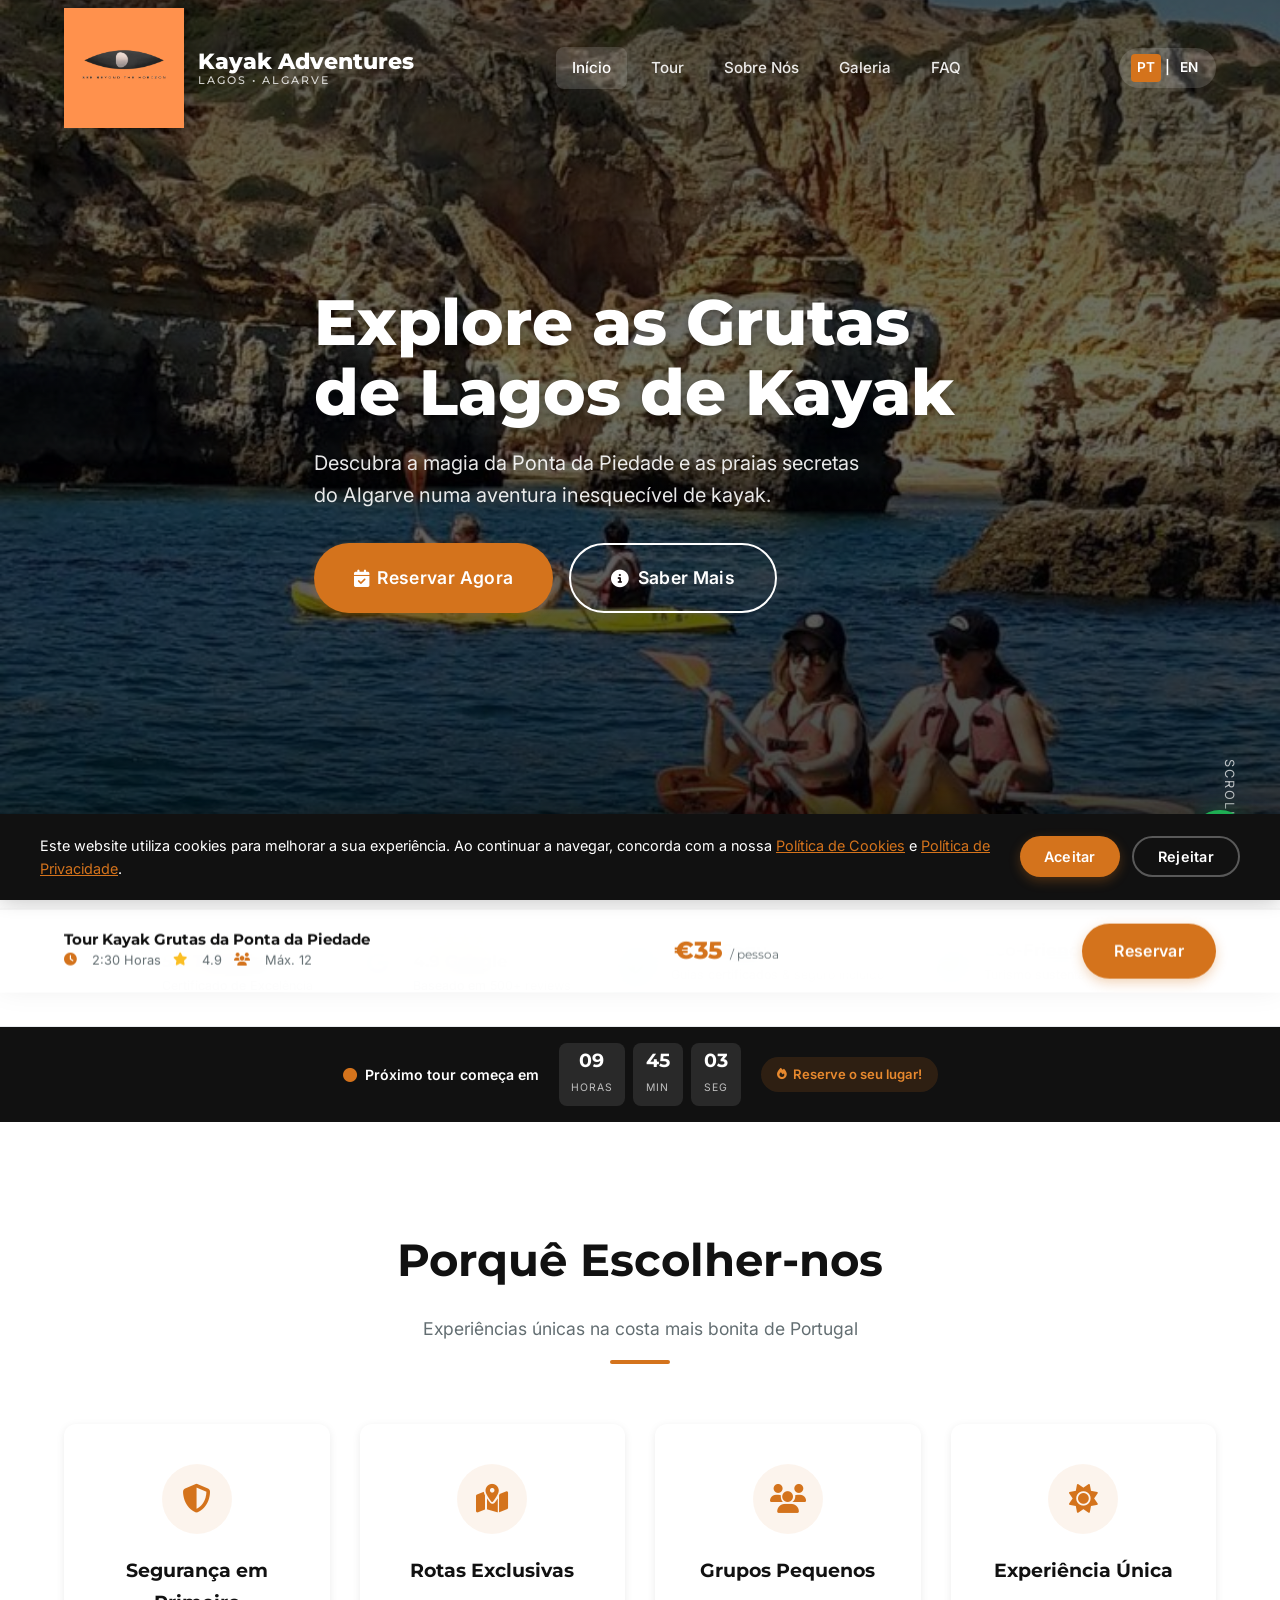
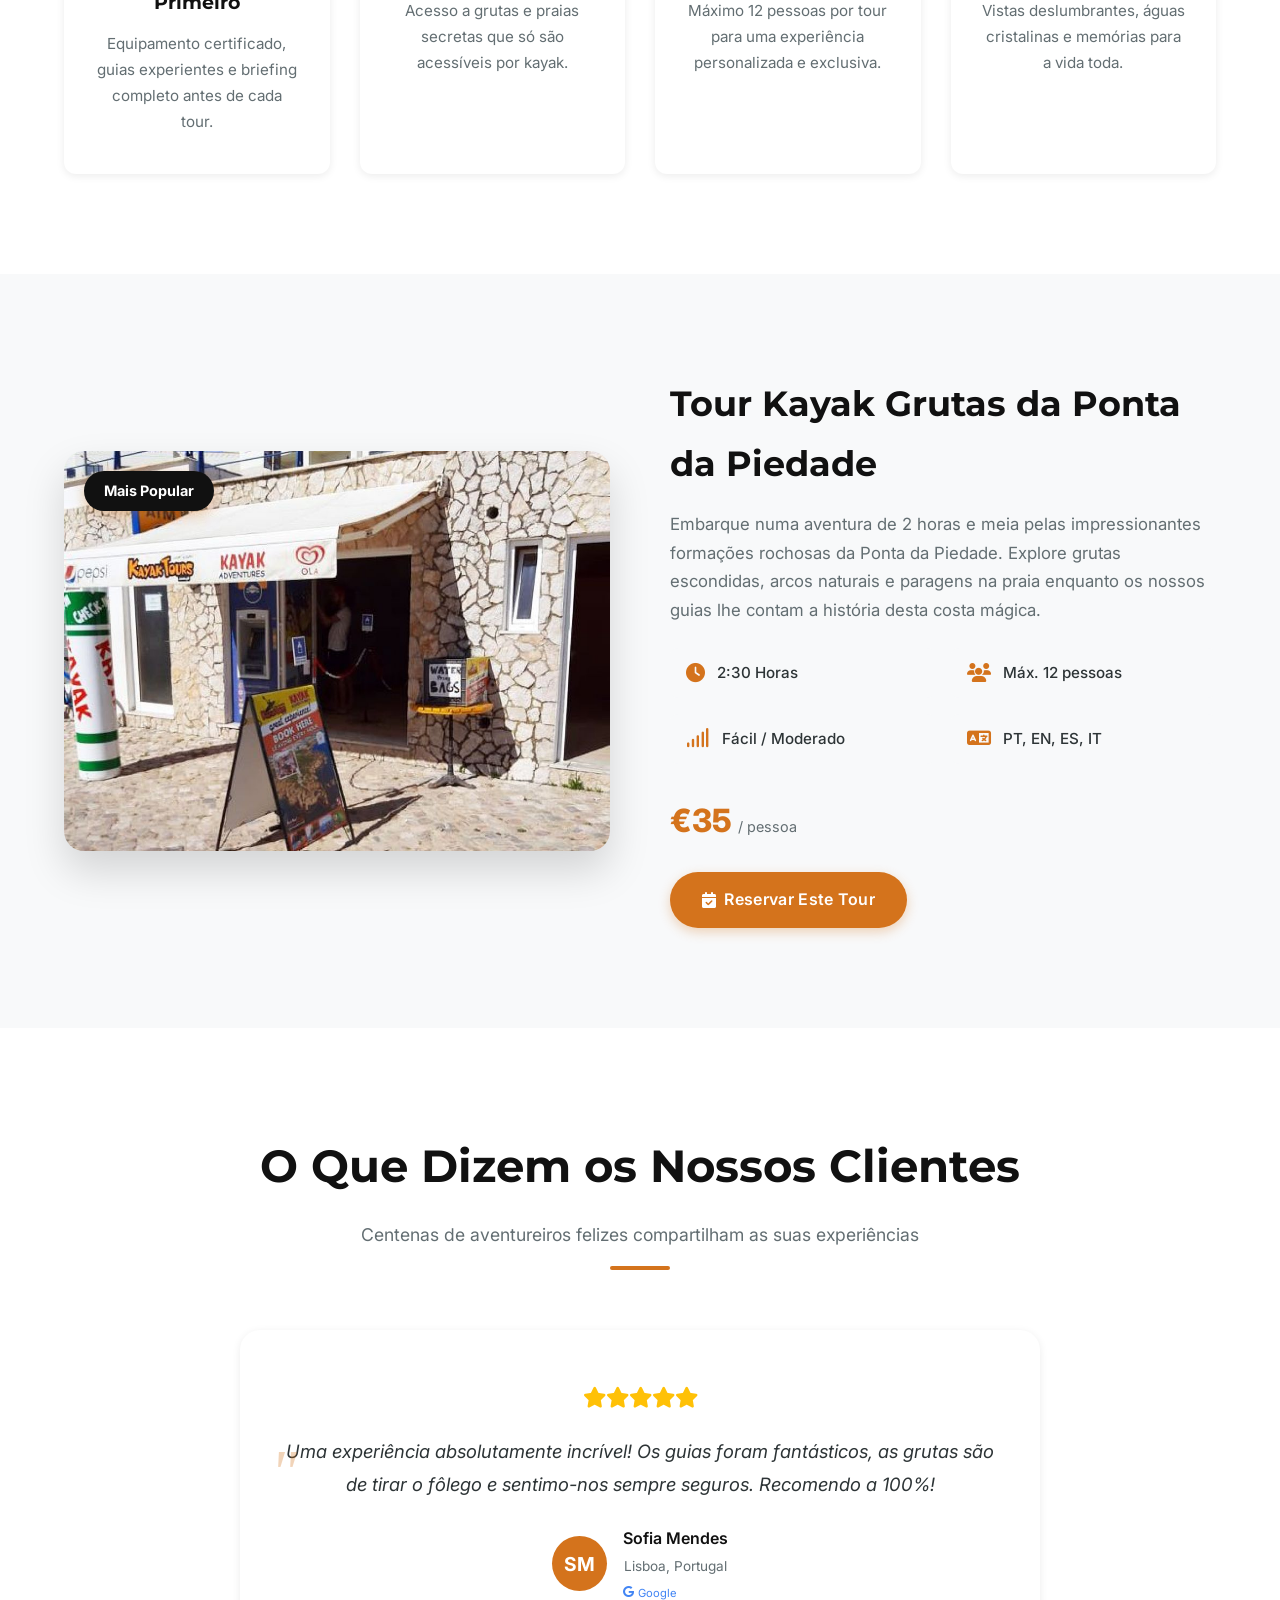
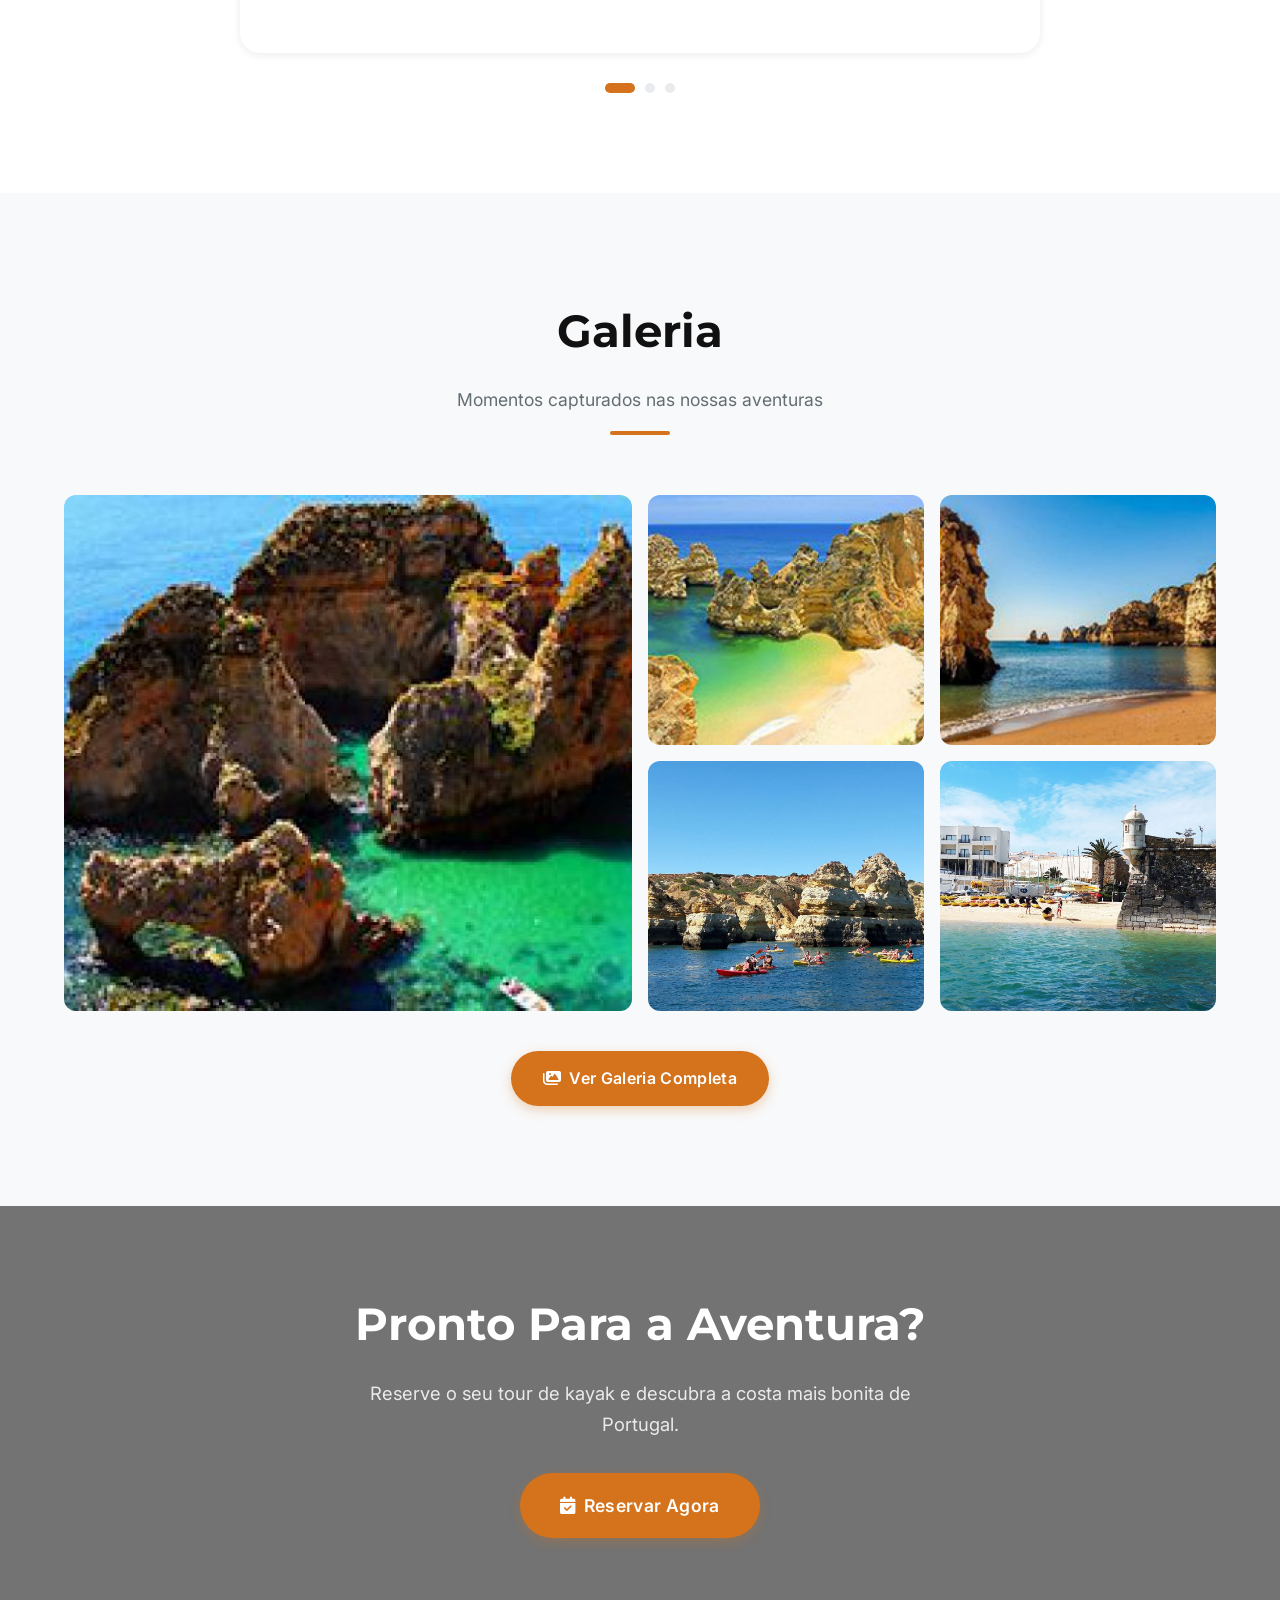
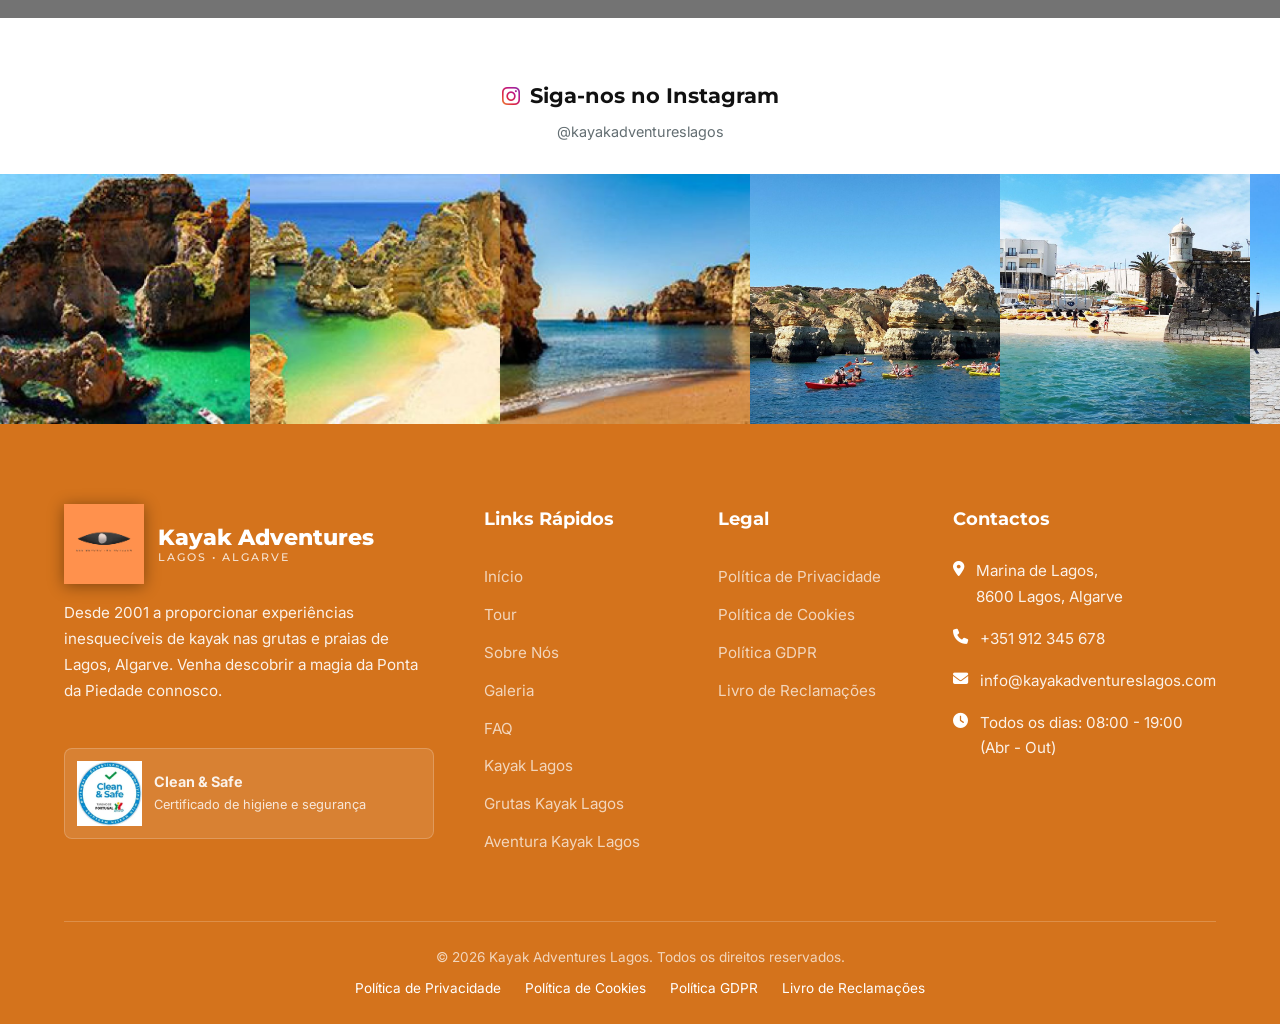
==== index.html @ db2577d7 "Align booking CTAs with FareHarbor" ====
<!DOCTYPE html>
<html lang="pt" data-lang="pt">
<head>
  <meta charset="UTF-8">
  <meta name="viewport" content="width=device-width, initial-scale=1.0">
  <meta name="description" content="Kayak Adventures Lagos - Tours de kayak nas grutas da Ponta da Piedade, Lagos, Algarve. Explore grutas escondidas, praias secretas e arcos naturais. Guias certificados, fotos incluídas. Reserve agora!">
  <meta name="keywords" content="kayak Lagos, kayak Algarve, grutas Lagos, tour kayak Lagos, Ponta da Piedade kayak, aventura Lagos, kayak tour Portugal, grutas Ponta da Piedade, passeio de kayak Lagos, kayak caves Lagos, kayak tour Algarve, Lagos boat tour, canoagem Lagos">
  <meta name="author" content="Kayak Adventures Lagos">
  <meta name="robots" content="index, follow, max-image-preview:large, max-snippet:-1">
  <meta name="geo.region" content="PT-08">
  <meta name="geo.placename" content="Lagos, Algarve">
  <meta name="geo.position" content="37.1028;-8.6731">
  <meta name="ICBM" content="37.1028, -8.6731">

  <!-- Open Graph -->
  <meta property="og:title" content="Kayak Adventures Lagos - Tours de Kayak nas Grutas da Ponta da Piedade">
  <meta property="og:description" content="Explore grutas escondidas, praias secretas e arcos naturais de kayak em Lagos, Algarve. Guias certificados, fotos incluídas. Reserve agora!">
  <meta property="og:image" content="https://kayakadventureslagos.com/images/gallery/main.jpg">
  <meta property="og:url" content="https://kayakadventureslagos.com">
  <meta property="og:type" content="website">
  <meta property="og:locale" content="pt_PT">
  <meta property="og:locale:alternate" content="en_GB">
  <meta property="og:site_name" content="Kayak Adventures Lagos">

  <!-- Twitter Card -->
  <meta name="twitter:card" content="summary_large_image">
  <meta name="twitter:title" content="Kayak Adventures Lagos - Tours nas Grutas da Ponta da Piedade">
  <meta name="twitter:description" content="Tours de kayak pelas grutas da Ponta da Piedade, Lagos. Guias certificados, fotos incluídas.">
  <meta name="twitter:image" content="https://kayakadventureslagos.com/images/gallery/main.jpg">

  <!-- Canonical & Hreflang -->
  <link rel="canonical" href="https://kayakadventureslagos.com/">
  <link rel="alternate" hreflang="pt" href="https://kayakadventureslagos.com/">
  <link rel="alternate" hreflang="en" href="https://kayakadventureslagos.com/">
  <link rel="alternate" hreflang="x-default" href="https://kayakadventureslagos.com/">

  <!-- Structured Data: LocalBusiness + TouristAttraction -->
  <script type="application/ld+json">
  {
    "@context": "https://schema.org",
    "@type": ["LocalBusiness", "TouristAttraction", "SportsActivityLocation"],
    "@id": "https://kayakadventureslagos.com/#business",
    "name": "Kayak Adventures Lagos",
    "alternateName": "Kayak Adventures",
    "description": "Tours de kayak guiados pelas famosas grutas da Ponta da Piedade em Lagos, Algarve. Explore grutas escondidas, arcos naturais e praias secretas.",
    "url": "https://kayakadventureslagos.com",
    "telephone": "+351912345678",
    "email": "info@kayakadventureslagos.com",
    "image": "https://kayakadventureslagos.com/images/gallery/main.jpg",
    "logo": "https://kayakadventureslagos.com/images/logo.png",
    "address": {
      "@type": "PostalAddress",
      "streetAddress": "Marina de Lagos",
      "addressLocality": "Lagos",
      "addressRegion": "Faro",
      "postalCode": "8600",
      "addressCountry": "PT"
    },
    "geo": {
      "@type": "GeoCoordinates",
      "latitude": 37.1028,
      "longitude": -8.6731
    },
    "areaServed": {
      "@type": "GeoCircle",
      "geoMidpoint": {
        "@type": "GeoCoordinates",
        "latitude": 37.1028,
        "longitude": -8.6731
      },
      "geoRadius": "30000"
    },
    "openingHoursSpecification": {
      "@type": "OpeningHoursSpecification",
      "dayOfWeek": ["Monday","Tuesday","Wednesday","Thursday","Friday","Saturday","Sunday"],
      "opens": "08:00",
      "closes": "19:00",
      "validFrom": "2026-04-01",
      "validThrough": "2026-10-31"
    },
    "priceRange": "€€",
    "currenciesAccepted": "EUR",
    "paymentAccepted": "Cash, Credit Card",
    "aggregateRating": {
      "@type": "AggregateRating",
      "ratingValue": "4.9",
      "bestRating": "5",
      "worstRating": "1",
      "reviewCount": "580",
      "ratingCount": "580"
    },
    "sameAs": [
      "https://www.facebook.com/kayakadventureslagos/",
      "https://www.instagram.com/kayakadventureslagos/",
      "https://www.youtube.com/kayakadventureslagos",
      "https://www.tripadvisor.com/Attraction_Review-g189117-d4223914-Reviews-Kayak_Adventures-Lagos_Faro_District_Algarve.html"
    ],
    "hasOfferCatalog": {
      "@type": "OfferCatalog",
      "name": "Tours de Kayak",
      "itemListElement": [
        {
          "@type": "Offer",
          "itemOffered": {
            "@type": "TouristTrip",
            "name": "Tour Kayak Grutas da Ponta da Piedade",
            "description": "Aventura de kayak de 2h30 pelas grutas e arcos naturais da Ponta da Piedade, Lagos",
            "touristType": ["Adventure", "Nature", "Water Sports"],
            "url": "https://kayakadventureslagos.com/tour.html"
          }
        }
      ]
    }
  }
  </script>

  <!-- Structured Data: Product/Tour for rich results -->
  <script type="application/ld+json">
  {
    "@context": "https://schema.org",
    "@type": "Product",
    "name": "Tour Kayak Grutas da Ponta da Piedade - Lagos",
    "description": "Aventura de kayak de 2h30 pelas impressionantes grutas e formações rochosas da Ponta da Piedade. Inclui guia certificado, equipamento, fotos e seguro.",
    "image": "https://kayakadventureslagos.com/images/gallery/main.jpg",
    "brand": {
      "@type": "Brand",
      "name": "Kayak Adventures Lagos"
    },
    "offers": {
      "@type": "Offer",
      "url": "https://kayakadventureslagos.com/tour.html",
      "priceCurrency": "EUR",
      "price": "35",
      "availability": "https://schema.org/InStock",
      "validFrom": "2026-04-01"
    },
    "aggregateRating": {
      "@type": "AggregateRating",
      "ratingValue": "4.9",
      "bestRating": "5",
      "reviewCount": "580"
    }
  }
  </script>

  <!-- Structured Data: WebSite for Sitelinks Search -->
  <script type="application/ld+json">
  {
    "@context": "https://schema.org",
    "@type": "WebSite",
    "name": "Kayak Adventures Lagos",
    "url": "https://kayakadventureslagos.com",
    "inLanguage": ["pt-PT", "en"]
  }
  </script>

  <!-- Structured Data: BreadcrumbList -->
  <script type="application/ld+json">
  {
    "@context": "https://schema.org",
    "@type": "BreadcrumbList",
    "itemListElement": [
      {
        "@type": "ListItem",
        "position": 1,
        "name": "Home",
        "item": "https://kayakadventureslagos.com/"
      }
    ]
  }
  </script>

  <title>Kayak Adventures Lagos | Tour de Kayak nas Grutas da Ponta da Piedade - Lagos, Algarve</title>

  <!-- Favicon -->
  <link rel="icon" type="image/png" href="images/logo.png">

  <!-- Google Fonts -->
  <link rel="preconnect" href="https://fonts.googleapis.com">
  <link rel="preconnect" href="https://fonts.gstatic.com" crossorigin>
  <link href="https://fonts.googleapis.com/css2?family=Inter:wght@400;500;600;700&family=Montserrat:wght@600;700;800&display=swap" rel="stylesheet">

  <!-- Font Awesome -->
  <link rel="stylesheet" href="https://cdnjs.cloudflare.com/ajax/libs/font-awesome/6.5.1/css/all.min.css">

  <!-- Stylesheet -->
  <link rel="stylesheet" href="css/style.css?v=20260422185923">
</head>
<body>

  <!-- Preloader -->
  <div class="preloader" id="preloader">
    <img src="images/logo.png" alt="Kayak Adventures" class="preloader-logo">
    <div class="preloader-spinner"></div>
  </div>

  <!-- Header -->
  <header class="header" id="header">
    <div class="container">
      <a href="/" class="logo">
        <img src="images/logo.png" alt="Kayak Adventures Lagos">
        <div class="logo-text">Kayak Adventures<span>Lagos &bull; Algarve</span></div>
      </a>

      <nav class="nav" id="mainNav">
        <a href="/" class="active" data-i18n="nav_home">Início</a>
        <a href="tour.html" data-i18n="nav_tour">Tour</a>
        <a href="about.html" data-i18n="nav_about">Sobre Nós</a>
        <a href="gallery.html" data-i18n="nav_gallery">Galeria</a>
        <a href="faq.html" data-i18n="nav_faq">FAQ</a>
      </nav>

      <div class="nav-actions">
        <div class="lang-switcher" id="langSwitcher">
          <span class="lang-option active" data-lang="pt">PT</span>
          <span>|</span>
          <span class="lang-option" data-lang="en">EN</span>
        </div>
        <a href="tour.html#booking" class="btn btn-secondary btn-sm nav-cta" data-i18n="nav_book">Reservar</a>
        <div class="mobile-toggle" id="mobileToggle">
          <span></span>
          <span></span>
          <span></span>
        </div>
      </div>
    </div>
  </header>

  <!-- Hero Slider -->
  <section class="hero" id="hero">
    <div class="hero-slide active">
      <img src="images/gallery/main.jpg" alt="Kayak na costa de Lagos" class="hero-slide-bg">
      <div class="hero-overlay"></div>
    </div>
    <div class="hero-slide">
      <img src="images/gallery/ponta-da-piedade.jpg" alt="Grutas da Ponta da Piedade" class="hero-slide-bg">
      <div class="hero-overlay"></div>
    </div>
    <div class="hero-slide">
      <img src="images/gallery/top2.jpg" alt="Aventura de kayak ao pôr do sol" class="hero-slide-bg">
      <div class="hero-overlay"></div>
    </div>

    <div class="container hero-content">
      <h1 data-i18n="hero_title">Explore as Grutas<br>de Lagos de Kayak</h1>
      <p data-i18n="hero_subtitle">Descubra a magia da Ponta da Piedade e as praias secretas do Algarve numa aventura inesquecível de kayak.</p>
      <div class="hero-buttons">
        <a href="tour.html#booking" class="btn btn-secondary btn-lg" data-i18n="hero_cta">
          <i class="fas fa-calendar-check"></i> Reservar Agora
        </a>
        <a href="tour.html" class="btn btn-outline btn-lg" data-i18n="hero_cta2">
          <i class="fas fa-info-circle"></i> Saber Mais
        </a>
      </div>
    </div>

    <div class="hero-indicators">
      <button class="active" data-slide="0"></button>
      <button data-slide="1"></button>
      <button data-slide="2"></button>
    </div>

    <div class="hero-scroll" data-i18n="hero_scroll">Scroll</div>
  </section>

  <!-- Trust / Social Proof Bar -->
  <div class="trust-bar" id="trustBar">
    <div class="container">
      <div class="trust-grid">
        <div class="trust-item">
          <div class="trust-item-icon tripadvisor"><svg xmlns="http://www.w3.org/2000/svg" viewBox="0 0 24 24" width="24" height="24" fill="currentColor"><circle cx="6.5" cy="13.5" r="3" stroke="currentColor" stroke-width="1.5" fill="none"/><circle cx="17.5" cy="13.5" r="3" stroke="currentColor" stroke-width="1.5" fill="none"/><circle cx="6.5" cy="13.5" r="1" fill="currentColor"/><circle cx="17.5" cy="13.5" r="1" fill="currentColor"/><path d="M3 13.5C3 10 5.5 7.5 8.5 7h7c3 .5 5.5 3 5.5 6.5" stroke="currentColor" stroke-width="1.5" fill="none"/><path d="M12 7V4" stroke="currentColor" stroke-width="1.5"/><path d="M9 7L6 5M15 7l3-2" stroke="currentColor" stroke-width="1.2"/></svg></div>
          <div class="trust-item-info">
            <div class="trust-stars">★★★★★</div>
            <strong>5.0 TripAdvisor</strong>
            <span data-i18n="trust_ta_sub">Certificado de Excelência</span>
          </div>
        </div>
        <div class="trust-item">
          <div class="trust-item-icon google"><i class="fab fa-google"></i></div>
          <div class="trust-item-info">
            <div class="trust-stars">★★★★★</div>
            <strong>4.9 Google</strong>
            <span>Baseado em 500+ reviews</span>
          </div>
        </div>
        <div class="trust-item">
          <div class="trust-item-icon safety"><i class="fas fa-shield-alt"></i></div>
          <div class="trust-item-info">
            <strong>100% Seguro</strong>
            <span>Guias certificados & seguro incluído</span>
          </div>
        </div>
        <div class="trust-item">
          <div class="trust-item-icon eco"><i class="fas fa-leaf"></i></div>
          <div class="trust-item-info">
            <strong>Eco-Friendly</strong>
            <span>Turismo sustentável responsável</span>
          </div>
        </div>
      </div>
    </div>
  </div>

  <!-- Next Tour Countdown -->
  <div class="countdown-bar" id="countdownBar">
    <div class="container">
      <div class="countdown-inner">
        <span class="countdown-label"><i class="fas fa-circle"></i> <span data-i18n="countdown_label">Próximo tour começa em</span></span>
        <div class="countdown-timer" id="countdownTimer">
          <div class="countdown-unit"><strong id="cdHours">00</strong><span data-i18n="countdown_hours">Horas</span></div>
          <div class="countdown-unit"><strong id="cdMins">00</strong><span data-i18n="countdown_min">Min</span></div>
          <div class="countdown-unit"><strong id="cdSecs">00</strong><span data-i18n="countdown_sec">Seg</span></div>
        </div>
        <div class="countdown-spots"><i class="fas fa-fire"></i> <span id="spotsLeft" data-i18n="countdown_cta">Reserve o seu lugar!</span></div>
      </div>
    </div>
  </div>

  <!-- Features -->
  <section class="section" id="features">
    <div class="container">
      <div class="section-header fade-in">
        <h2 data-i18n="features_title">Porquê Escolher-nos</h2>
        <p data-i18n="features_subtitle">Experiências únicas na costa mais bonita de Portugal</p>
        <div class="accent-line"></div>
      </div>

      <div class="features-grid">
        <div class="feature-card fade-in">
          <div class="feature-icon">
            <i class="fas fa-shield-alt"></i>
          </div>
          <h3 data-i18n="feature1_title">Segurança em Primeiro</h3>
          <p data-i18n="feature1_text">Equipamento certificado, guias experientes e briefing completo antes de cada tour.</p>
        </div>

        <div class="feature-card fade-in">
          <div class="feature-icon">
            <i class="fas fa-map-marked-alt"></i>
          </div>
          <h3 data-i18n="feature2_title">Rotas Exclusivas</h3>
          <p data-i18n="feature2_text">Acesso a grutas e praias secretas que só são acessíveis por kayak.</p>
        </div>

        <div class="feature-card fade-in">
          <div class="feature-icon">
            <i class="fas fa-users"></i>
          </div>
          <h3 data-i18n="feature3_title">Grupos Pequenos</h3>
          <p data-i18n="feature3_text">Máximo 12 pessoas por tour para uma experiência personalizada e exclusiva.</p>
        </div>

        <div class="feature-card fade-in">
          <div class="feature-icon">
            <i class="fas fa-sun"></i>
          </div>
          <h3 data-i18n="feature4_title">Experiência Única</h3>
          <p data-i18n="feature4_text">Vistas deslumbrantes, águas cristalinas e memórias para a vida toda.</p>
        </div>
      </div>
    </div>
  </section>

  <!-- Tour Preview -->
  <section class="section section-alt" id="tour-preview">
    <div class="container">
      <div class="tour-preview">
        <div class="tour-image slide-left">
          <img src="images/gallery/about-us-1.jpg" alt="Tour de kayak nas grutas">
          <div class="tour-badge" data-i18n="tour_badge">Mais Popular</div>
        </div>

        <div class="tour-info slide-right">
          <h2 data-i18n="tour_preview_title">Tour Kayak Grutas da Ponta da Piedade</h2>
          <p data-i18n="tour_preview_text">Embarque numa aventura de 2 horas e meia pelas impressionantes formações rochosas da Ponta da Piedade. Explore grutas escondidas, arcos naturais e praias secretas enquanto os nossos guias lhe contam a história desta costa mágica.</p>

          <div class="tour-details">
            <div class="tour-detail">
              <i class="fas fa-clock"></i>
              <span data-i18n="tour_duration">2:30 Horas</span>
            </div>
            <div class="tour-detail">
              <i class="fas fa-users"></i>
              <span data-i18n="tour_group">Máx. 12 pessoas</span>
            </div>
            <div class="tour-detail">
              <i class="fas fa-signal"></i>
              <span data-i18n="tour_difficulty">Fácil / Moderado</span>
            </div>
            <div class="tour-detail">
              <i class="fas fa-language"></i>
              <span data-i18n="tour_languages">PT, EN, ES, IT</span>
            </div>
          </div>

          <div class="tour-price">
            €35 <small data-i18n="tour_price_per">/ pessoa</small>
          </div>

          <a href="tour.html#booking" class="btn btn-secondary" data-i18n="tour_book_btn">
            <i class="fas fa-calendar-check"></i> Reservar Este Tour
          </a>
        </div>
      </div>
    </div>
  </section>

  <!-- Testimonials -->
  <section class="section" id="testimonials">
    <div class="container">
      <div class="section-header fade-in">
        <h2 data-i18n="testimonials_title">O Que Dizem os Nossos Clientes</h2>
        <p data-i18n="testimonials_subtitle">Centenas de aventureiros felizes compartilham as suas experiências</p>
        <div class="accent-line"></div>
      </div>

      <div class="testimonials-slider">
        <div class="testimonial-card active">
          <div class="testimonial-stars">
            <i class="fas fa-star"></i>
            <i class="fas fa-star"></i>
            <i class="fas fa-star"></i>
            <i class="fas fa-star"></i>
            <i class="fas fa-star"></i>
          </div>
          <p class="testimonial-text" data-i18n="testimonial1_text">Uma experiência absolutamente incrível! Os guias foram fantásticos, as grutas são de tirar o fôlego e sentimo-nos sempre seguros. Recomendo a 100%!</p>
          <div class="testimonial-author">
            <div class="testimonial-avatar">SM</div>
            <div class="testimonial-author-info">
              <h4>Sofia Mendes</h4>
              <span>Lisboa, Portugal</span>
            </div>
          </div>
        </div>

        <div class="testimonial-card">
          <div class="testimonial-stars">
            <i class="fas fa-star"></i>
            <i class="fas fa-star"></i>
            <i class="fas fa-star"></i>
            <i class="fas fa-star"></i>
            <i class="fas fa-star"></i>
          </div>
          <p class="testimonial-text" data-i18n="testimonial2_text">Best experience in the Algarve! The caves are stunning and the guides made it really fun and informative. Worth every penny. A must-do!</p>
          <div class="testimonial-author">
            <div class="testimonial-avatar">JW</div>
            <div class="testimonial-author-info">
              <h4>James Wilson</h4>
              <span>London, UK</span>
            </div>
          </div>
        </div>

        <div class="testimonial-card">
          <div class="testimonial-stars">
            <i class="fas fa-star"></i>
            <i class="fas fa-star"></i>
            <i class="fas fa-star"></i>
            <i class="fas fa-star"></i>
            <i class="fas fa-star"></i>
          </div>
          <p class="testimonial-text" data-i18n="testimonial3_text">Fizemos o tour ao pôr do sol e foi mágico! As cores nas rochas, a água cristalina... um dos melhores momentos das nossas férias no Algarve.</p>
          <div class="testimonial-author">
            <div class="testimonial-avatar">AR</div>
            <div class="testimonial-author-info">
              <h4>Ana Rodrigues</h4>
              <span>Porto, Portugal</span>
            </div>
          </div>
        </div>
      </div>

      <div class="testimonials-nav">
        <button class="active" data-testimonial="0"></button>
        <button data-testimonial="1"></button>
        <button data-testimonial="2"></button>
      </div>
    </div>
  </section>

  <!-- Gallery Preview -->
  <section class="section section-alt" id="gallery-preview">
    <div class="container">
      <div class="section-header fade-in">
        <h2 data-i18n="gallery_title">Galeria</h2>
        <p data-i18n="gallery_subtitle">Momentos capturados nas nossas aventuras</p>
        <div class="accent-line"></div>
      </div>

      <div class="gallery-grid fade-in" id="homeGalleryGrid">
        <div class="gallery-item">
          <img src="images/gallery/ponta-da-piedade.jpg" alt="Grutas da Ponta da Piedade" loading="lazy">
          <div class="gallery-item-overlay"><span data-i18n="gallery_img1">Grutas da Ponta da Piedade</span></div>
        </div>
        <div class="gallery-item">
          <img src="images/gallery/camilo.jpg" alt="Praia do Camilo" loading="lazy">
          <div class="gallery-item-overlay"><span data-i18n="gallery_img2">Praia do Camilo</span></div>
        </div>
        <div class="gallery-item">
          <img src="images/gallery/dona-ana.jpg" alt="Praia Dona Ana" loading="lazy">
          <div class="gallery-item-overlay"><span data-i18n="gallery_img3">Praia Dona Ana</span></div>
        </div>
        <div class="gallery-item">
          <img src="images/gallery/20190924134811.jpg" alt="Interior das Grutas" loading="lazy">
          <div class="gallery-item-overlay"><span data-i18n="gallery_img4">Interior das Grutas</span></div>
        </div>
        <div class="gallery-item">
          <img src="images/gallery/20190301123541.jpg" alt="Aventura de Kayak" loading="lazy">
          <div class="gallery-item-overlay"><span data-i18n="gallery_img5">Aventura</span></div>
        </div>
      </div>

      <div class="home-gallery-videos" id="homeGalleryVideos" hidden>
        <div class="home-gallery-videos-header">
          <h3 data-i18n="home_gallery_videos_title">Vídeos em destaque</h3>
          <p data-i18n="home_gallery_videos_subtitle">Dois momentos curtos reais dos nossos tours no mar.</p>
        </div>
        <div class="home-gallery-video-grid" id="homeGalleryVideoGrid"></div>
      </div>

      <div style="text-align: center; margin-top: 40px;">
        <a href="gallery.html" class="btn btn-primary" data-i18n="gallery_view_all">
          <i class="fas fa-images"></i> Ver Galeria Completa
        </a>
      </div>
    </div>
  </section>

  <!-- CTA Section -->
  <section class="cta-section parallax-cta" style="background-image: url('images/gallery/top2.jpg');">
    <div class="container">
      <h2 data-i18n="cta_title">Pronto Para a Aventura?</h2>
      <p data-i18n="cta_text">Reserve o seu tour de kayak e descubra a costa mais bonita de Portugal.</p>
      <a href="tour.html#booking" class="btn btn-secondary btn-lg" data-i18n="cta_button">
        <i class="fas fa-calendar-check"></i> Reservar Agora
      </a>
    </div>
  </section>

  <!-- Video Section -->
  <section class="video-section" id="videoSection">
    <div class="container">
      <div class="section-header fade-in">
        <span class="highlight-badge" data-i18n="video_badge"><i class="fas fa-play-circle"></i> Assista ao vídeo</span>
        <h2 data-i18n="video_title">Veja a Experiência</h2>
        <p data-i18n="video_subtitle">2 minutos que vão fazer-lhe querer estar connosco amanhã</p>
        <div class="accent-line"></div>
      </div>
      <div class="video-wrapper fade-in">
        <div class="video-placeholder" id="videoPlaceholder">
          <div class="video-play-btn"><i class="fas fa-play" style="margin-left:4px;"></i></div>
        </div>
      </div>
    </div>
  </section>

  <!-- Instagram Strip -->
  <div class="insta-section" id="instaSection">
    <div class="insta-header">
      <h3><i class="fab fa-instagram"></i> <span data-i18n="insta_title">Siga-nos no Instagram</span></h3>
      <p data-i18n="insta_handle">@kayakadventureslagos</p>
    </div>
    <div class="insta-strip" id="instaStrip">
      <!-- Doubled for infinite scroll effect -->
    </div>
  </div>

  <!-- Footer -->
  <footer class="footer" id="footer">
    <div class="container">
      <div class="footer-grid">
        <div class="footer-about">
          <div class="footer-logo">
            <img src="images/logo.png" alt="Kayak Adventures Lagos">
            <div class="logo-text">Kayak Adventures<span>Lagos &bull; Algarve</span></div>
          </div>
          <p data-i18n="footer_about">Desde 2001 a proporcionar experiências inesquecíveis de kayak nas grutas e praias de Lagos, Algarve. Venha descobrir a magia da Ponta da Piedade connosco.</p>
          <div class="footer-social">
            <a href="https://facebook.com/kayakadventureslagos" target="_blank" rel="noopener" aria-label="Facebook"><i class="fab fa-facebook-f"></i></a>
            <a href="https://instagram.com/kayakadventureslagos" target="_blank" rel="noopener" aria-label="Instagram"><i class="fab fa-instagram"></i></a>
            <a href="https://tripadvisor.com" target="_blank" rel="noopener" aria-label="TripAdvisor"><i class="fab fa-tripadvisor"></i></a>
            <a href="https://youtube.com" target="_blank" rel="noopener" aria-label="YouTube"><i class="fab fa-youtube"></i></a>
          </div>
          <div style="margin-top: 20px; background: rgba(255,255,255,0.1); padding: 12px; border-radius: 8px; border: 1px solid rgba(255,255,255,0.2);">
            <div style="display: flex; align-items: center; gap: 12px;">
              <img src="images/clean-and-safe.png" alt="Clean & Safe Portugal" style="height: 65px; width: auto;">
              <div style="font-size: 0.9rem;">
                <strong>Clean & Safe</strong>
                <div style="font-size: 0.8rem; opacity: 0.9;">Certificado de higiene e segurança</div>
              </div>
            </div>
          </div>
        </div>

        <div>
          <h4 data-i18n="footer_links_title">Links Rápidos</h4>
          <div class="footer-links">
            <a href="/" data-i18n="nav_home">Início</a>
            <a href="tour.html" data-i18n="nav_tour">Tour</a>
            <a href="about.html" data-i18n="nav_about">Sobre Nós</a>
            <a href="gallery.html" data-i18n="nav_gallery">Galeria</a>
            <a href="faq.html" data-i18n="nav_faq">FAQ</a>
            <a href="kayak-lagos.html" data-i18n="seo_link_kayak_lagos">Kayak Lagos</a>
            <a href="grutas-kayak-lagos.html" data-i18n="seo_link_grutas_kayak_lagos">Grutas Kayak Lagos</a>
            <a href="aventura-kayak-lagos.html" data-i18n="seo_link_aventura_kayak_lagos">Aventura Kayak Lagos</a>
          </div>
        </div>

        <div>
          <h4 data-i18n="footer_legal_title">Legal</h4>
          <div class="footer-links">
            <a href="privacy.html" data-i18n="footer_privacy">Política de Privacidade</a>
            <a href="cookies.html" data-i18n="footer_cookies">Política de Cookies</a>
            <a href="gdpr.html" data-i18n="footer_gdpr">Política GDPR</a>
            <a href="https://www.livroreclamacoes.pt/" target="_blank" rel="noopener" data-i18n="footer_complaints">Livro de Reclamações</a>
          </div>
        </div>
        <div>
          <h4 data-i18n="footer_contact_title">Contactos</h4>
          <div class="footer-contact-item">
            <i class="fas fa-map-marker-alt"></i>
            <span>Marina de Lagos,<br>8600 Lagos, Algarve</span>
          </div>
          <div class="footer-contact-item">
            <i class="fas fa-phone"></i>
            <span><a href="tel:+351912345678">+351 912 345 678</a></span>
          </div>
          <div class="footer-contact-item">
            <i class="fas fa-envelope"></i>
            <span><a href="mailto:info@kayakadventureslagos.com">info@kayakadventureslagos.com</a></span>
          </div>
          <div class="footer-contact-item">
            <i class="fas fa-clock"></i>
            <span data-i18n="footer_hours">Todos os dias: 08:00 - 19:00<br>(Abr - Out)</span>
          </div>
        </div>
      </div>

      <div class="footer-bottom">
        <p>&copy; <span class="current-year">2026</span> Kayak Adventures Lagos. <span data-i18n="footer_rights">Todos os direitos reservados.</span></p>
        <div class="footer-bottom-links">
          <a href="privacy.html" data-i18n="footer_privacy">Política de Privacidade</a>
          <a href="cookies.html" data-i18n="footer_cookies">Cookies</a>
          <a href="gdpr.html" data-i18n="footer_gdpr">GDPR</a>
          <a href="https://www.livroreclamacoes.pt/" target="_blank" rel="noopener" data-i18n="footer_complaints">Livro de Reclamações</a>
        </div>
      </div>
    </div>
  </footer>

  <!-- Cookie Banner -->
  <div class="cookie-banner" id="cookieBanner">
    <div class="cookie-banner-inner">
      <p data-i18n="cookie_text">Este website utiliza cookies para melhorar a sua experiência. Ao continuar a navegar, concorda com a nossa <a href="cookies.html">Política de Cookies</a> e <a href="privacy.html">Política de Privacidade</a>.</p>
      <div class="cookie-banner-btns">
        <button class="btn btn-sm btn-primary" id="cookieAccept" data-i18n="cookie_accept">Aceitar</button>
        <button class="btn btn-sm btn-outline" id="cookieReject" style="border-color: rgba(255,255,255,0.3);" data-i18n="cookie_reject">Rejeitar</button>
      </div>
    </div>
  </div>

  <!-- WhatsApp Float -->
  <a href="https://wa.me/351912345678?text=Olá! Gostaria de saber mais sobre os tours de kayak." class="whatsapp-float" target="_blank" rel="noopener" aria-label="WhatsApp">
    <i class="fab fa-whatsapp"></i>
  </a>

  <!-- Back to Top -->
  <button class="back-to-top" id="backToTop" aria-label="Voltar ao topo">
    <i class="fas fa-chevron-up"></i>
  </button>

  <!-- Sticky Booking CTA Bar -->
  <div class="sticky-cta" id="stickyCta">
    <div class="sticky-cta-inner">
      <div class="sticky-cta-left">
        <div>
          <div class="tour-name" data-i18n="sticky_tour_name">Tour Kayak Grutas da Ponta da Piedade</div>
          <div class="tour-meta">
            <span><i class="fas fa-clock"></i> 2h30</span>
            <span><i class="fas fa-star" style="color:#FBBF24"></i> 4.9</span>
            <span><i class="fas fa-users"></i> Máx. 12</span>
          </div>
        </div>
      </div>
      <div class="sticky-cta-price">€35 <small data-i18n="tour_price_per">/ pessoa</small></div>
      <a href="tour.html#booking" class="btn btn-secondary" data-i18n="nav_book"><i class="fas fa-calendar-check"></i> Reservar</a>
    </div>
  </div>

  <!-- Social Proof Notification -->
  <div class="proof-notification" id="proofNotification" style="display:none;">
    <div class="proof-notification-avatar" id="proofAvatar">MS</div>
    <div class="proof-notification-text">
      <strong id="proofText">Maria de Lisboa reservou um tour</strong>
      <span><i class="fas fa-circle"></i> <span id="proofTime">há 3 minutos</span></span>
    </div>
    <button class="proof-notification-close" id="proofClose"><i class="fas fa-times"></i></button>
  </div>

  <!-- Scripts -->
  <script src="js/site-data.js?v=20260501090000"></script>
  <script src="js/translations.js?v=20260422185923"></script>
  <script src="js/main.js?v=20260501090000"></script>
</body>
</html>
---- css/style.css ----
:root {
  --primary: #D4731C;
  --primary-dark: #B8600F;
  --primary-light: #E8892E;
  --secondary: #111111;
  --secondary-dark: #0A0A0A;
  --accent: #D4731C;
  --dark: #111111;
  --dark-light: #222222;
  --text: #2D3436;
  --text-light: #636E72;
  --bg: #FFFFFF;
  --bg-alt: #F8F9FA;
  --bg-dark: #111111;
  --border: #E9ECEF;
  --shadow: 0 2px 8px rgba(0, 0, 0, 0.08);
  --shadow-lg: 0 12px 24px rgba(0, 0, 0, 0.1);
  --shadow-xl: 0 20px 40px rgba(0, 0, 0, 0.15);
  --radius: 12px;
  --radius-sm: 8px;
  --radius-lg: 20px;
  --transition: all 0.3s cubic-bezier(0.4, 0, 0.2, 1);
  --font-main: 'Inter', -apple-system, BlinkMacSystemFont, 'Segoe UI', sans-serif;
  --font-heading: 'Montserrat', 'Inter', sans-serif;
  --max-width: 1200px;
  --header-height: 100px;
}

*,
*::before,
*::after {
  margin: 0;
  padding: 0;
  box-sizing: border-box;
}

html {
  scroll-behavior: smooth;
  font-size: 16px;
  -webkit-text-size-adjust: 100%;
}

body {
  font-family: var(--font-main);
  color: var(--text);
  background: var(--bg);
  line-height: 1.7;
  overflow-x: hidden;
  -webkit-font-smoothing: antialiased;
  -moz-osx-font-smoothing: grayscale;
}

img {
  max-width: 100%;
  height: auto;
  display: block;
}

a {
  text-decoration: none;
  color: inherit;
  transition: var(--transition);
}

ul, ol {
  list-style: none;
}

button {
  cursor: pointer;
  border: none;
  background: none;
  font-family: inherit;
}

.container {
  width: 100%;
  max-width: var(--max-width);
  margin: 0 auto;
  padding: 0 24px;
}

.section {
  padding: 100px 0;
}

.section-alt {
  background: var(--bg-alt);
}

.section-dark {
  background: var(--bg-dark);
  color: #fff;
}

.section-header {
  text-align: center;
  margin-bottom: 60px;
}

.section-header h2 {
  font-family: var(--font-heading);
  font-size: clamp(2rem, 4vw, 2.8rem);
  font-weight: 700;
  color: var(--dark);
  margin-bottom: 16px;
  position: relative;
}

.section-dark .section-header h2 {
  color: #fff;
}

.section-header p {
  font-size: 1.1rem;
  color: var(--text-light);
  max-width: 600px;
  margin: 0 auto;
}

.section-dark .section-header p {
  color: rgba(255,255,255,0.7);
}

.section-header .accent-line {
  width: 60px;
  height: 4px;
  background: var(--primary);
  border-radius: 2px;
  margin: 16px auto 0;
}

.btn {
  display: inline-flex;
  align-items: center;
  gap: 8px;
  padding: 14px 32px;
  border-radius: 50px;
  font-weight: 600;
  font-size: 1rem;
  transition: var(--transition);
  letter-spacing: 0.02em;
  white-space: nowrap;
}

.btn-primary {
  background: var(--primary);
  color: #fff;
  box-shadow: 0 4px 12px rgba(212, 115, 28, 0.3);
}

.btn-primary:hover {
  transform: translateY(-2px);
  background: var(--primary-dark);
  box-shadow: 0 6px 20px rgba(212, 115, 28, 0.4);
}

.btn-secondary {
  background: var(--primary);
  color: #fff;
  box-shadow: 0 4px 12px rgba(212, 115, 28, 0.3);
}

.btn-secondary:hover {
  transform: translateY(-2px);
  background: var(--primary-dark);
  box-shadow: 0 6px 20px rgba(212, 115, 28, 0.4);
}

.btn-outline {
  border: 2px solid #fff;
  color: #fff;
  background: transparent;
}

.btn-outline:hover {
  background: #fff;
  color: var(--primary);
}

.btn-sm {
  padding: 10px 24px;
  font-size: 0.9rem;
}

.btn-lg {
  padding: 18px 40px;
  font-size: 1.1rem;
}

.header {
  position: fixed;
  top: 0;
  left: 0;
  width: 100%;
  z-index: 1000;
  transition: var(--transition);
  background: transparent;
}

.header.scrolled {
  background: rgba(255, 255, 255, 0.97);
  backdrop-filter: blur(20px);
  box-shadow: 0 2px 20px rgba(0, 0, 0, 0.08);
}

.header .container {
  display: flex;
  align-items: center;
  justify-content: space-between;
  min-height: var(--header-height);
  padding-top: 8px;
  padding-bottom: 8px;
}

.logo {
  display: flex;
  align-items: center;
  gap: 14px;
  z-index: 1001;
}

.logo img {
  height: 120px;
  width: auto;
  transition: var(--transition);
  filter: drop-shadow(0 2px 8px rgba(0,0,0,0.4));
}

.logo-text {
  font-family: var(--font-heading);
  font-weight: 800;
  font-size: 1.4rem;
  color: #fff;
  line-height: 1.15;
  transition: var(--transition);
}

.logo-text span {
  display: block;
  font-size: 0.7rem;
  font-weight: 500;
  letter-spacing: 2px;
  text-transform: uppercase;
  opacity: 0.8;
}

.header.scrolled .logo img {
  height: 60px;
  filter: drop-shadow(0 1px 3px rgba(0,0,0,0.2));
}

.header.scrolled .logo-text {
  color: var(--dark);
}

.nav {
  display: flex;
  align-items: center;
  gap: 8px;
}

.nav a {
  padding: 8px 16px;
  font-size: 0.95rem;
  font-weight: 500;
  color: rgba(255, 255, 255, 0.9);
  border-radius: 8px;
  transition: var(--transition);
}

.nav a:hover,
.nav a.active {
  color: #fff;
  background: rgba(255, 255, 255, 0.15);
}

.header.scrolled .nav a {
  color: var(--text);
}

.header.scrolled .nav a:hover,
.header.scrolled .nav a.active {
  color: var(--primary);
  background: rgba(212, 115, 28, 0.08);
}

.nav-actions {
  display: flex;
  align-items: center;
  gap: 12px;
}

.lang-switcher {
  display: flex;
  align-items: center;
  gap: 4px;
  padding: 6px 12px;
  border-radius: 50px;
  background: rgba(255, 255, 255, 0.15);
  font-size: 0.85rem;
  font-weight: 600;
  color: #fff;
  cursor: pointer;
  transition: var(--transition);
}

.header.scrolled .lang-switcher {
  background: rgba(212, 115, 28, 0.08);
  color: var(--primary);
}

.lang-switcher:hover {
  background: rgba(255, 255, 255, 0.25);
}

.header.scrolled .lang-switcher:hover {
  background: rgba(212, 115, 28, 0.15);
}

.lang-switcher .lang-option {
  padding: 2px 6px;
  border-radius: 4px;
  cursor: pointer;
  transition: var(--transition);
}

.lang-switcher .lang-option.active {
  background: var(--primary);
  color: #fff;
}

.header.scrolled .lang-switcher .lang-option.active {
  background: var(--primary);
  color: #fff;
}

.nav-cta {
  display: none;
}

.mobile-toggle {
  display: none;
  flex-direction: column;
  gap: 5px;
  width: 28px;
  cursor: pointer;
  z-index: 1001;
}

.mobile-toggle span {
  width: 100%;
  height: 2.5px;
  background: #fff;
  border-radius: 2px;
  transition: var(--transition);
}

.header.scrolled .mobile-toggle span {
  background: var(--dark);
}

.mobile-toggle.active span {
  background: #fff !important;
}

.mobile-toggle.active span:nth-child(1) {
  transform: rotate(45deg) translate(5px, 5px);
}

.mobile-toggle.active span:nth-child(2) {
  opacity: 0;
}

.mobile-toggle.active span:nth-child(3) {
  transform: rotate(-45deg) translate(5px, -5px);
}

.hero {
  position: relative;
  height: 100vh;
  min-height: 600px;
  display: flex;
  align-items: center;
  overflow: hidden;
}

.hero-slide {
  position: absolute;
  inset: 0;
  opacity: 0;
  transition: opacity 1s ease-in-out;
}

.hero-slide.active {
  opacity: 1;
}

.hero-slide-bg {
  width: 100%;
  height: 100%;
  object-fit: cover;
  filter: brightness(0.5);
}

.hero-overlay {
  position: absolute;
  inset: 0;
  background: linear-gradient(
    180deg,
    rgba(0, 0, 0, 0.3) 0%,
    rgba(0, 0, 0, 0.1) 40%,
    rgba(0, 0, 0, 0.5) 100%
  );
}

.hero-content {
  position: relative;
  z-index: 10;
  max-width: 700px;
  color: #fff;
  padding: 0 24px;
}

.hero-content h1 {
  font-family: var(--font-heading);
  font-size: clamp(2.5rem, 6vw, 4rem);
  font-weight: 800;
  line-height: 1.1;
  margin-bottom: 20px;
  text-shadow: 0 2px 10px rgba(0, 0, 0, 0.3);
}

.hero-content p {
  font-size: clamp(1.05rem, 2vw, 1.25rem);
  line-height: 1.6;
  margin-bottom: 32px;
  opacity: 0.9;
  max-width: 550px;
}

.hero-buttons {
  display: flex;
  gap: 16px;
  flex-wrap: wrap;
}

.hero-indicators {
  position: absolute;
  bottom: 40px;
  left: 50%;
  transform: translateX(-50%);
  z-index: 10;
  display: flex;
  gap: 10px;
}

.hero-indicators button {
  width: 12px;
  height: 12px;
  border-radius: 50%;
  background: rgba(255, 255, 255, 0.4);
  border: 2px solid rgba(255, 255, 255, 0.6);
  transition: var(--transition);
}

.hero-indicators button.active {
  background: #fff;
  transform: scale(1.2);
}

.hero-scroll {
  position: absolute;
  bottom: 30px;
  right: 40px;
  z-index: 10;
  color: #fff;
  font-size: 0.8rem;
  text-transform: uppercase;
  letter-spacing: 2px;
  writing-mode: vertical-rl;
  display: flex;
  align-items: center;
  gap: 10px;
  opacity: 0.7;
  animation: scrollBounce 2s infinite;
}

.hero-scroll::after {
  content: '';
  width: 1px;
  height: 40px;
  background: #fff;
}

@keyframes scrollBounce {
  0%, 100% { transform: translateY(0); }
  50% { transform: translateY(8px); }
}

.features-grid {
  display: grid;
  grid-template-columns: repeat(auto-fit, minmax(250px, 1fr));
  gap: 30px;
}

.feature-card {
  text-align: center;
  padding: 40px 30px;
  background: #fff;
  border-radius: var(--radius);
  box-shadow: var(--shadow);
  transition: var(--transition);
  position: relative;
  overflow: hidden;
}

.feature-card::before {
  content: '';
  position: absolute;
  top: 0;
  left: 0;
  right: 0;
  height: 4px;
  background: var(--primary);
  transform: scaleX(0);
  transition: var(--transition);
}

.feature-card:hover {
  transform: translateY(-8px);
  box-shadow: var(--shadow-lg);
}

.feature-card:hover::before {
  transform: scaleX(1);
}

.feature-icon {
  width: 70px;
  height: 70px;
  border-radius: 50%;
  background: rgba(212, 115, 28, 0.08);
  display: flex;
  align-items: center;
  justify-content: center;
  margin: 0 auto 20px;
  font-size: 1.8rem;
  color: var(--primary);
}

.feature-card h3 {
  font-family: var(--font-heading);
  font-size: 1.2rem;
  margin-bottom: 12px;
  color: var(--dark);
}

.feature-card p {
  font-size: 0.95rem;
  color: var(--text-light);
}

.tour-preview {
  display: grid;
  grid-template-columns: 1fr 1fr;
  gap: 60px;
  align-items: center;
}

.tour-image {
  position: relative;
  border-radius: var(--radius-lg);
  overflow: hidden;
  box-shadow: var(--shadow-xl);
}

.tour-image img {
  width: 100%;
  height: 400px;
  object-fit: cover;
  transition: transform 0.5s ease;
}

.tour-image:hover img {
  transform: scale(1.05);
}

.tour-badge {
  position: absolute;
  top: 20px;
  left: 20px;
  background: var(--secondary);
  color: #fff;
  padding: 8px 20px;
  border-radius: 50px;
  font-weight: 700;
  font-size: 0.9rem;
  box-shadow: 0 4px 15px rgba(212, 115, 28, 0.4);
}

.tour-info h2 {
  font-family: var(--font-heading);
  font-size: 2.2rem;
  color: var(--dark);
  margin-bottom: 16px;
}

.tour-info p {
  color: var(--text-light);
  margin-bottom: 24px;
  font-size: 1.05rem;
}

.tour-details {
  display: grid;
  grid-template-columns: 1fr 1fr;
  gap: 16px;
  margin-bottom: 30px;
}

.tour-preview-panels {
  display: grid;
  grid-template-columns: repeat(2, minmax(0, 1fr));
  gap: 14px;
  margin-bottom: 14px;
}

.tour-preview-panel {
  padding: 18px 20px;
  border-radius: var(--radius);
  background: #fff;
  border: 1px solid rgba(17, 17, 17, 0.08);
  box-shadow: var(--shadow);
}

.tour-preview-panel-label {
  display: inline-block;
  margin-bottom: 10px;
  font-size: 0.75rem;
  font-weight: 700;
  letter-spacing: 0.08em;
  text-transform: uppercase;
  color: var(--primary);
}

.tour-preview-panel-text {
  margin: 0;
  color: var(--dark);
  font-size: 0.95rem;
  font-weight: 600;
  line-height: 1.6;
}

.tour-preview-note {
  margin-bottom: 24px;
  padding: 12px 14px;
  border-left: 3px solid rgba(212, 115, 28, 0.45);
  border-radius: 0 var(--radius-sm) var(--radius-sm) 0;
  background: rgba(212, 115, 28, 0.08);
  color: var(--text);
  font-size: 0.92rem;
}

.tour-detail {
  display: flex;
  align-items: center;
  gap: 12px;
  padding: 12px 16px;
  background: var(--bg-alt);
  border-radius: var(--radius-sm);
}

.tour-detail i {
  font-size: 1.2rem;
  color: var(--primary);
}

.tour-detail span {
  font-size: 0.95rem;
  font-weight: 500;
}

.tour-price {
  font-size: 2rem;
  font-weight: 800;
  color: var(--primary);
  margin-bottom: 24px;
}

.tour-price small {
  font-size: 0.9rem;
  font-weight: 400;
  color: var(--text-light);
}

.testimonials-slider {
  max-width: 800px;
  margin: 0 auto;
  position: relative;
}

.testimonial-card {
  background: #fff;
  padding: 50px 40px;
  border-radius: var(--radius-lg);
  box-shadow: var(--shadow);
  text-align: center;
  display: none;
}

.testimonial-card.active {
  display: block;
}

.testimonial-stars {
  color: #FFC107;
  font-size: 1.3rem;
  margin-bottom: 20px;
}

.testimonial-text {
  font-size: 1.15rem;
  line-height: 1.8;
  color: var(--text);
  font-style: italic;
  margin-bottom: 24px;
  position: relative;
}

.testimonial-text::before {
  content: '"';
  font-size: 4rem;
  font-family: Georgia, serif;
  color: var(--accent);
  position: absolute;
  top: -20px;
  left: -10px;
  opacity: 0.3;
}

.testimonial-author {
  display: flex;
  align-items: center;
  gap: 16px;
  justify-content: center;
}

.testimonial-avatar {
  width: 55px;
  height: 55px;
  border-radius: 50%;
  background: var(--primary);
  display: flex;
  align-items: center;
  justify-content: center;
  color: #fff;
  font-weight: 700;
  font-size: 1.2rem;
}

.testimonial-author-info h4 {
  font-weight: 600;
  color: var(--dark);
}

.testimonial-author-info span {
  font-size: 0.85rem;
  color: var(--text-light);
}

.testimonials-nav {
  display: flex;
  justify-content: center;
  gap: 10px;
  margin-top: 30px;
}

.testimonials-nav button {
  width: 10px;
  height: 10px;
  border-radius: 50%;
  background: var(--border);
  transition: var(--transition);
}

.testimonials-nav button.active {
  background: var(--primary);
  width: 30px;
  border-radius: 5px;
}

.gallery-grid {
  display: grid;
  grid-template-columns: repeat(4, 1fr);
  grid-template-rows: repeat(2, 250px);
  gap: 16px;
}

.gallery-item {
  border-radius: var(--radius);
  overflow: hidden;
  position: relative;
  cursor: pointer;
}

.gallery-item:nth-child(1) {
  grid-column: span 2;
  grid-row: span 2;
}

.gallery-item img {
  width: 100%;
  height: 100%;
  object-fit: cover;
  transition: transform 0.5s ease;
}

.gallery-item:hover img {
  transform: scale(1.1);
}

.gallery-item-overlay {
  position: absolute;
  inset: 0;
  background: linear-gradient(180deg, transparent 50%, rgba(0,0,0,0.5));
  opacity: 0;
  transition: var(--transition);
  display: flex;
  align-items: flex-end;
  padding: 20px;
}

.gallery-item:hover .gallery-item-overlay {
  opacity: 1;
}

.gallery-item-overlay span {
  color: #fff;
  font-weight: 600;
}

.cta-section {
  background: var(--primary);
  background-size: cover;
  background-position: center;
  padding: 80px 0;
  text-align: center;
  position: relative;
  overflow: hidden;
}

.cta-section::before {
  content: '';
  position: absolute;
  inset: 0;
  background: rgba(0, 0, 0, 0.55);
  pointer-events: none;
}

.cta-section h2 {
  font-family: var(--font-heading);
  font-size: clamp(2rem, 4vw, 2.8rem);
  color: #fff;
  margin-bottom: 16px;
  position: relative;
  z-index: 1;
}

.cta-section p {
  color: rgba(255, 255, 255, 0.85);
  font-size: 1.15rem;
  margin-bottom: 32px;
  max-width: 550px;
  margin-left: auto;
  margin-right: auto;
  position: relative;
  z-index: 1;
}

.cta-section .btn {
  position: relative;
  z-index: 1;
}

.footer {
  background: var(--primary);
  padding: 80px 0 0;
  color: rgba(255, 255, 255, 0.9);
}

.footer-grid {
  display: grid;
  grid-template-columns: 2fr 1fr 1fr 1fr;
  gap: 50px;
  padding-bottom: 60px;
  border-bottom: 1px solid rgba(255, 255, 255, 0.2);
}

.footer-about .footer-logo {
  display: flex;
  align-items: center;
  gap: 14px;
  margin-bottom: 16px;
}

.footer-about .footer-logo img {
  height: 80px;
  width: auto;
  filter: drop-shadow(0 2px 8px rgba(0,0,0,0.4));
}

.footer-about .footer-logo .logo-text {
  color: #fff;
}

.footer-about p {
  font-size: 0.95rem;
  line-height: 1.7;
  margin-bottom: 24px;
}

.footer-social {
  display: flex;
  gap: 12px;
}

.footer-social a {
  width: 42px;
  height: 42px;
  border-radius: 50%;
  background: rgba(255, 255, 255, 0.15);
  display: flex;
  align-items: center;
  justify-content: center;
  color: #fff;
  font-size: 1.1rem;
  transition: var(--transition);
}

.footer-social a:hover {
  background: rgba(255, 255, 255, 0.3);
  transform: translateY(-3px);
}

.footer h4 {
  color: #fff;
  font-family: var(--font-heading);
  font-size: 1.1rem;
  margin-bottom: 24px;
  position: relative;
}

.footer-links a {
  display: block;
  padding: 6px 0;
  font-size: 0.95rem;
  color: rgba(255, 255, 255, 0.7);
  transition: var(--transition);
}

.footer-links a:hover {
  color: #fff;
  padding-left: 5px;
}

.footer-contact-item {
  display: flex;
  align-items: flex-start;
  gap: 12px;
  margin-bottom: 16px;
  font-size: 0.95rem;
}

.footer-contact-item i {
  color: #fff;
  margin-top: 3px;
}

.footer-bottom {
  padding: 24px 0;
  text-align: center;
  font-size: 0.85rem;
  color: rgba(255, 255, 255, 0.7);
}

.footer-bottom a {
  color: #fff;
}

.footer-bottom-links {
  display: flex;
  justify-content: center;
  gap: 24px;
  margin-top: 8px;
}

.page-hero {
  height: 50vh;
  min-height: 350px;
  display: flex;
  align-items: center;
  justify-content: center;
  text-align: center;
  position: relative;
  background-size: cover;
  background-position: center;
}

.page-hero::before {
  content: '';
  position: absolute;
  inset: 0;
  background: linear-gradient(180deg, rgba(0,0,0,0.4), rgba(0,0,0,0.6));
  pointer-events: none;
}

.page-hero-content {
  position: relative;
  z-index: 2;
  color: #fff;
}

.page-hero h1 {
  font-family: var(--font-heading);
  font-size: clamp(2.5rem, 5vw, 3.5rem);
  font-weight: 800;
  margin-bottom: 12px;
}

.page-hero p {
  font-size: 1.15rem;
  opacity: 0.9;
}

.breadcrumb {
  display: flex;
  justify-content: center;
  gap: 8px;
  margin-top: 16px;
  font-size: 0.9rem;
  opacity: 0.8;
}

.breadcrumb a:hover {
  color: var(--accent);
}

.breadcrumb span {
  color: var(--accent);
}

.about-content {
  display: grid;
  grid-template-columns: 1fr 1fr;
  gap: 60px;
  align-items: center;
}

.about-text h2 {
  font-family: var(--font-heading);
  font-size: 2rem;
  color: var(--dark);
  margin-bottom: 20px;
}

.about-text p {
  margin-bottom: 16px;
  color: var(--text-light);
  line-height: 1.8;
}

.about-image {
  border-radius: var(--radius-lg);
  overflow: hidden;
  box-shadow: var(--shadow-xl);
}

.about-image img {
  width: 100%;
  height: 450px;
  object-fit: cover;
}

.about-stats {
  display: grid;
  grid-template-columns: repeat(4, 1fr);
  gap: 30px;
  text-align: center;
}

.stat-card {
  padding: 30px;
}

.stat-number {
  font-family: var(--font-heading);
  font-size: 2.8rem;
  font-weight: 800;
  color: var(--primary);
  line-height: 1;
  margin-bottom: 8px;
}

.stat-label {
  font-size: 0.95rem;
  color: var(--text-light);
}

.team-grid {
  display: grid;
  grid-template-columns: repeat(auto-fit, minmax(280px, 1fr));
  gap: 30px;
}

.team-card {
  text-align: center;
  background: #fff;
  border-radius: var(--radius);
  overflow: hidden;
  box-shadow: var(--shadow);
  transition: var(--transition);
}

.team-card:hover {
  transform: translateY(-8px);
  box-shadow: var(--shadow-lg);
}

.team-card-img {
  height: 300px;
  overflow: hidden;
}

.team-card-img img {
  width: 100%;
  height: 100%;
  object-fit: cover;
  transition: transform 0.5s ease;
}

.team-card:hover .team-card-img img {
  transform: scale(1.05);
}

.team-card-info {
  padding: 24px;
}

.team-card-info h3 {
  font-family: var(--font-heading);
  font-size: 1.2rem;
  margin-bottom: 6px;
  color: var(--dark);
}

.team-card-info span {
  font-size: 0.9rem;
  color: var(--primary);
}

.gallery-filters {
  display: flex;
  justify-content: center;
  gap: 12px;
  margin-bottom: 40px;
  flex-wrap: wrap;
}

.gallery-filter-btn {
  padding: 10px 24px;
  border-radius: 50px;
  font-weight: 600;
  font-size: 0.9rem;
  border: 2px solid var(--border);
  color: var(--text);
  transition: var(--transition);
}

.gallery-filter-btn:hover,
.gallery-filter-btn.active {
  border-color: var(--primary);
  background: var(--primary);
  color: #fff;
}

.gallery-page-grid {
  display: grid;
  grid-template-columns: repeat(auto-fill, minmax(300px, 1fr));
  gap: 20px;
}

.gallery-page-item {
  border-radius: var(--radius);
  overflow: hidden;
  position: relative;
  cursor: pointer;
  aspect-ratio: 4/3;
}

.gallery-page-item img {
  width: 100%;
  height: 100%;
  object-fit: cover;
  transition: transform 0.5s ease;
}

.gallery-page-item:hover img {
  transform: scale(1.1);
}

.gallery-videos-section {
  border-top: 1px solid rgba(17, 17, 17, 0.06);
}

.home-gallery-videos {
  margin-top: 32px;
}

.home-gallery-videos-header {
  display: flex;
  align-items: flex-end;
  justify-content: space-between;
  gap: 18px;
  margin-bottom: 20px;
}

.home-gallery-videos-header h3 {
  font-family: var(--font-heading);
  font-size: 1.45rem;
  color: var(--dark);
}

.home-gallery-videos-header p {
  margin: 0;
  color: var(--text-light);
  font-size: 0.98rem;
}

.home-gallery-video-grid {
  display: grid;
  grid-template-columns: repeat(2, minmax(0, 1fr));
  gap: 24px;
}

.gallery-video-grid {
  display: grid;
  grid-template-columns: repeat(auto-fit, minmax(280px, 1fr));
  gap: 24px;
}

.gallery-video-card {
  display: none;
  background: #fff;
  border: 1px solid var(--border);
  border-radius: var(--radius);
  overflow: hidden;
  box-shadow: var(--shadow);
}

.gallery-video-card.is-ready {
  display: block;
}

.gallery-video-media {
  position: relative;
  display: block;
  cursor: pointer;
  overflow: hidden;
  background: linear-gradient(135deg, #111111, #2d3436);
}

.gallery-video-media:focus-visible {
  outline: 3px solid rgba(212, 115, 28, 0.55);
  outline-offset: -3px;
}

.gallery-video-card video {
  width: 100%;
  aspect-ratio: 4 / 3;
  display: block;
  background: linear-gradient(135deg, #111111, #2d3436);
  object-fit: cover;
}

.gallery-video-media video {
  pointer-events: none;
}

.gallery-video-media-icon {
  position: absolute;
  top: 16px;
  right: 16px;
  width: 50px;
  height: 50px;
  border-radius: 50%;
  display: inline-flex;
  align-items: center;
  justify-content: center;
  background: rgba(15, 17, 20, 0.72);
  color: #fff;
  font-size: 1rem;
  box-shadow: 0 14px 30px rgba(0, 0, 0, 0.22);
  transition: transform 0.2s ease, background 0.2s ease;
}

.gallery-video-media:hover .gallery-video-media-icon,
.gallery-video-media:focus-visible .gallery-video-media-icon {
  transform: scale(1.06);
  background: rgba(212, 115, 28, 0.92);
}

.home-gallery-video-card video {
  aspect-ratio: 16 / 9;
}

.gallery-video-body {
  padding: 18px 20px 20px;
}

.gallery-video-tag {
  display: inline-flex;
  align-items: center;
  gap: 8px;
  margin-bottom: 10px;
  padding: 6px 12px;
  border-radius: 999px;
  background: rgba(212, 115, 28, 0.12);
  color: var(--primary-dark);
  font-size: 0.78rem;
  font-weight: 700;
  letter-spacing: 0.04em;
  text-transform: uppercase;
}

.gallery-video-body h3 {
  font-family: var(--font-heading);
  font-size: 1.1rem;
  color: var(--dark);
  line-height: 1.35;
}

.gallery-video-action {
  margin-top: 16px;
}

.video-lightbox {
  position: fixed;
  inset: 0;
  z-index: 10010;
  display: none;
  align-items: center;
  justify-content: center;
  padding: 28px;
  background: rgba(0, 0, 0, 0.82);
  backdrop-filter: blur(6px);
}

.video-lightbox.active {
  display: flex;
}

.video-lightbox-dialog {
  position: relative;
  width: min(92vw, 980px);
  padding: 18px;
  border-radius: 24px;
  background: #0f1114;
  box-shadow: 0 24px 80px rgba(0, 0, 0, 0.35);
}

.video-lightbox-title {
  margin: 0 56px 14px 4px;
  color: #fff;
  font-family: var(--font-heading);
  font-size: 1.15rem;
  line-height: 1.3;
}

.video-lightbox-player-wrap {
  overflow: hidden;
  border-radius: 18px;
  background: #000;
}

.video-lightbox-player {
  width: 100%;
  max-height: min(72vh, 560px);
  display: block;
  background: #000;
  object-fit: contain;
}

.video-lightbox-close {
  position: absolute;
  top: 14px;
  right: 14px;
  width: 42px;
  height: 42px;
  border-radius: 50%;
  display: inline-flex;
  align-items: center;
  justify-content: center;
  background: rgba(255, 255, 255, 0.1);
  color: #fff;
  font-size: 1.1rem;
  transition: var(--transition);
}

.video-lightbox-close:hover {
  background: rgba(255, 255, 255, 0.2);
}

.lightbox {
  position: fixed;
  inset: 0;
  background: rgba(0, 0, 0, 0.95);
  z-index: 9999;
  display: none;
  align-items: center;
  justify-content: center;
  padding: 40px;
}

.lightbox.active {
  display: flex;
}

.lightbox img {
  max-width: 90vw;
  max-height: 85vh;
  object-fit: contain;
  border-radius: 8px;
}

.lightbox-close {
  position: absolute;
  top: 20px;
  right: 30px;
  color: #fff;
  font-size: 2rem;
  cursor: pointer;
  width: 50px;
  height: 50px;
  display: flex;
  align-items: center;
  justify-content: center;
  border-radius: 50%;
  background: rgba(255,255,255,0.1);
  transition: var(--transition);
}

.lightbox-close:hover {
  background: rgba(255,255,255,0.2);
}

.lightbox-nav {
  position: absolute;
  top: 50%;
  transform: translateY(-50%);
  color: #fff;
  font-size: 2rem;
  cursor: pointer;
  width: 50px;
  height: 50px;
  display: flex;
  align-items: center;
  justify-content: center;
  border-radius: 50%;
  background: rgba(255,255,255,0.1);
  transition: var(--transition);
}

.lightbox-nav:hover {
  background: rgba(255,255,255,0.2);
}

.lightbox-prev { left: 20px; }
.lightbox-next { right: 20px; }

.faq-list {
  max-width: 800px;
  margin: 0 auto;
}

.faq-item {
  background: #fff;
  border-radius: var(--radius);
  margin-bottom: 16px;
  box-shadow: var(--shadow);
  overflow: hidden;
  transition: var(--transition);
}

.faq-question {
  display: flex;
  align-items: center;
  justify-content: space-between;
  width: 100%;
  padding: 24px 30px;
  font-size: 1.05rem;
  font-weight: 600;
  color: var(--dark);
  text-align: left;
  transition: var(--transition);
}

.faq-question:hover {
  color: var(--primary);
}

.faq-question i {
  transition: var(--transition);
  color: var(--primary);
  font-size: 1.2rem;
}

.faq-item.active .faq-question i {
  transform: rotate(180deg);
}

.faq-answer {
  max-height: 0;
  overflow: hidden;
  transition: max-height 0.3s ease;
}

.faq-answer-content {
  padding: 0 30px 24px;
  color: var(--text-light);
  line-height: 1.8;
}

.tour-hero-section {
  display: grid;
  grid-template-columns: 1.2fr 0.8fr;
  gap: 50px;
  align-items: start;
}

.tour-main-image {
  border-radius: var(--radius-lg);
  overflow: hidden;
  box-shadow: var(--shadow-xl);
}

.tour-main-image img {
  width: 100%;
  height: 500px;
  object-fit: cover;
}

.tour-sidebar {
  position: sticky;
  top: 160px;
  background: #fff;
  border-radius: var(--radius-lg);
  box-shadow: var(--shadow-lg);
  padding: 40px;
}

.tour-sidebar h3 {
  font-family: var(--font-heading);
  font-size: 1.3rem;
  margin-bottom: 20px;
  color: var(--dark);
}

.tour-sidebar-detail {
  display: flex;
  align-items: center;
  gap: 12px;
  padding: 14px 0;
  border-bottom: 1px solid var(--border);
  font-size: 0.95rem;
}

.tour-sidebar-detail i {
  color: var(--primary);
  width: 24px;
  text-align: center;
}

.tour-sidebar .tour-price {
  margin: 24px 0;
  text-align: center;
}

.tour-highlight-card {
  display: flex;
  gap: 18px;
  align-items: flex-start;
  margin-top: 28px;
  padding: 24px;
  background: linear-gradient(135deg, rgba(212, 115, 28, 0.08), rgba(17, 17, 17, 0.03));
  border: 1px solid rgba(212, 115, 28, 0.18);
  border-radius: var(--radius-lg);
}

.tour-highlight-icon {
  width: 54px;
  height: 54px;
  border-radius: 50%;
  background: var(--primary);
  color: #fff;
  display: flex;
  align-items: center;
  justify-content: center;
  flex-shrink: 0;
  box-shadow: 0 14px 30px rgba(212, 115, 28, 0.22);
}

.tour-highlight-icon i {
  font-size: 1.2rem;
}

.tour-highlight-card h3 {
  font-family: var(--font-heading);
  font-size: 1.15rem;
  color: var(--dark);
  margin-bottom: 10px;
}

.tour-highlight-card p {
  margin-bottom: 0;
  color: var(--text);
}

.tour-schedule-highlight {
  padding: 18px 18px 16px;
  border-radius: 16px;
  background: #fff7f0;
  border: 1px solid rgba(212, 115, 28, 0.24);
  box-shadow: 0 12px 30px rgba(17, 17, 17, 0.06);
  text-align: left;
}

.tour-schedule-highlight-text {
  margin: 0;
}

.tour-schedule-label {
  display: block;
  margin-bottom: 8px;
  font-size: 0.75rem;
  font-weight: 700;
  letter-spacing: 0.08em;
  text-transform: uppercase;
  color: var(--primary);
}

.tour-schedule-times {
  display: block;
  font-size: 1.05rem;
  font-weight: 700;
  line-height: 1.6;
  color: var(--dark);
}

.tour-schedule-separator {
  opacity: 0.4;
  padding: 0 4px;
}

.tour-schedule-sunset {
  color: var(--primary-dark);
}

.tour-content-section h2 {
  font-family: var(--font-heading);
  font-size: 1.8rem;
  color: var(--dark);
  margin-bottom: 16px;
}

.tour-content-section p {
  color: var(--text-light);
  margin-bottom: 16px;
  line-height: 1.8;
}

.tour-includes {
  display: grid;
  grid-template-columns: 1fr 1fr;
  gap: 16px;
  margin: 24px 0;
}

.tour-include-item {
  display: flex;
  align-items: center;
  gap: 12px;
  padding: 12px 16px;
  background: var(--bg-alt);
  border-radius: var(--radius-sm);
}

.tour-include-item i {
  color: #10B981;
  font-size: 1.1rem;
}

.tour-include-item.not-included i {
  color: #EF4444;
}

.legal-content {
  max-width: 800px;
  margin: 0 auto;
  padding: 60px 24px;
}

.legal-content h1 {
  font-family: var(--font-heading);
  font-size: 2.2rem;
  color: var(--dark);
  margin-bottom: 30px;
}

.legal-content h2 {
  font-family: var(--font-heading);
  font-size: 1.4rem;
  color: var(--dark);
  margin-top: 40px;
  margin-bottom: 16px;
}

.legal-content p {
  margin-bottom: 16px;
  color: var(--text-light);
  line-height: 1.8;
}

.legal-content ul {
  margin-bottom: 16px;
  padding-left: 24px;
}

.legal-content ul li {
  list-style: disc;
  margin-bottom: 8px;
  color: var(--text-light);
  line-height: 1.7;
}

.cookie-banner {
  position: fixed;
  bottom: 0;
  left: 0;
  right: 0;
  background: var(--bg-dark);
  color: #fff;
  padding: 20px 24px;
  z-index: 9998;
  transform: translateY(100%);
  transition: var(--transition);
  box-shadow: 0 -4px 20px rgba(0,0,0,0.3);
}

.cookie-banner.active {
  transform: translateY(0);
}

.cookie-banner-inner {
  max-width: var(--max-width);
  margin: 0 auto;
  display: flex;
  align-items: center;
  gap: 24px;
  flex-wrap: wrap;
}

.cookie-banner p {
  flex: 1;
  font-size: 0.9rem;
  line-height: 1.6;
}

.cookie-banner p a {
  color: var(--accent);
  text-decoration: underline;
}

.cookie-banner-btns {
  display: flex;
  gap: 12px;
}

.whatsapp-float {
  position: fixed;
  bottom: 30px;
  right: 30px;
  z-index: 9000;
  width: 60px;
  height: 60px;
  border-radius: 50%;
  background: #25D366;
  display: flex;
  align-items: center;
  justify-content: center;
  color: #fff;
  font-size: 1.8rem;
  box-shadow: 0 4px 20px rgba(37, 211, 102, 0.4);
  transition: var(--transition);
  animation: whatsappPulse 2s infinite;
}

.whatsapp-float:hover {
  transform: scale(1.1);
  box-shadow: 0 6px 25px rgba(37, 211, 102, 0.5);
}

@keyframes whatsappPulse {
  0%, 100% { box-shadow: 0 4px 20px rgba(37, 211, 102, 0.4); }
  50% { box-shadow: 0 4px 30px rgba(37, 211, 102, 0.6); }
}

.back-to-top {
  position: fixed;
  bottom: 100px;
  right: 30px;
  z-index: 9000;
  width: 45px;
  height: 45px;
  border-radius: 50%;
  background: var(--primary);
  color: #fff;
  display: flex;
  align-items: center;
  justify-content: center;
  font-size: 1.2rem;
  box-shadow: 0 4px 15px rgba(212, 115, 28, 0.3);
  transition: var(--transition);
  opacity: 0;
  pointer-events: none;
  transform: translateY(20px);
}

.back-to-top.active {
  opacity: 1;
  pointer-events: all;
  transform: translateY(0);
}

.back-to-top:hover {
  background: var(--primary-dark);
  transform: translateY(-3px);
}

.admin-layout {
  display: grid;
  grid-template-columns: 260px 1fr;
  min-height: 100vh;
}

.admin-sidebar {
  background: var(--bg-dark);
  padding: 30px 0;
  color: #fff;
  position: fixed;
  width: 260px;
  height: 100vh;
  overflow-y: auto;
}

.sidebar-brand {
  padding: 20px 24px;
  margin-bottom: 30px;
  text-align: center;
}

.admin-nav a {
  display: flex;
  align-items: center;
  gap: 12px;
  padding: 14px 24px;
  color: rgba(255,255,255,0.7);
  font-size: 0.95rem;
  transition: var(--transition);
}

.admin-nav a:hover,
.admin-nav a.active {
  background: rgba(255,255,255,0.08);
  color: #fff;
}

.admin-nav a i {
  width: 20px;
  text-align: center;
}

.admin-main {
  margin-left: 260px;
  padding: 30px;
  background: var(--bg-alt);
}

.admin-header {
  display: flex;
  align-items: center;
  justify-content: space-between;
  margin-bottom: 30px;
}

.admin-header h1 {
  font-family: var(--font-heading);
  font-size: 1.6rem;
  color: var(--dark);
}

.admin-card {
  background: #fff;
  border-radius: var(--radius);
  padding: 30px;
  box-shadow: var(--shadow);
  margin-bottom: 24px;
}

.admin-card h3 {
  font-family: var(--font-heading);
  font-size: 1.1rem;
  margin-bottom: 20px;
  color: var(--dark);
  padding-bottom: 16px;
  border-bottom: 1px solid var(--border);
}

.form-group {
  margin-bottom: 20px;
}

.form-group label {
  display: block;
  font-weight: 600;
  font-size: 0.9rem;
  margin-bottom: 8px;
  color: var(--text);
}

.form-group input,
.form-group textarea,
.form-group select {
  width: 100%;
  padding: 12px 16px;
  border: 2px solid var(--border);
  border-radius: var(--radius-sm);
  font-family: inherit;
  font-size: 0.95rem;
  transition: var(--transition);
  background: #fff;
}

.form-group input:focus,
.form-group textarea:focus,
.form-group select:focus {
  outline: none;
  border-color: var(--primary);
  box-shadow: 0 0 0 3px rgba(212, 115, 28, 0.1);
}

.form-group textarea {
  min-height: 120px;
  resize: vertical;
}

.form-row {
  display: grid;
  grid-template-columns: 1fr 1fr;
  gap: 20px;
}

@media (max-width: 1024px) {
  .nav {
    display: none;
  }

  .nav-cta {
    display: none;
  }

  .mobile-toggle {
    display: flex;
  }

  .header.menu-open {
    position: fixed;
    inset: 0;
    background: var(--bg-dark) !important;
    backdrop-filter: none !important;
    box-shadow: none !important;
  }

  .nav.mobile-active {
    display: flex;
    flex-direction: column;
    position: fixed;
    top: 0;
    left: 0;
    width: 100vw;
    height: 100vh;
    background: var(--bg-dark);
    align-items: center;
    justify-content: center;
    gap: 16px;
    z-index: 1000;
  }

  .nav.mobile-active a {
    font-size: 1.3rem;
    color: rgba(255, 255, 255, 0.7);
    padding: 14px 36px;
    border-radius: 12px;
    transition: var(--transition);
  }

  .nav.mobile-active a:hover {
    color: #fff;
    background: rgba(255, 255, 255, 0.08);
  }

  .nav.mobile-active a.active {
    color: var(--primary);
    background: rgba(212, 115, 28, 0.12);
    border: 1px solid rgba(212, 115, 28, 0.25);
    font-weight: 600;
  }

  .header.menu-open ~ .back-to-top,
  .header.menu-open ~ .whatsapp-float,
  .header.menu-open ~ .sticky-cta,
  body.menu-open .back-to-top,
  body.menu-open .whatsapp-float,
  body.menu-open .sticky-cta {
    opacity: 0 !important;
    pointer-events: none !important;
  }

  .tour-preview,
  .about-content {
    grid-template-columns: 1fr;
    gap: 40px;
  }

  .tour-hero-section {
    grid-template-columns: 1fr;
  }

  .tour-sidebar {
    position: static;
  }

  .footer-grid {
    grid-template-columns: 1fr 1fr;
    gap: 40px;
  }

  .about-stats {
    grid-template-columns: repeat(2, 1fr);
  }

  .gallery-grid {
    grid-template-columns: repeat(2, 1fr);
    grid-template-rows: auto;
  }

  .gallery-grid .gallery-item:nth-child(1) {
    grid-column: span 2;
  }
}

@media (max-width: 1024px) {
  .parallax-cta {
    background-attachment: scroll;
  }
}

@media (max-width: 768px) {
  .logo img {
    height: 70px;
  }

  .header.scrolled .logo img {
    height: 45px;
  }

  .logo-text {
    font-size: 1.15rem;
  }

  .footer-about .footer-logo img {
    height: 60px;
  }

  .section {
    padding: 60px 0;
  }

  .hero-content h1 {
    font-size: 2.2rem;
  }

  .features-grid {
    grid-template-columns: 1fr;
  }

  .tour-details,
  .tour-includes {
    grid-template-columns: 1fr;
  }

  .tour-preview-panels {
    grid-template-columns: 1fr;
  }

  .home-gallery-videos-header {
    flex-direction: column;
    align-items: flex-start;
    margin-bottom: 16px;
  }

  .home-gallery-video-grid {
    grid-template-columns: 1fr;
  }

  .video-lightbox {
    padding: 16px;
  }

  .video-lightbox-dialog {
    width: 100%;
    padding: 14px;
    border-radius: 20px;
  }

  .video-lightbox-title {
    margin-right: 48px;
    font-size: 1rem;
  }

  .video-lightbox-player {
    max-height: min(58vh, 420px);
  }

  .tour-hero-section {
    gap: 30px;
  }

  .tour-main-image img {
    height: 300px;
  }

  .tour-sidebar {
    padding: 28px;
  }

  .tour-content-section {
    margin-top: 30px !important;
  }

  .tour-highlight-card {
    flex-direction: column;
    gap: 14px;
    padding: 20px;
  }

  .tour-schedule-times {
    font-size: 0.98rem;
  }

  .tour-content-section h2 {
    font-size: 1.5rem;
  }

  .footer-grid {
    grid-template-columns: 1fr;
    gap: 30px;
  }

  .about-stats {
    grid-template-columns: 1fr 1fr;
    gap: 15px;
  }

  .gallery-grid {
    grid-template-columns: 1fr;
  }

  .gallery-grid .gallery-item:nth-child(1) {
    grid-column: span 1;
    grid-row: span 1;
  }

  .gallery-page-grid {
    grid-template-columns: 1fr 1fr;
  }

  .hero-buttons {
    flex-direction: column;
  }

  .hero-scroll {
    display: none;
  }

  .section-header {
    margin-bottom: 40px;
  }

  .testimonial-card {
    padding: 30px 20px;
  }

  .testimonial-text {
    font-size: 1rem;
  }

  .testimonial-text::before {
    font-size: 3rem;
    top: -15px;
    left: -5px;
  }

  .faq-question {
    padding: 20px;
  }

  .faq-answer-content {
    padding: 0 20px 20px;
  }

  .about-image img {
    height: 300px;
  }

  .admin-layout {
    grid-template-columns: 1fr;
  }

  .admin-sidebar {
    display: none;
  }

  .admin-main {
    margin-left: 0;
  }

  .form-row {
    grid-template-columns: 1fr;
  }

  .cookie-banner-inner {
    flex-direction: column;
    text-align: center;
  }
}

@media (max-width: 480px) {
  .logo img {
    height: 55px;
  }

  .header.scrolled .logo img {
    height: 40px;
  }

  .logo-text {
    font-size: 1rem;
  }

  .logo-text span {
    font-size: 0.6rem;
  }

  .hero-content h1 {
    font-size: 1.8rem;
  }

  .gallery-page-grid {
    grid-template-columns: 1fr;
  }

  .stat-number {
    font-size: 2rem;
  }

  .page-hero {
    height: 40vh;
    min-height: 280px;
  }

  .tour-hero-section {
    gap: 20px;
  }

  .tour-main-image img {
    height: 220px;
  }

  .tour-sidebar {
    padding: 20px;
  }

  .tour-sidebar h3 {
    font-size: 1.15rem;
    margin-bottom: 14px;
  }

  .tour-sidebar-detail {
    padding: 10px 0;
    font-size: 0.88rem;
  }

  .tour-content-section {
    margin-top: 24px !important;
  }

  .tour-content-section h2 {
    font-size: 1.3rem;
  }

  .tour-content-section p {
    font-size: 0.9rem;
  }

  .feature-card {
    padding: 28px 20px;
  }

  .feature-icon {
    width: 56px;
    height: 56px;
    font-size: 1.5rem;
  }

  .map-wrapper {
    height: 260px;
  }

  .cta-section {
    padding: 50px 0;
  }

  .cta-section p {
    font-size: 1rem;
  }

  .section-header {
    margin-bottom: 30px;
  }

  .testimonial-card {
    padding: 24px 16px;
  }

  .testimonial-text {
    font-size: 0.95rem;
  }

  .faq-question {
    padding: 16px;
    font-size: 0.95rem;
  }

  .faq-answer-content {
    padding: 0 16px 16px;
  }

  .about-image img {
    height: 250px;
  }

  .team-card-img {
    height: 220px;
  }
}

.fade-in {
  opacity: 0;
  transform: translateY(30px);
  transition: opacity 0.6s ease, transform 0.6s ease;
}

.fade-in.visible {
  opacity: 1;
  transform: translateY(0);
}

.slide-left {
  opacity: 0;
  transform: translateX(-30px);
  transition: opacity 0.6s ease, transform 0.6s ease;
}

.slide-left.visible {
  opacity: 1;
  transform: translateX(0);
}

.slide-right {
  opacity: 0;
  transform: translateX(30px);
  transition: opacity 0.6s ease, transform 0.6s ease;
}

.slide-right.visible {
  opacity: 1;
  transform: translateX(0);
}

.preloader {
  position: fixed;
  inset: 0;
  background: var(--bg-dark);
  z-index: 99999;
  display: flex;
  flex-direction: column;
  align-items: center;
  justify-content: center;
  gap: 24px;
  transition: opacity 0.5s ease;
}

.preloader.hidden {
  opacity: 0;
  pointer-events: none;
}

.preloader-logo {
  height: 80px;
  width: auto;
  filter: drop-shadow(0 2px 10px rgba(72,202,228,0.3));
  animation: preloaderPulse 2s ease-in-out infinite;
}

@keyframes preloaderPulse {
  0%, 100% { opacity: 1; transform: scale(1); }
  50% { opacity: 0.7; transform: scale(0.95); }
}

.preloader-spinner {
  width: 40px;
  height: 40px;
  border: 3px solid rgba(255,255,255,0.1);
  border-top-color: var(--accent);
  border-radius: 50%;
  animation: spin 0.8s linear infinite;
}

@keyframes spin {
  to { transform: rotate(360deg); }
}

.trust-bar {
  background: #fff;
  padding: 20px 0;
  border-bottom: 1px solid var(--border);
  position: relative;
  z-index: 5;
}

.trust-grid {
  display: flex;
  justify-content: center;
  align-items: center;
  gap: 40px;
  flex-wrap: wrap;
}

.trust-item {
  display: flex;
  align-items: center;
  gap: 12px;
  padding: 8px 0;
}

.trust-item-icon {
  width: 48px;
  height: 48px;
  border-radius: 50%;
  display: flex;
  align-items: center;
  justify-content: center;
  font-size: 1.4rem;
  flex-shrink: 0;
}

.trust-item-icon svg {
  width: 24px;
  height: 24px;
}

.trust-item-icon.tripadvisor { background: rgba(0,175,135,.1); color: #00AF87; }
.trust-item-icon.google { background: rgba(66,133,244,.1); color: #4285F4; }
.trust-item-icon.safety { background: rgba(16,185,129,.1); color: #10B981; }
.trust-item-icon.eco { background: rgba(34,197,94,.1); color: #22C55E; }

.trust-item-info strong {
  display: block;
  font-family: var(--font-heading);
  font-size: 1.05rem;
  color: var(--dark);
  line-height: 1.2;
}

.trust-item-info span {
  font-size: .78rem;
  color: var(--text-light);
}

.trust-item-info .trust-stars {
  color: #FBBF24;
  font-size: .85rem;
  letter-spacing: 1px;
}

@media (max-width: 768px) {
  .trust-grid {
    gap: 16px 24px;
    justify-content: flex-start;
  }
  .trust-item {
    flex: 0 0 calc(50% - 12px);
    min-width: 0;
  }
  .trust-item-icon {
    width: 38px;
    height: 38px;
    font-size: 1.1rem;
  }
  .trust-item-info strong {
    font-size: .9rem;
  }
  .trust-item-info span {
    font-size: .7rem;
  }
  .trust-item-info .trust-stars {
    font-size: .75rem;
  }
}

@media (max-width: 480px) {
  .trust-grid {
    gap: 12px 16px;
  }
  .trust-item {
    flex: 0 0 calc(50% - 8px);
    gap: 8px;
  }
  .trust-item-icon {
    width: 34px;
    height: 34px;
    font-size: 1rem;
  }
  .trust-item-info strong {
    font-size: .82rem;
  }
}

.sticky-cta {
  position: fixed;
  bottom: 0;
  left: 0;
  right: 0;
  z-index: 8999;
  background: rgba(255,255,255,.97);
  backdrop-filter: blur(20px);
  border-top: 1px solid rgba(0,0,0,.06);
  box-shadow: 0 -4px 30px rgba(0,0,0,.08);
  padding: 14px 0;
  transform: translateY(110%);
  transition: transform .4s cubic-bezier(.4,0,.2,1);
}

.sticky-cta.visible {
  transform: translateY(0);
}

.sticky-cta-inner {
  max-width: var(--max-width);
  margin: 0 auto;
  padding: 0 24px;
  display: flex;
  align-items: center;
  justify-content: space-between;
  gap: 20px;
}

.sticky-cta-left {
  display: flex;
  align-items: center;
  gap: 16px;
}

.sticky-cta-left .tour-name {
  font-family: var(--font-heading);
  font-weight: 700;
  font-size: .95rem;
  color: var(--dark);
  line-height: 1.2;
}

.sticky-cta-left .tour-meta {
  font-size: .8rem;
  color: var(--text-light);
  display: flex;
  align-items: center;
  gap: 12px;
}

.sticky-cta-left .tour-meta i {
  color: var(--primary);
  margin-right: 3px;
}

.sticky-cta-price {
  font-family: var(--font-heading);
  font-weight: 800;
  font-size: 1.5rem;
  color: var(--primary);
  white-space: nowrap;
}

.sticky-cta-price small {
  font-size: .75rem;
  font-weight: 400;
  color: var(--text-light);
}

.proof-notification {
  position: fixed;
  bottom: 30px;
  left: 30px;
  z-index: 8998;
  background: #fff;
  border-radius: 14px;
  box-shadow: 0 10px 40px rgba(0,0,0,.12);
  padding: 16px 20px;
  display: flex;
  align-items: center;
  gap: 14px;
  transform: translateX(-120%);
  transition: transform .5s cubic-bezier(.4,0,.2,1);
  max-width: 340px;
  border-left: 4px solid var(--secondary);
}

.proof-notification.show {
  transform: translateX(0);
}

.proof-notification-avatar {
  width: 42px;
  height: 42px;
  border-radius: 50%;
  background: var(--primary);
  display: flex;
  align-items: center;
  justify-content: center;
  color: #fff;
  font-weight: 700;
  font-size: .9rem;
  flex-shrink: 0;
}

.proof-notification-text strong {
  display: block;
  font-size: .85rem;
  color: var(--dark);
  line-height: 1.3;
}

.proof-notification-text span {
  font-size: .75rem;
  color: var(--text-light);
  display: flex;
  align-items: center;
  gap: 4px;
}

.proof-notification-text span i {
  color: #10B981;
  font-size: .65rem;
}

.proof-notification-close {
  position: absolute;
  top: 6px;
  right: 8px;
  color: var(--text-light);
  font-size: .7rem;
  width: 20px;
  height: 20px;
  display: flex;
  align-items: center;
  justify-content: center;
  border-radius: 50%;
  transition: var(--transition);
}

.proof-notification-close:hover {
  background: var(--bg-alt);
}

.video-section {
  position: relative;
  padding: 100px 0;
  background: #FFF5ED;
  overflow: hidden;
}

.video-section::after {
  content: none;
}

.video-wrapper {
  max-width: 900px;
  margin: 0 auto;
  position: relative;
  border-radius: var(--radius-lg);
  overflow: hidden;
  box-shadow: 0 30px 60px rgba(0,0,0,.15);
  aspect-ratio: 16/9;
}

.video-wrapper iframe {
  width: 100%;
  height: 100%;
  border: none;
}

.video-placeholder {
  width: 100%;
  height: 100%;
  background: url('../images/gallery/20190301135017.jpg') center/cover;
  display: flex;
  align-items: center;
  justify-content: center;
  cursor: pointer;
  position: relative;
}

.video-placeholder::after {
  content: '';
  position: absolute;
  inset: 0;
  background: rgba(0,0,0,.35);
  transition: var(--transition);
}

.video-placeholder:hover::after {
  background: rgba(0,0,0,.2);
}

.video-play-btn {
  width: 80px;
  height: 80px;
  border-radius: 50%;
  background: var(--secondary);
  display: flex;
  align-items: center;
  justify-content: center;
  color: #fff;
  font-size: 1.5rem;
  position: relative;
  z-index: 2;
  box-shadow: 0 8px 30px rgba(212,115,28,.5);
  transition: var(--transition);
  animation: playPulse 2s infinite;
}

.video-placeholder:hover .video-play-btn {
  transform: scale(1.1);
}

@keyframes playPulse {
  0%, 100% { box-shadow: 0 8px 30px rgba(212,115,28,.4); }
  50% { box-shadow: 0 8px 50px rgba(212,115,28,.6); }
}

.countdown-bar {
  background: var(--bg-dark);
  padding: 16px 0;
  text-align: center;
}

.countdown-inner {
  display: flex;
  align-items: center;
  justify-content: center;
  gap: 20px;
  flex-wrap: wrap;
  color: #fff;
}

.countdown-label {
  font-size: .88rem;
  font-weight: 600;
  display: flex;
  align-items: center;
  gap: 8px;
}

.countdown-label i {
  color: var(--primary);
  animation: blink 1.5s infinite;
}

@keyframes blink {
  0%, 100% { opacity: 1; }
  50% { opacity: .3; }
}

.countdown-timer {
  display: flex;
  gap: 8px;
}

.countdown-unit {
  background: rgba(255,255,255,.1);
  border-radius: 8px;
  padding: 6px 12px;
  min-width: 50px;
  text-align: center;
}

.countdown-unit strong {
  font-family: var(--font-heading);
  font-size: 1.2rem;
  display: block;
  line-height: 1.2;
}

.countdown-unit span {
  font-size: .65rem;
  text-transform: uppercase;
  letter-spacing: 1px;
  opacity: .7;
}

.countdown-spots {
  display: flex;
  align-items: center;
  gap: 6px;
  padding: 6px 16px;
  background: rgba(212,115,28,.15);
  border-radius: 50px;
  font-size: .82rem;
  font-weight: 600;
  color: var(--primary-light);
}

.countdown-spots i {
  font-size: .7rem;
  animation: blink 1s infinite;
}

.insta-section {
  padding: 60px 0 0;
  text-align: center;
  overflow: hidden;
}

.insta-header {
  margin-bottom: 30px;
}

.insta-header h3 {
  font-family: var(--font-heading);
  font-size: 1.3rem;
  color: var(--dark);
  display: flex;
  align-items: center;
  justify-content: center;
  gap: 10px;
}

.insta-header h3 i {
  background: linear-gradient(45deg, #f09433, #dc2743, #bc1888, #8134AF);
  -webkit-background-clip: text;
  -webkit-text-fill-color: transparent;
  background-clip: text;
}

.insta-header p {
  font-size: .9rem;
  color: var(--text-light);
  margin-top: 6px;
}

.insta-strip {
  display: flex;
  animation: scrollStrip 30s linear infinite;
}

.insta-strip:hover {
  animation-play-state: paused;
}

.insta-strip-item {
  flex-shrink: 0;
  width: 250px;
  height: 250px;
  position: relative;
  overflow: hidden;
}

.insta-strip-item img {
  width: 100%;
  height: 100%;
  object-fit: cover;
  transition: transform .4s ease;
}

.insta-strip-item:hover img {
  transform: scale(1.1);
}

.insta-strip-overlay {
  position: absolute;
  inset: 0;
  background: rgba(0,0,0,.4);
  opacity: 0;
  transition: var(--transition);
  display: flex;
  align-items: center;
  justify-content: center;
  color: #fff;
  font-size: 1.5rem;
}

.insta-strip-item:hover .insta-strip-overlay {
  opacity: 1;
}

@keyframes scrollStrip {
  0% { transform: translateX(0); }
  100% { transform: translateX(-50%); }
}

.map-wrapper {
  border-radius: var(--radius-lg);
  overflow: hidden;
  box-shadow: var(--shadow-lg);
  height: 350px;
}

.map-wrapper iframe {
  width: 100%;
  height: 100%;
  border: none;
}

.parallax-cta {
  background-attachment: fixed;
  background-size: cover;
  background-position: center;
}

.highlight-badge {
  display: inline-flex;
  align-items: center;
  gap: 6px;
  background: linear-gradient(135deg, rgba(0,175,135,.1), rgba(0,175,135,.05));
  border: 1px solid rgba(0,175,135,.2);
  padding: 6px 14px;
  border-radius: 50px;
  font-size: .8rem;
  font-weight: 600;
  color: #00AF87;
  margin-bottom: 16px;
}

.highlight-badge i {
  font-size: .7rem;
}

@media (max-width: 768px) {
  .sticky-cta-left .tour-name,
  .sticky-cta-left .tour-meta {
    display: none;
  }

  .sticky-cta-inner {
    justify-content: center;
    gap: 14px;
  }

  .proof-notification {
    left: 10px;
    right: 10px;
    bottom: 90px;
    max-width: none;
  }

  .countdown-inner {
    gap: 10px;
    font-size: .82rem;
  }

  .insta-strip-item {
    width: 180px;
    height: 180px;
  }

  .video-play-btn {
    width: 60px;
    height: 60px;
    font-size: 1.2rem;
  }
}

@media (max-width: 480px) {
  .trust-grid {
    gap: 10px 12px;
  }

  .trust-item {
    flex: 0 0 calc(50% - 6px);
    min-width: 0;
    justify-content: flex-start;
  }

  .countdown-timer {
    gap: 4px;
  }

  .countdown-unit {
    padding: 4px 8px;
    min-width: 40px;
  }

  .countdown-unit strong {
    font-size: 1rem;
  }
}
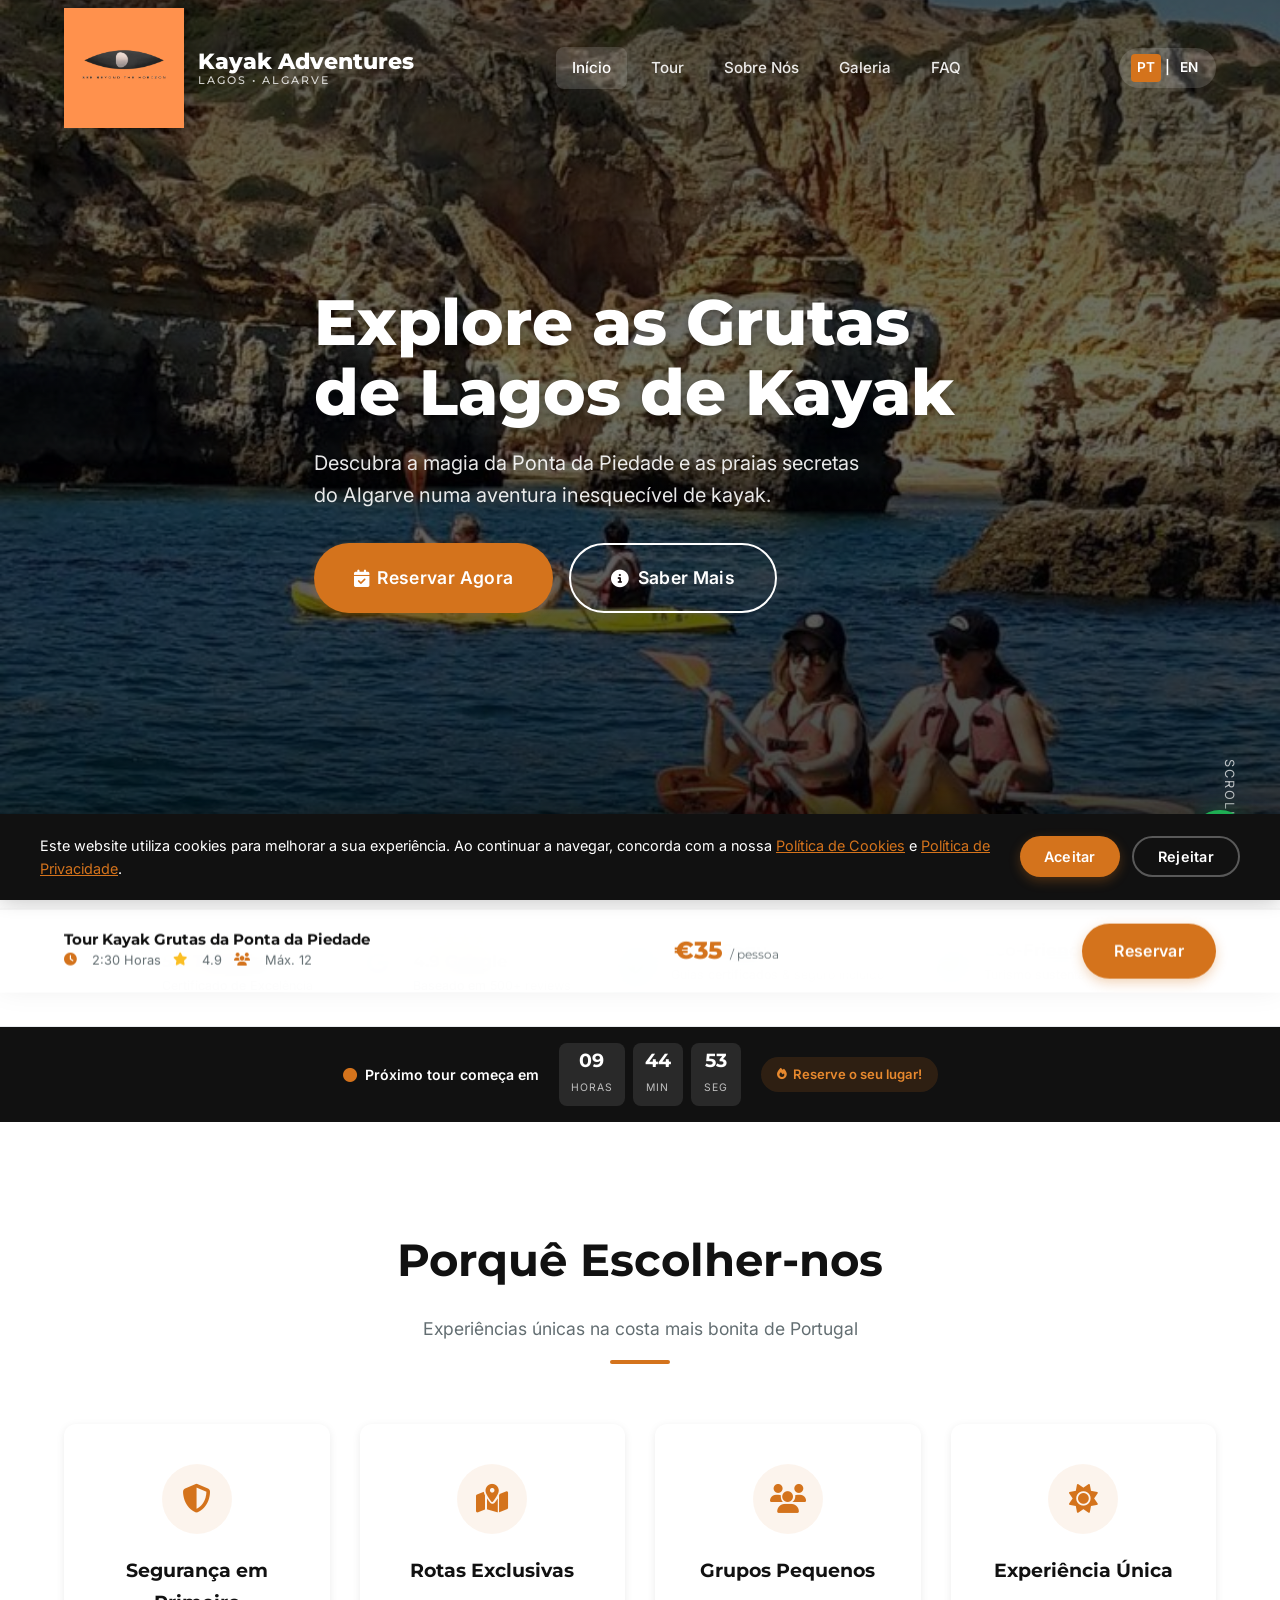
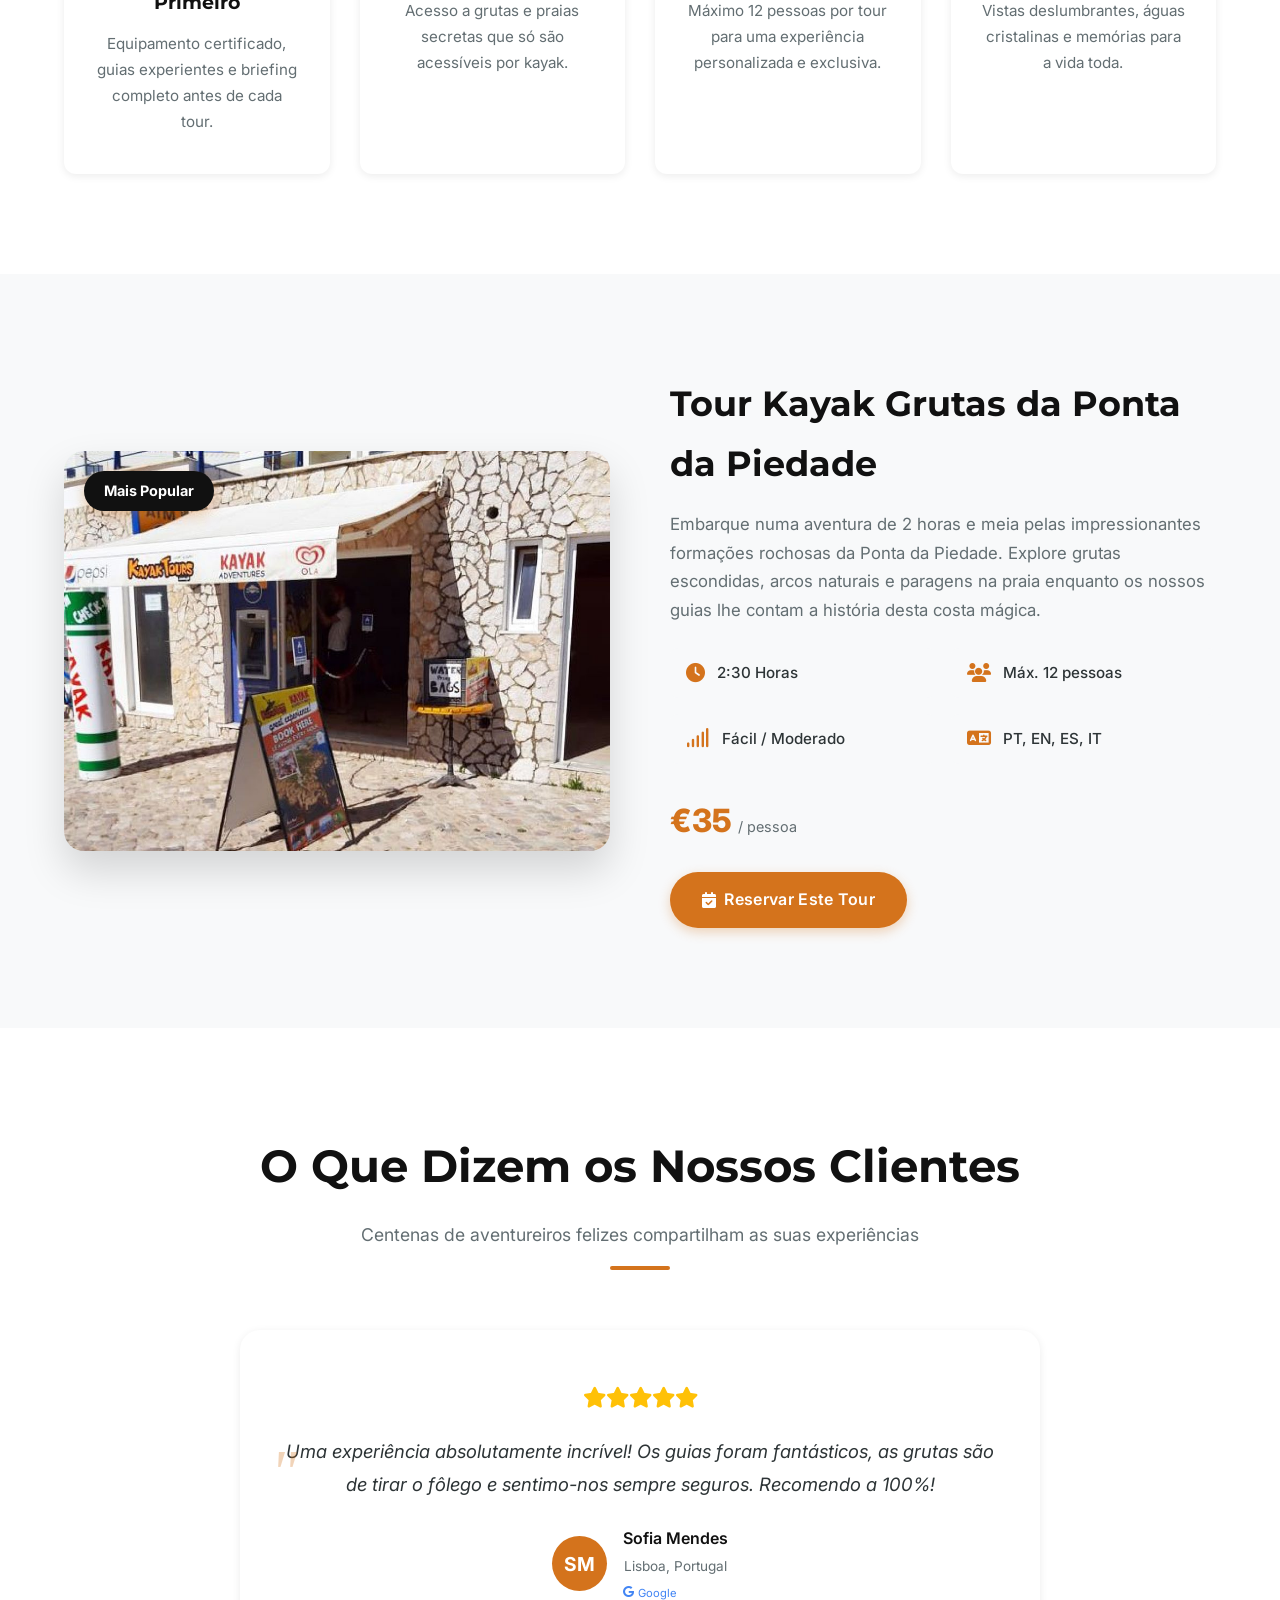
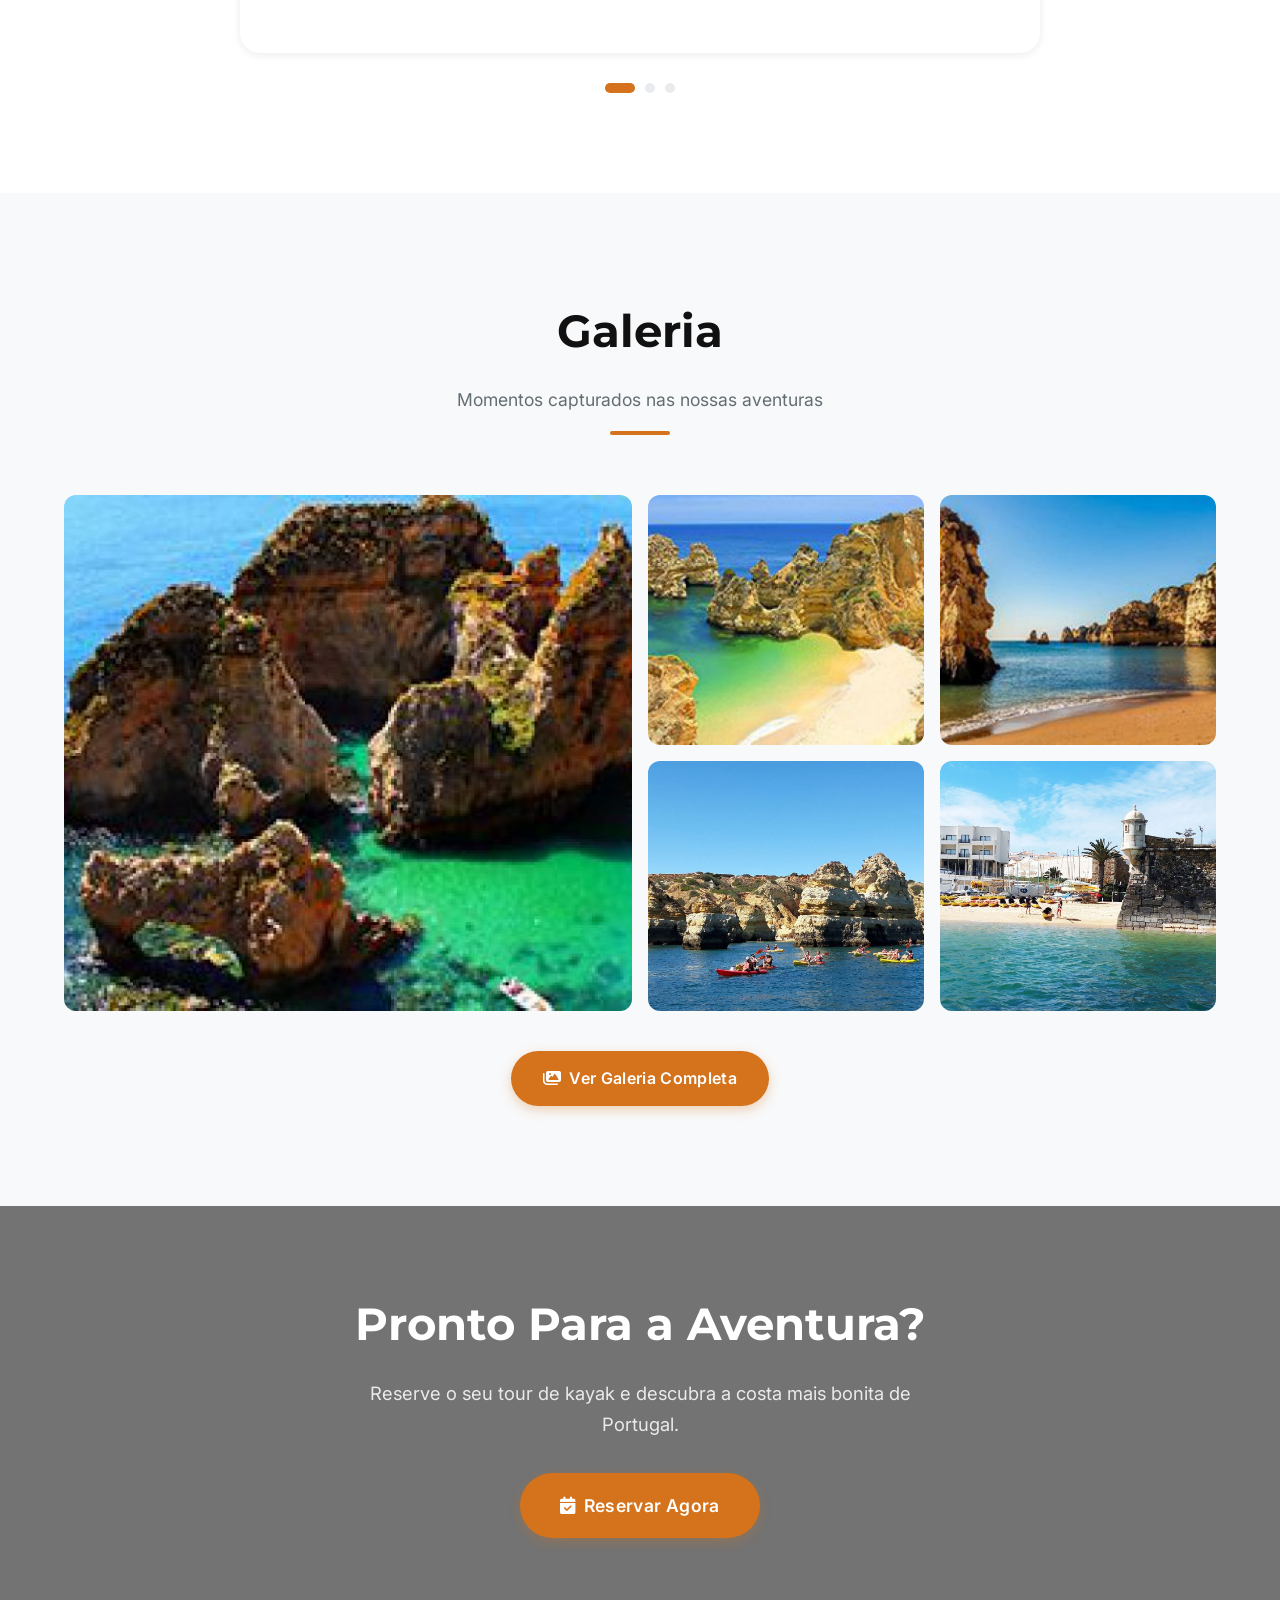
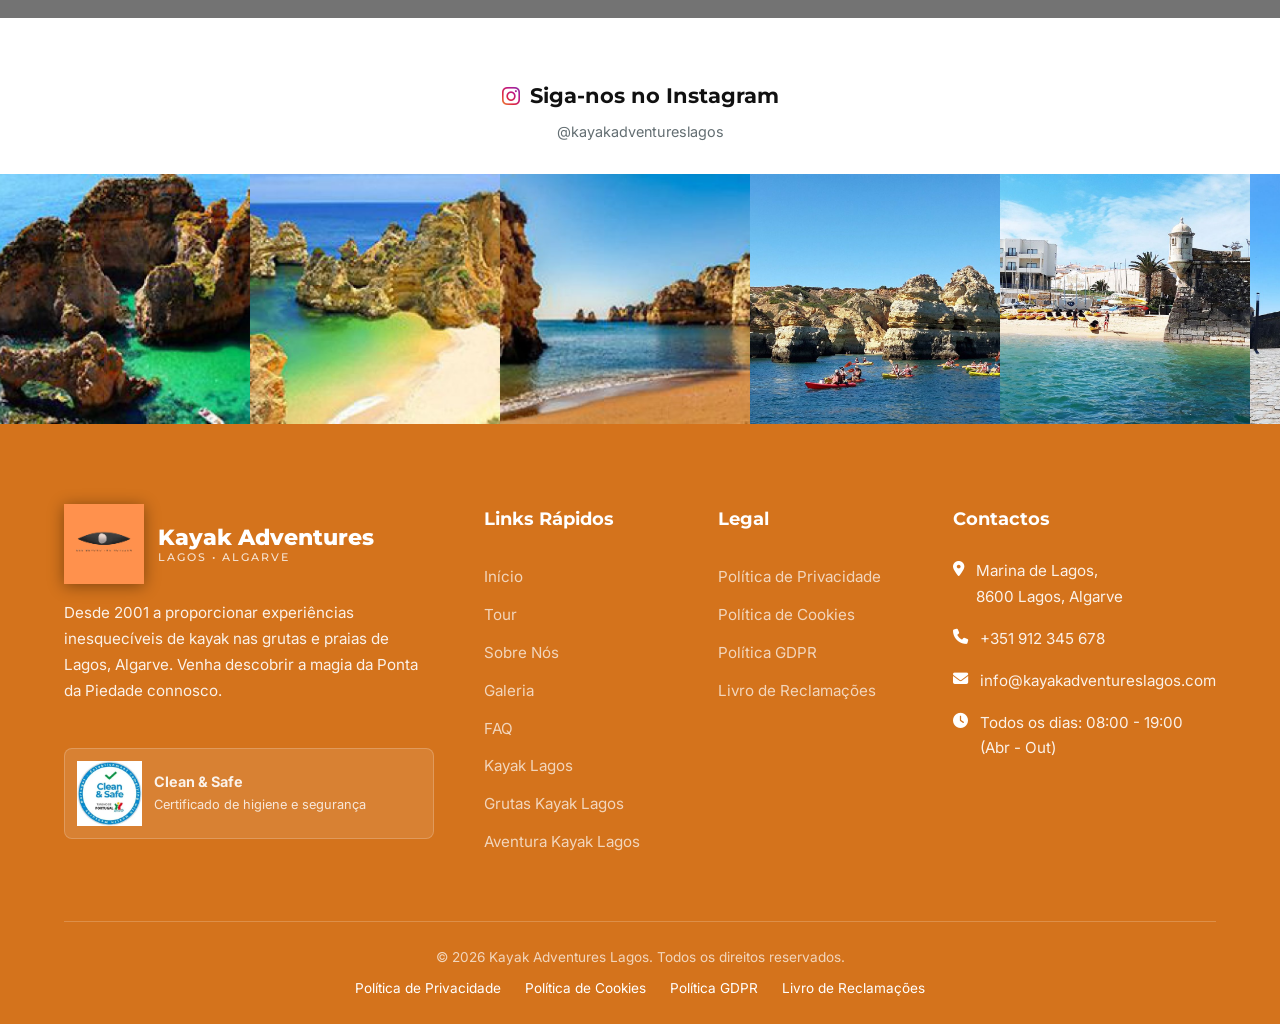
==== commit 5e7db922: "Preserve direct FareHarbor booking URLs" ====
--- a/index.html
+++ b/index.html
@@ -700,6 +700,6 @@
   <!-- Scripts -->
   <script src="js/site-data.js?v=20260501090000"></script>
   <script src="js/translations.js?v=20260422185923"></script>
-  <script src="js/main.js?v=20260501090000"></script>
+  <script src="js/main.js?v=20260501093000"></script>
 </body>
 </html>
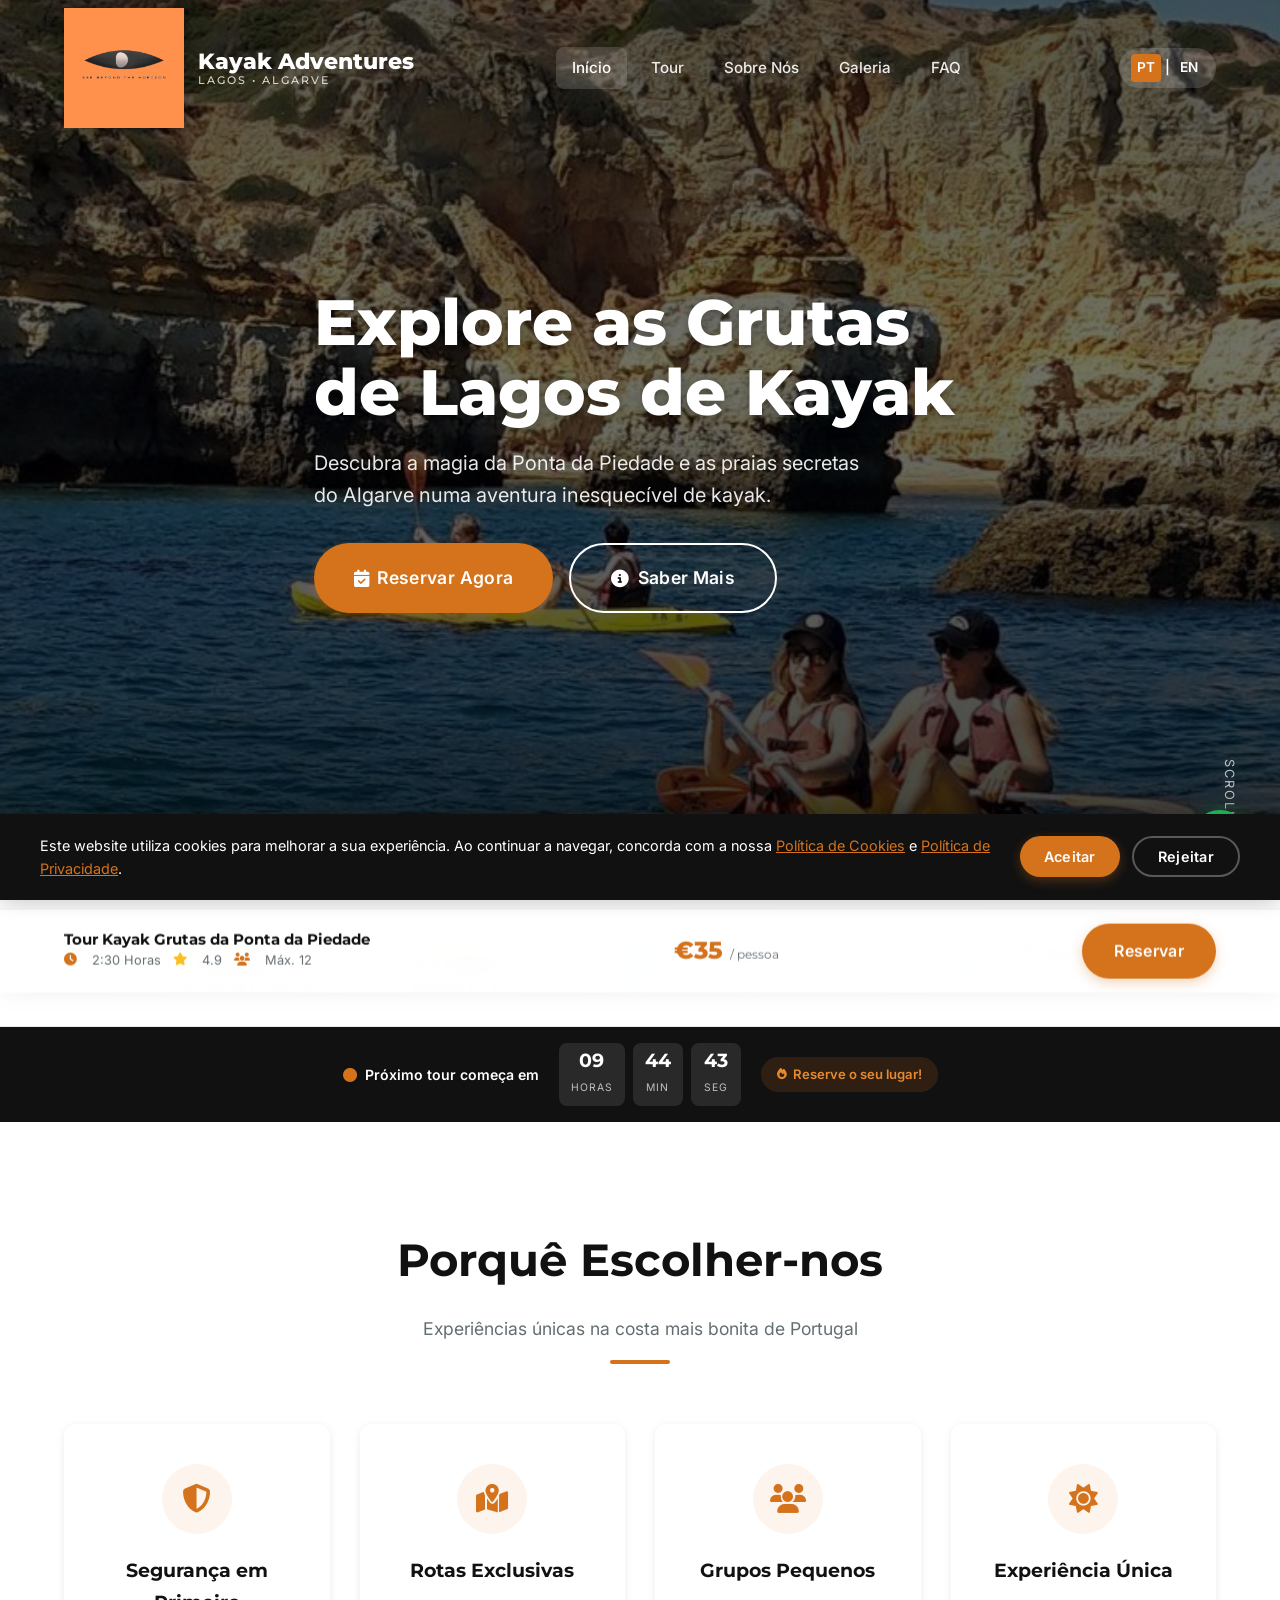
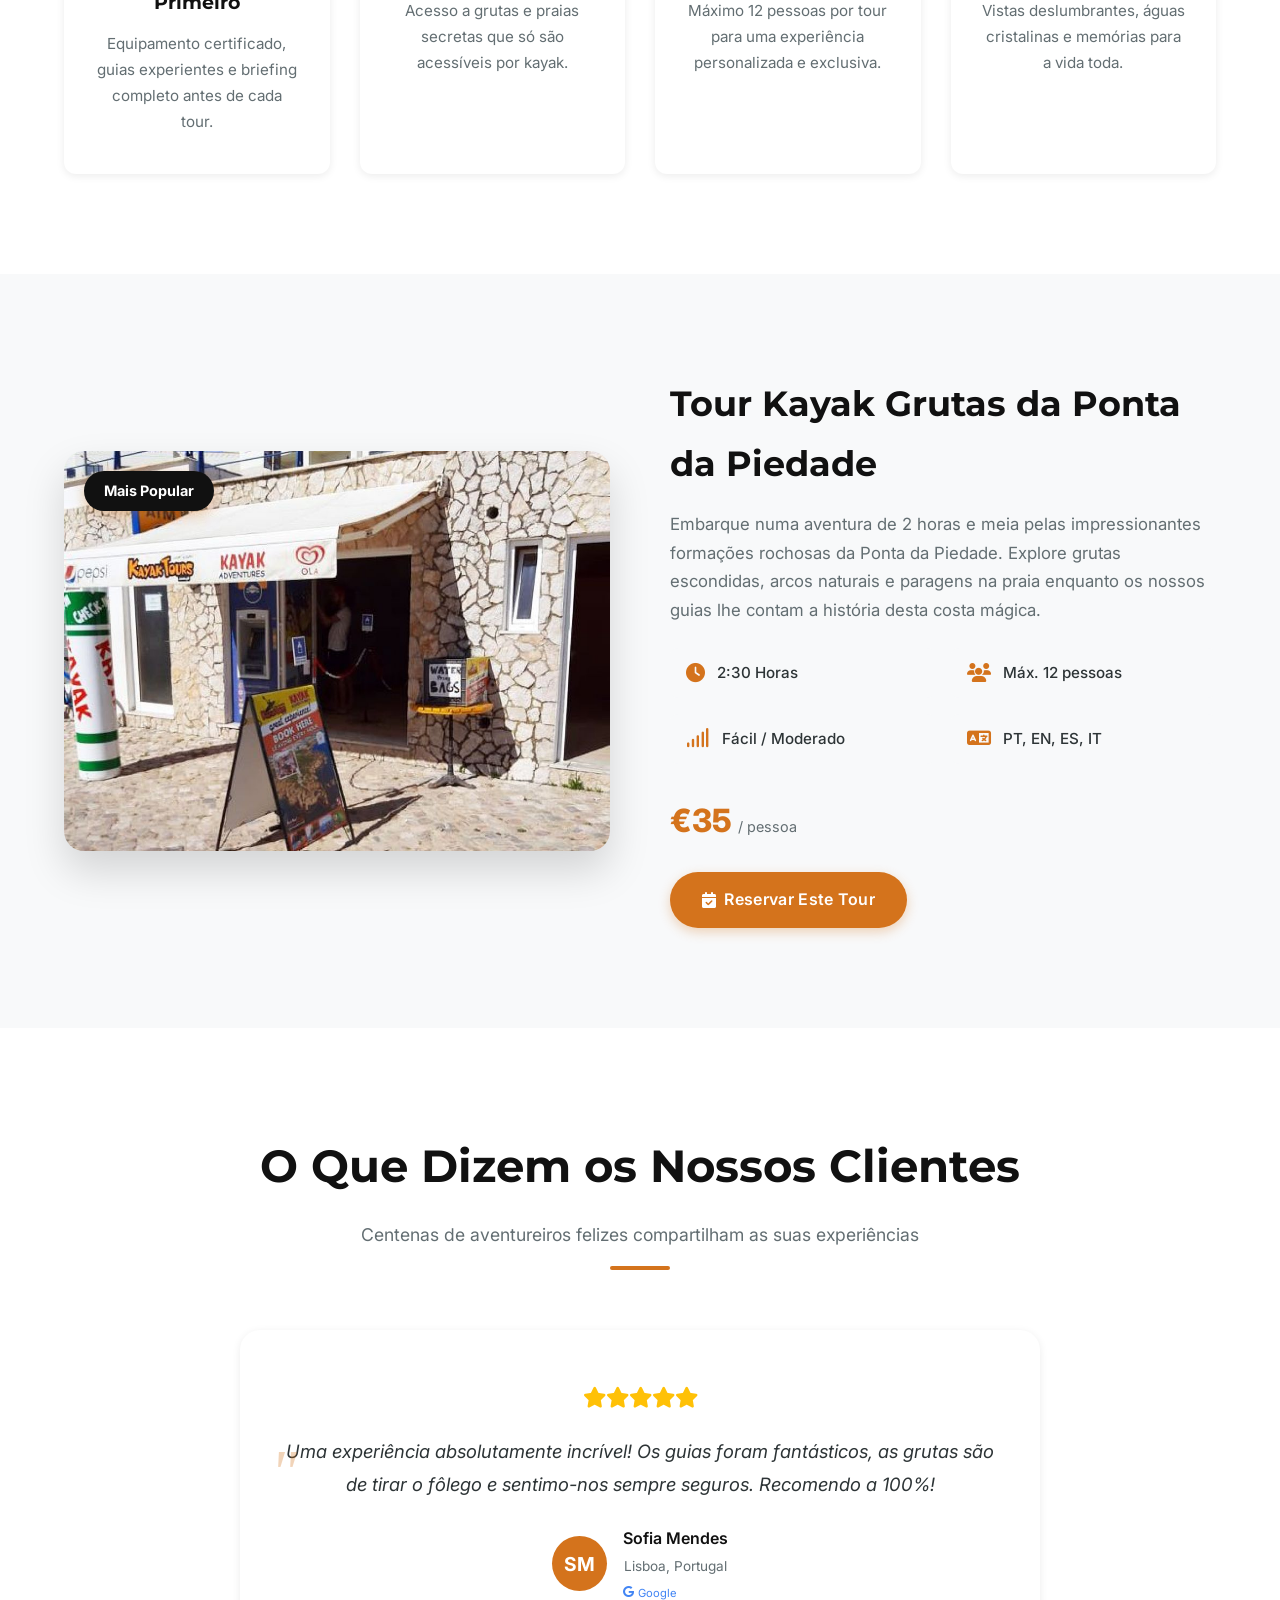
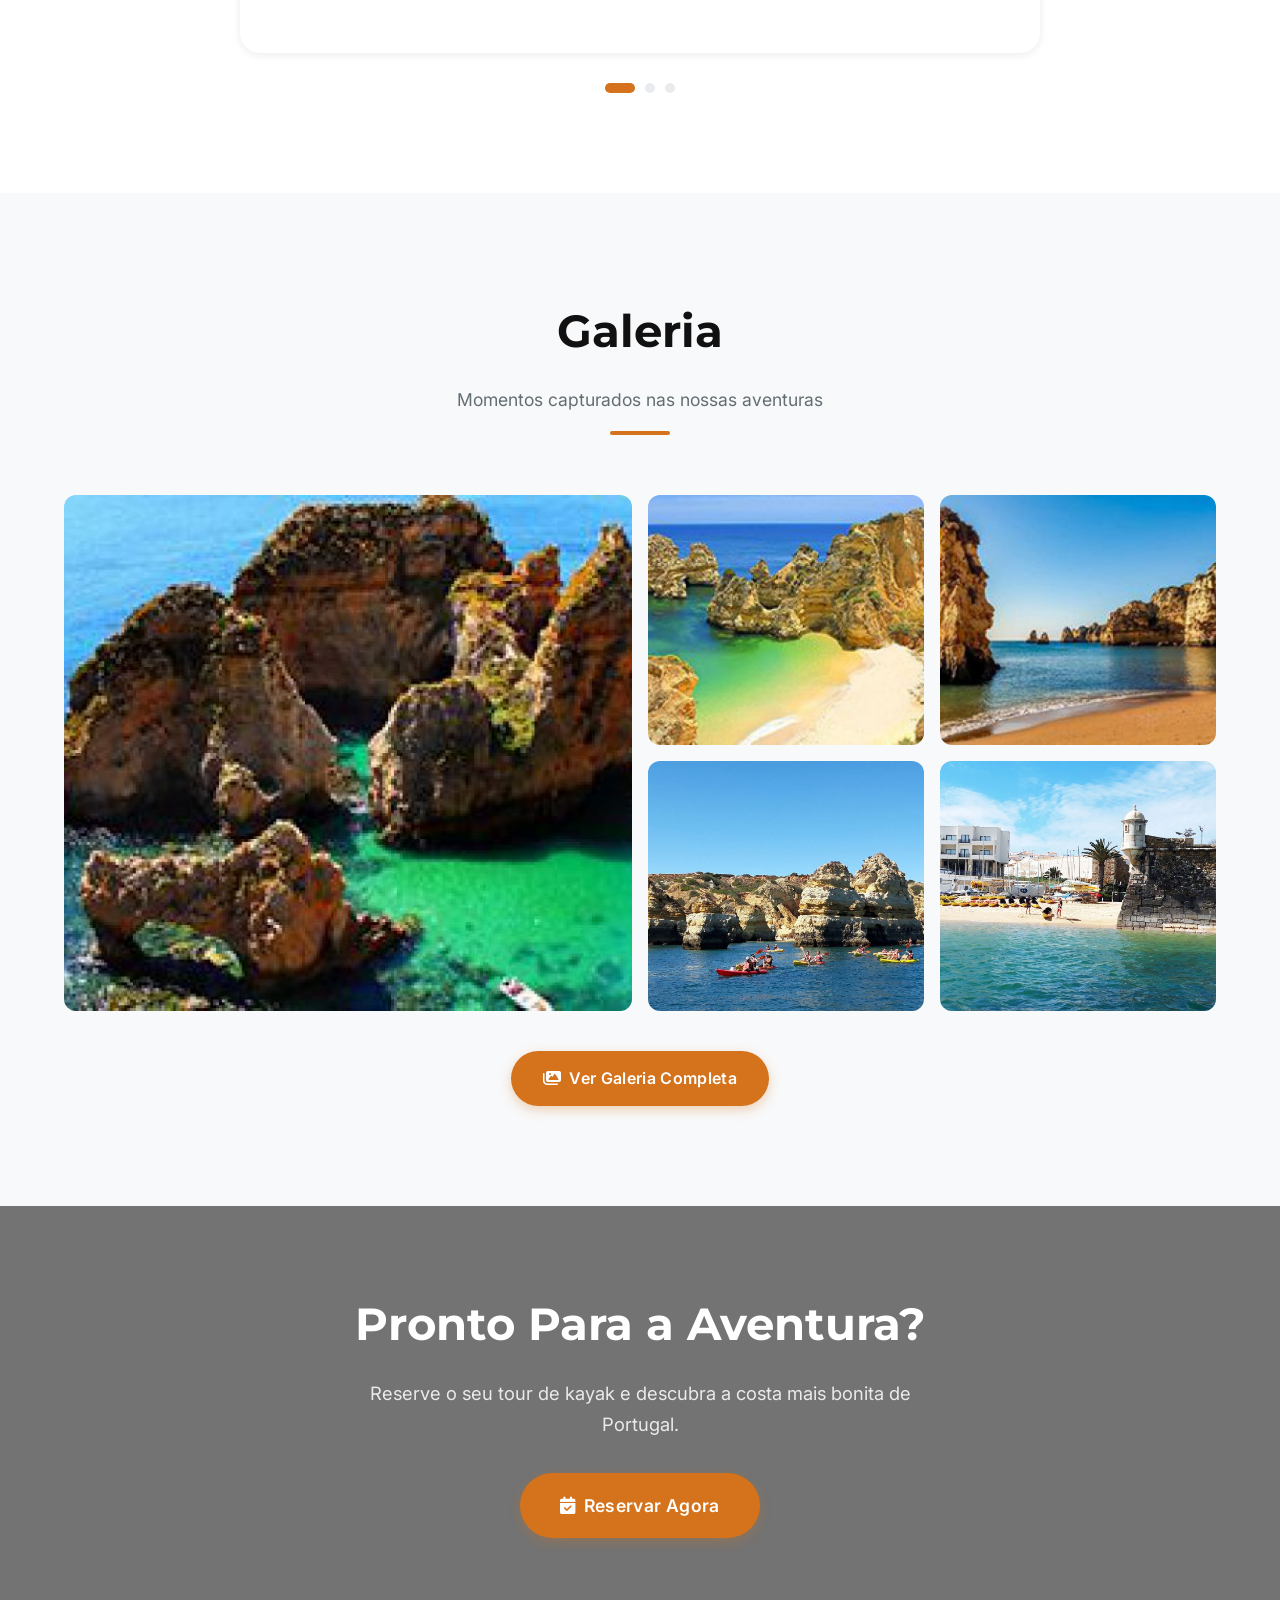
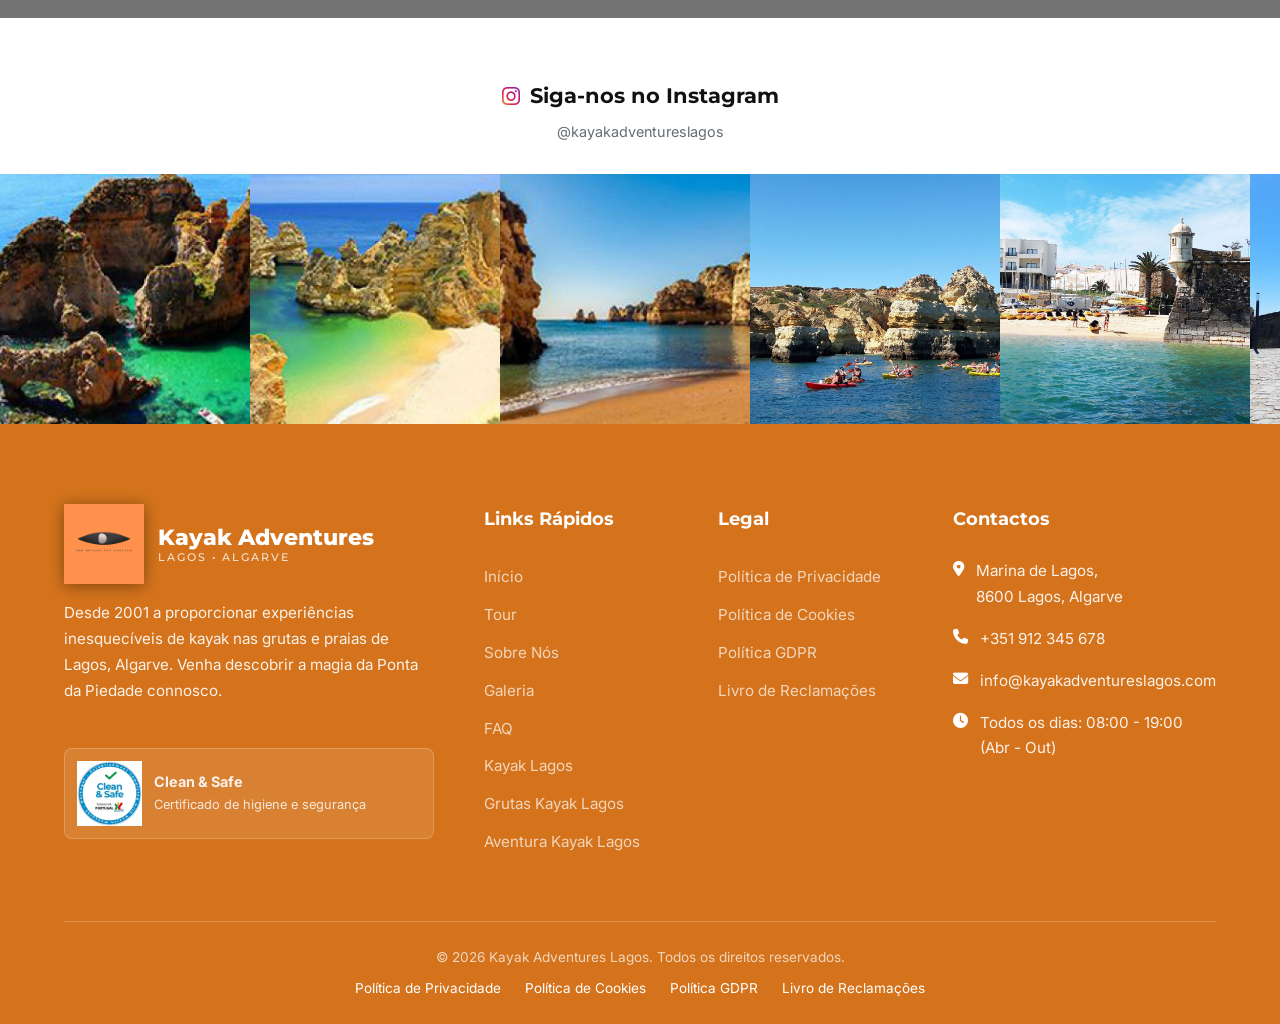
==== commit 90400f91: "Improve admin analytics dashboard" ====
--- a/index.html
+++ b/index.html
@@ -700,6 +700,6 @@
   <!-- Scripts -->
   <script src="js/site-data.js?v=20260501090000"></script>
   <script src="js/translations.js?v=20260422185923"></script>
-  <script src="js/main.js?v=20260501093000"></script>
+  <script src="js/main.js?v=20260501103000"></script>
 </body>
 </html>
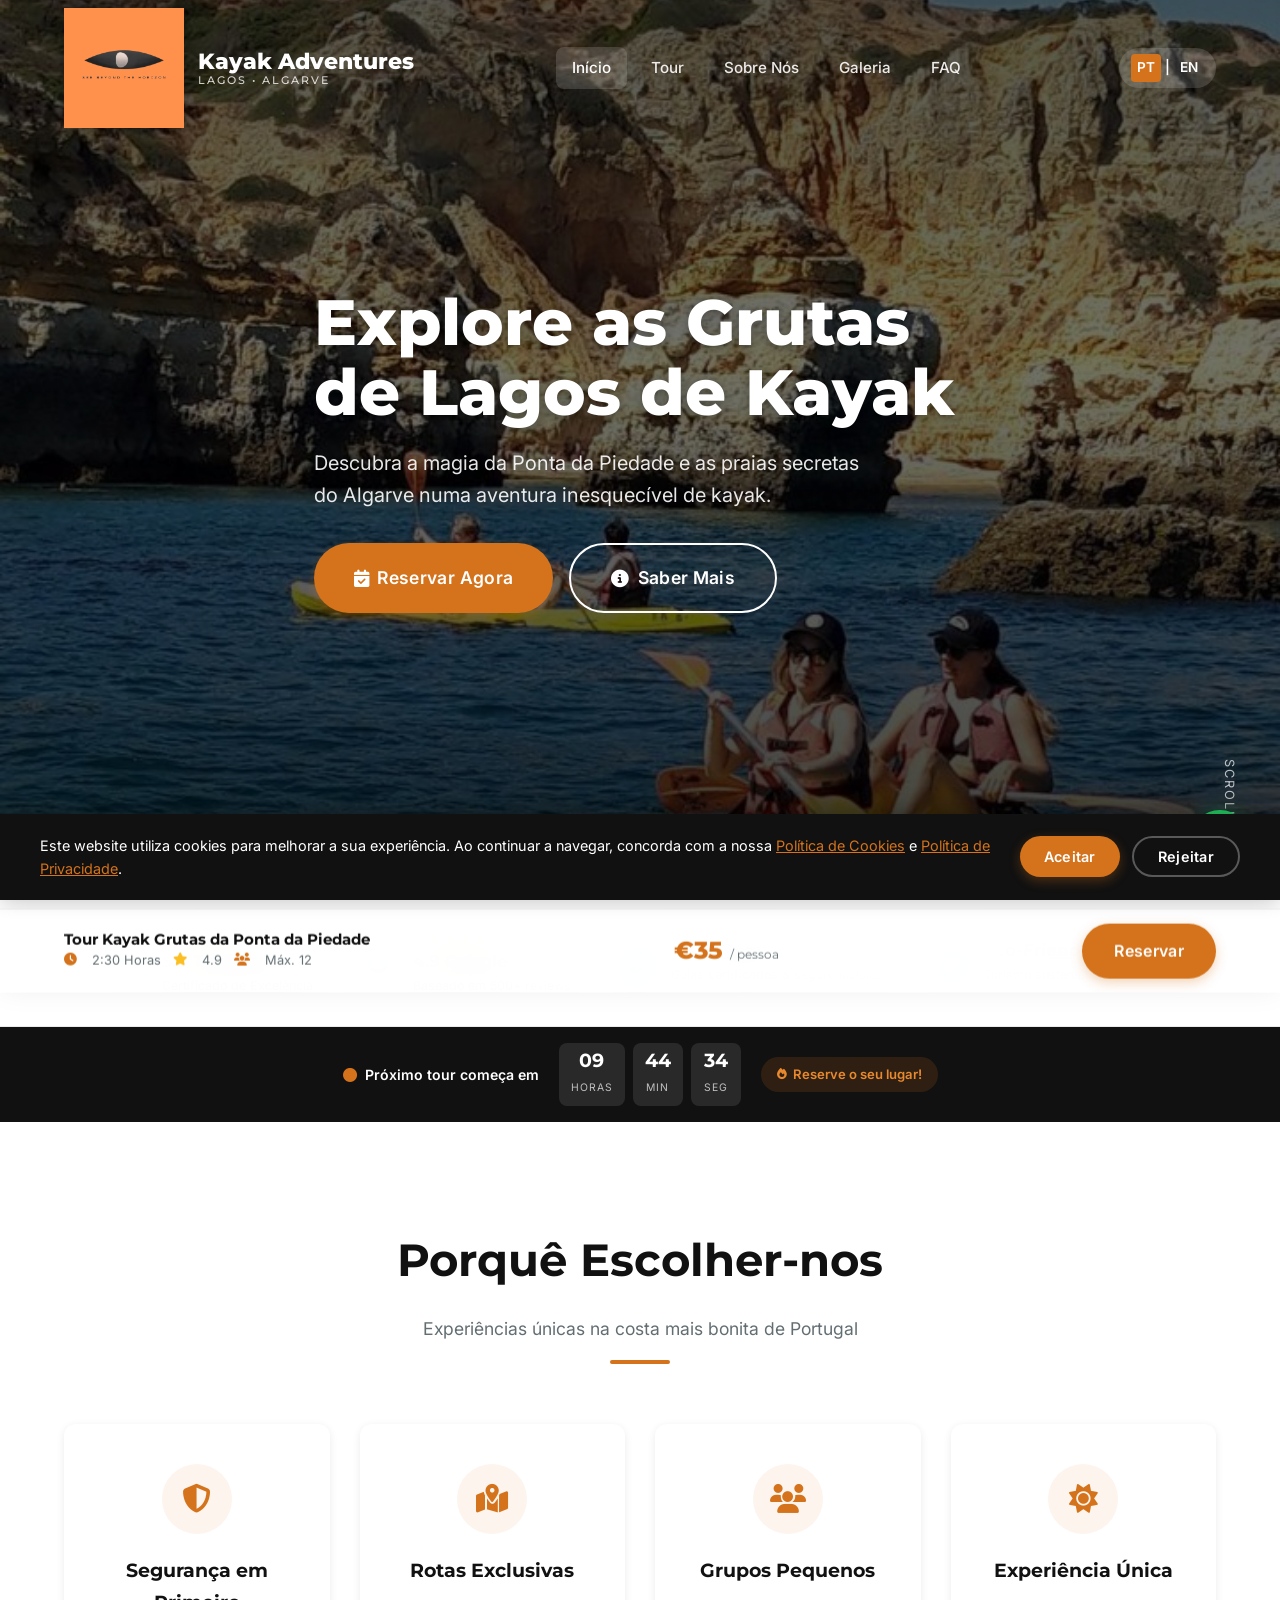
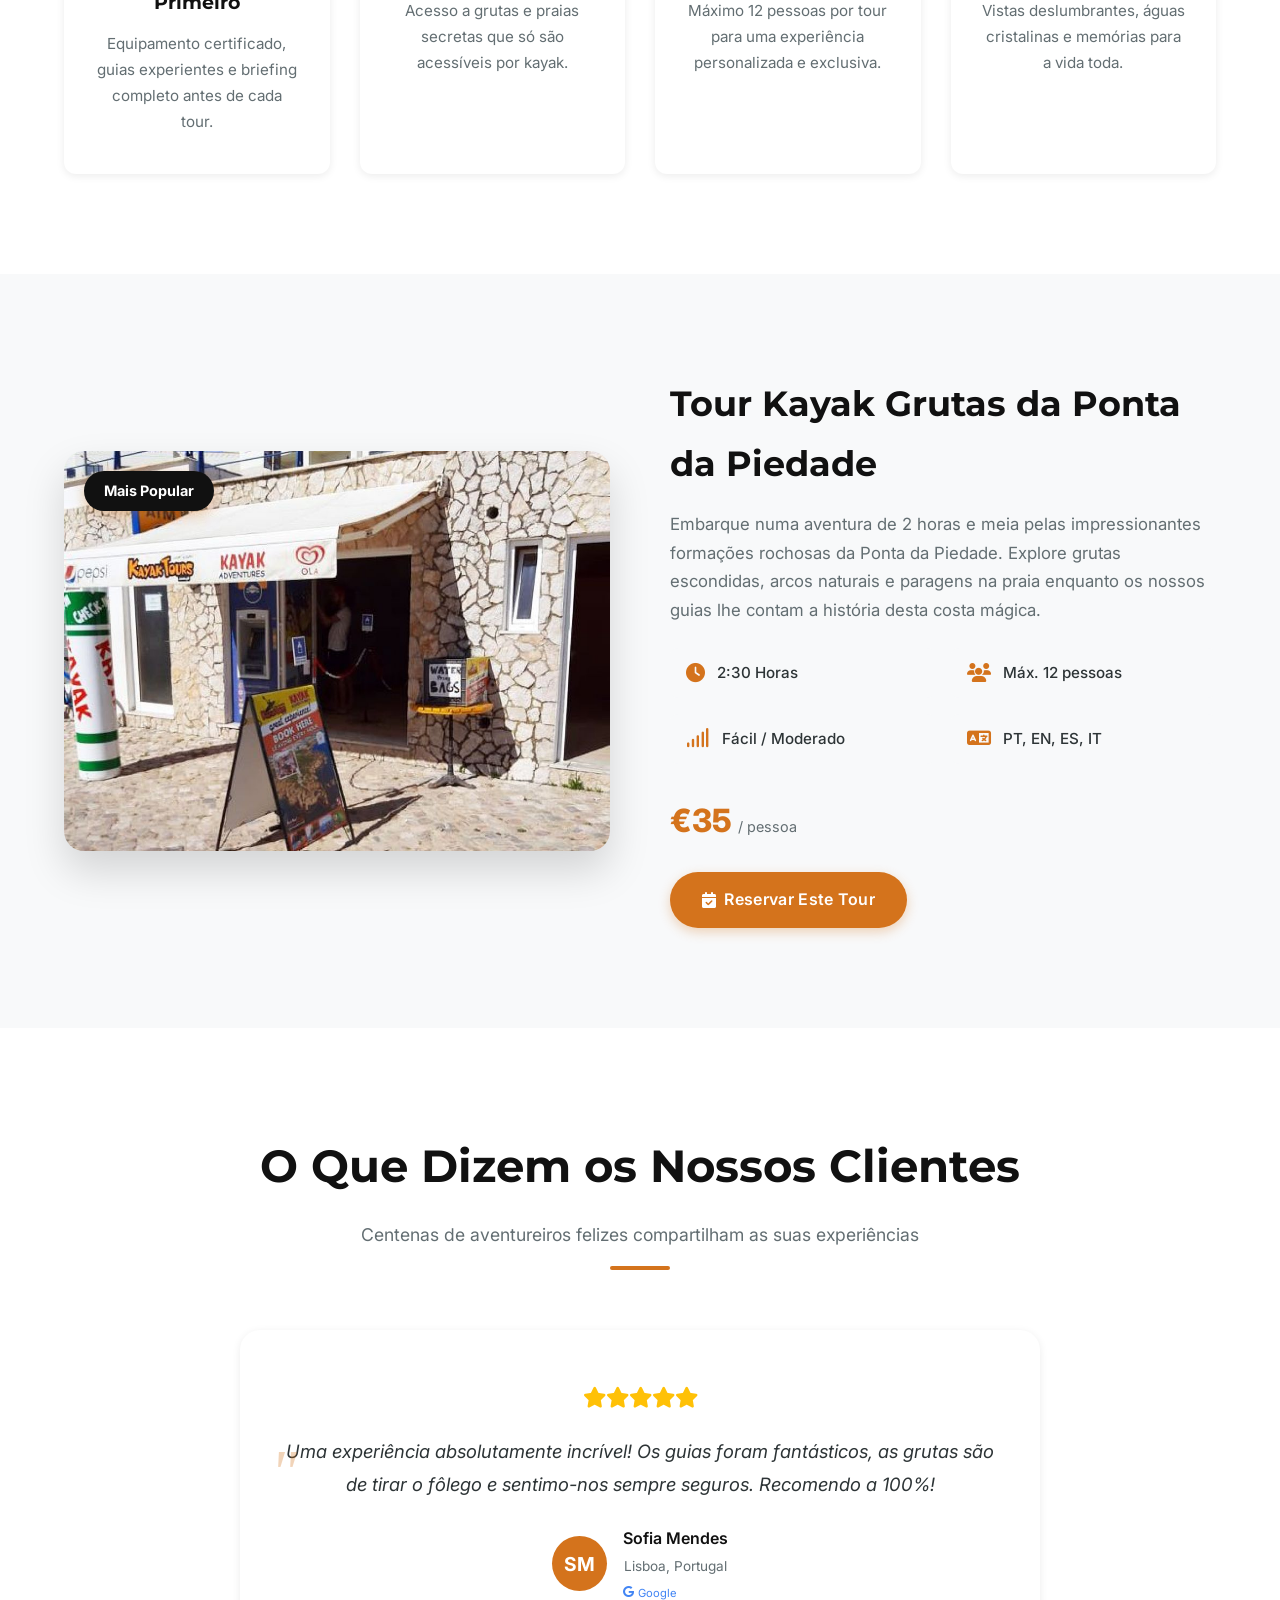
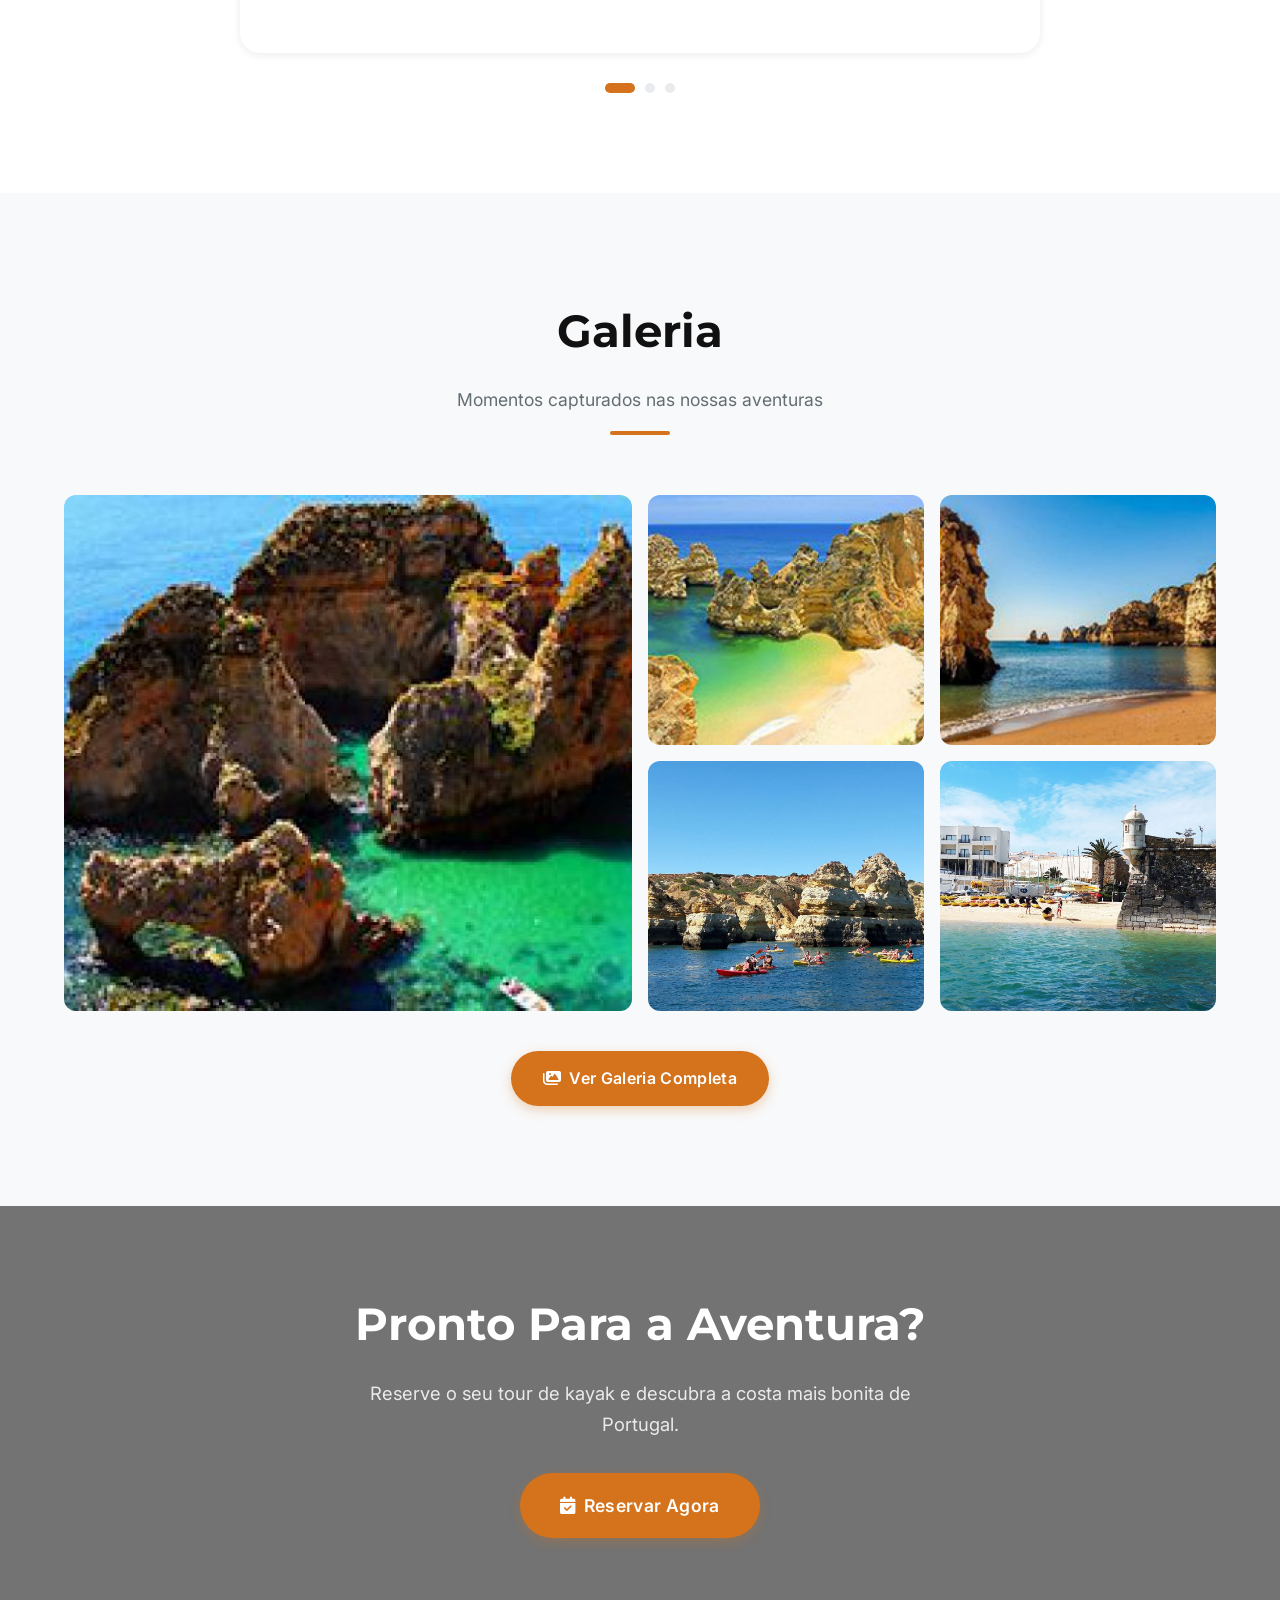
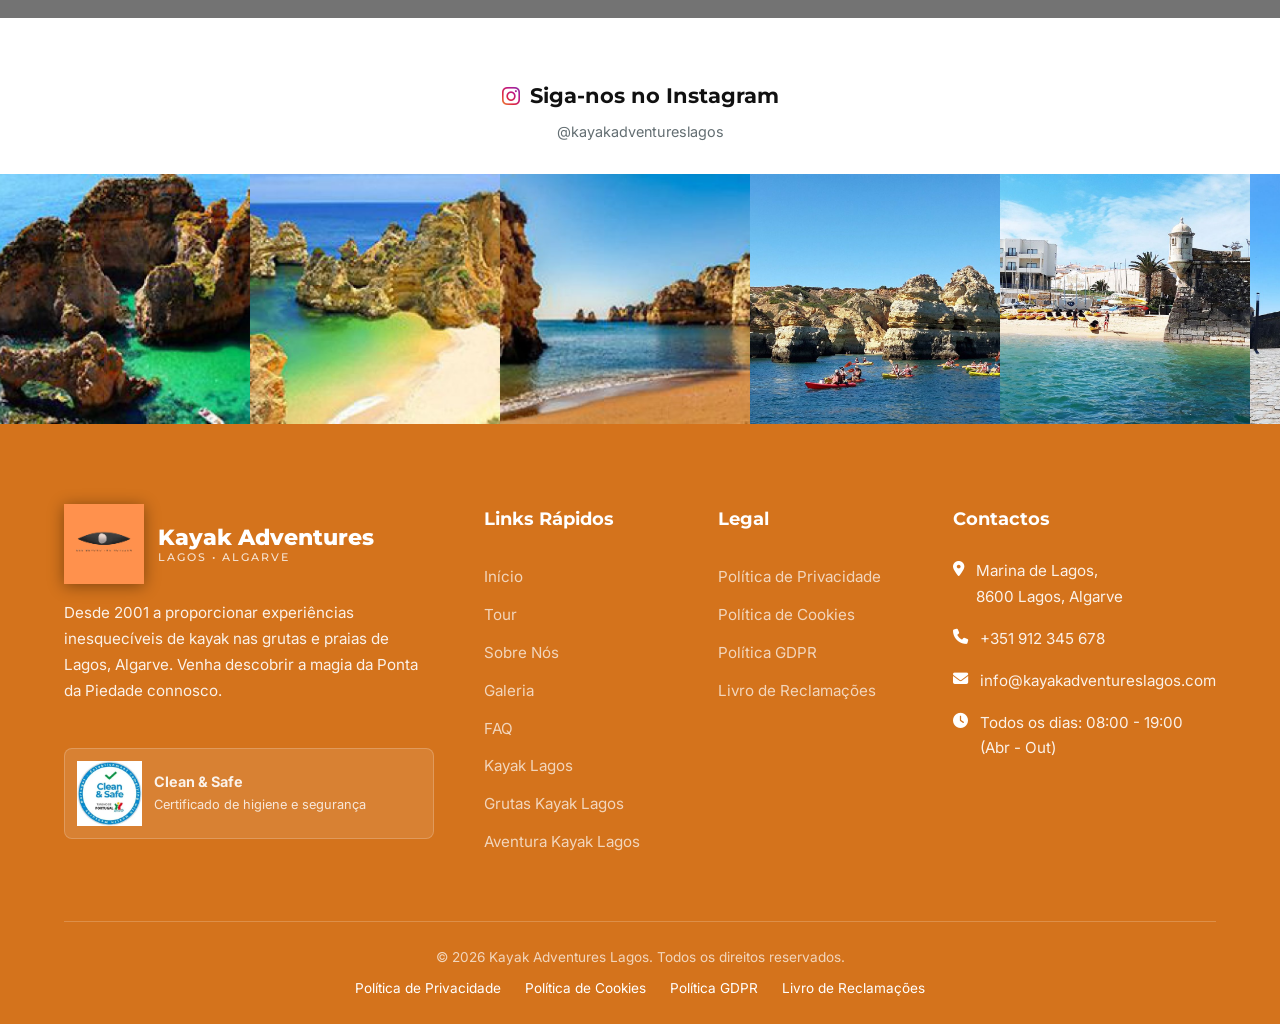
==== commit 4435a66b: "Simplify analytics WhatsApp metrics" ====
--- a/index.html
+++ b/index.html
@@ -700,6 +700,6 @@
   <!-- Scripts -->
   <script src="js/site-data.js?v=20260501090000"></script>
   <script src="js/translations.js?v=20260422185923"></script>
-  <script src="js/main.js?v=20260501103000"></script>
+  <script src="js/main.js?v=20260501110000"></script>
 </body>
 </html>
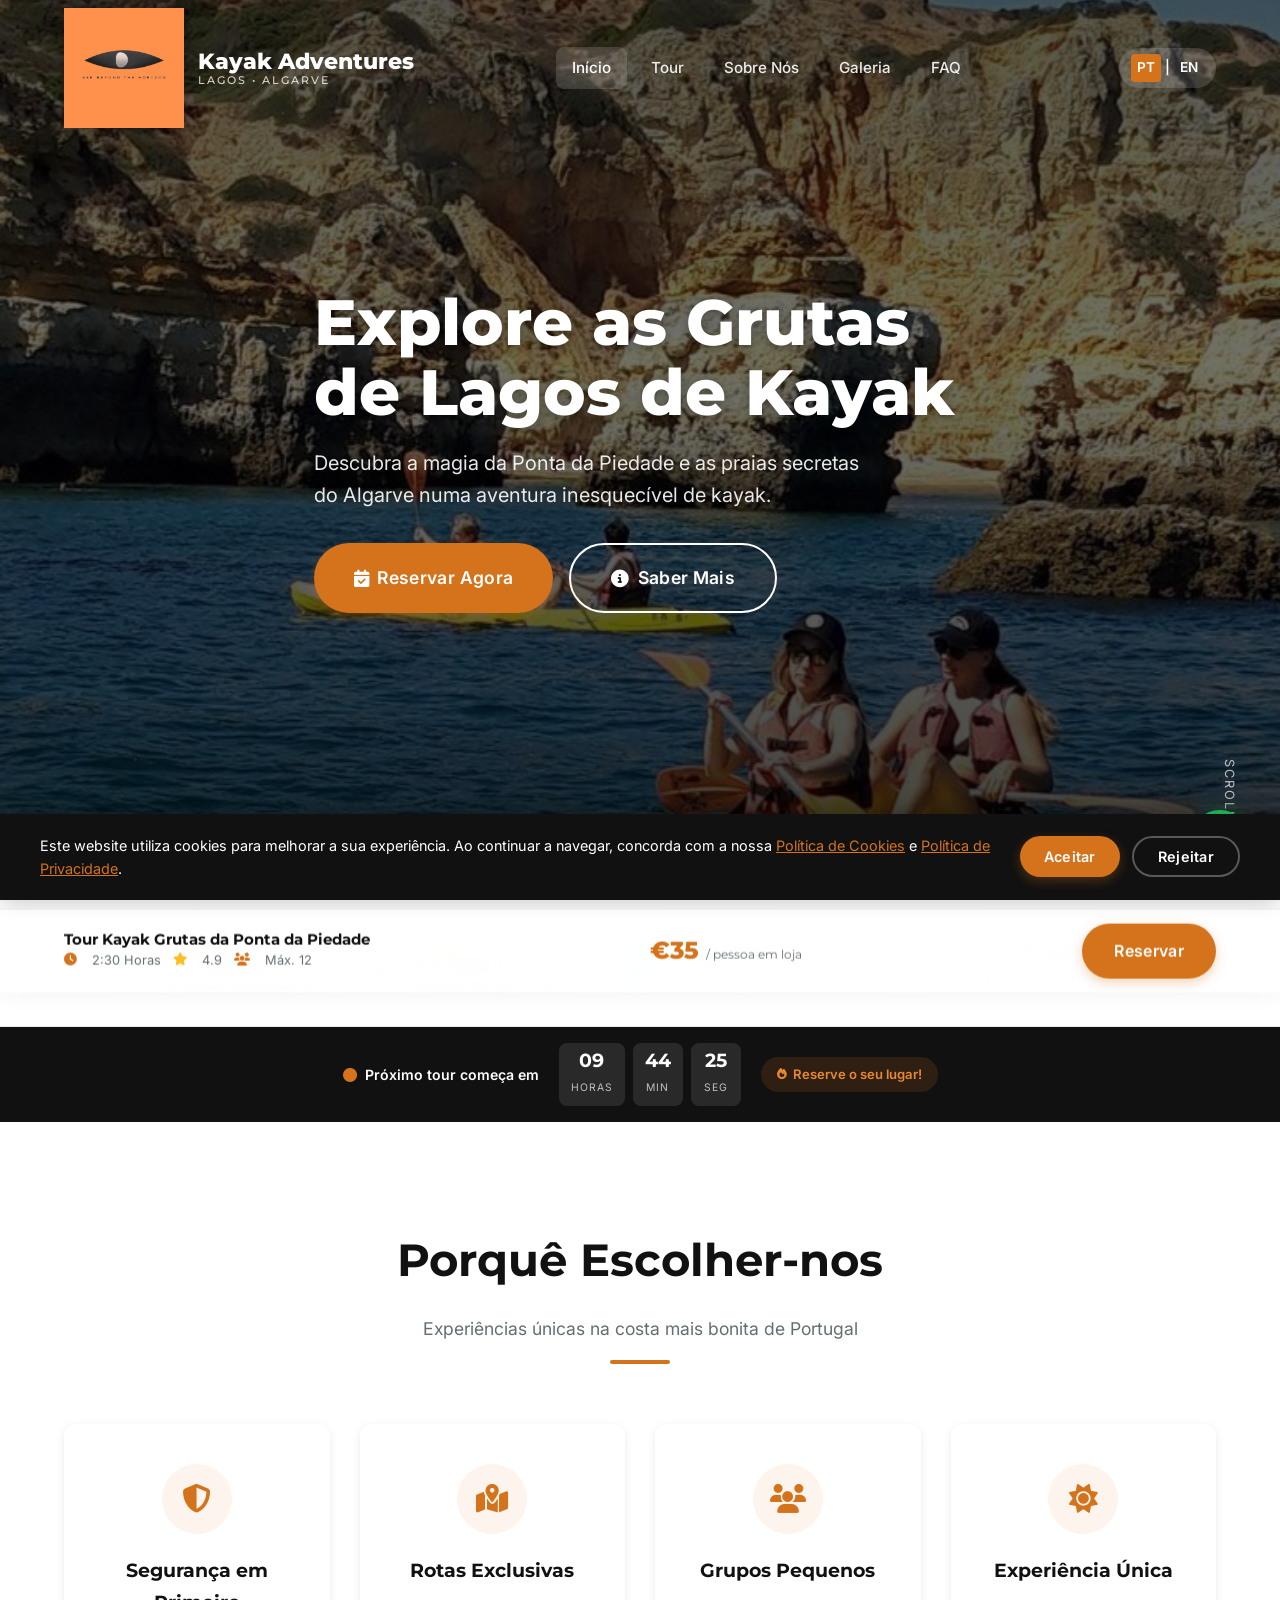
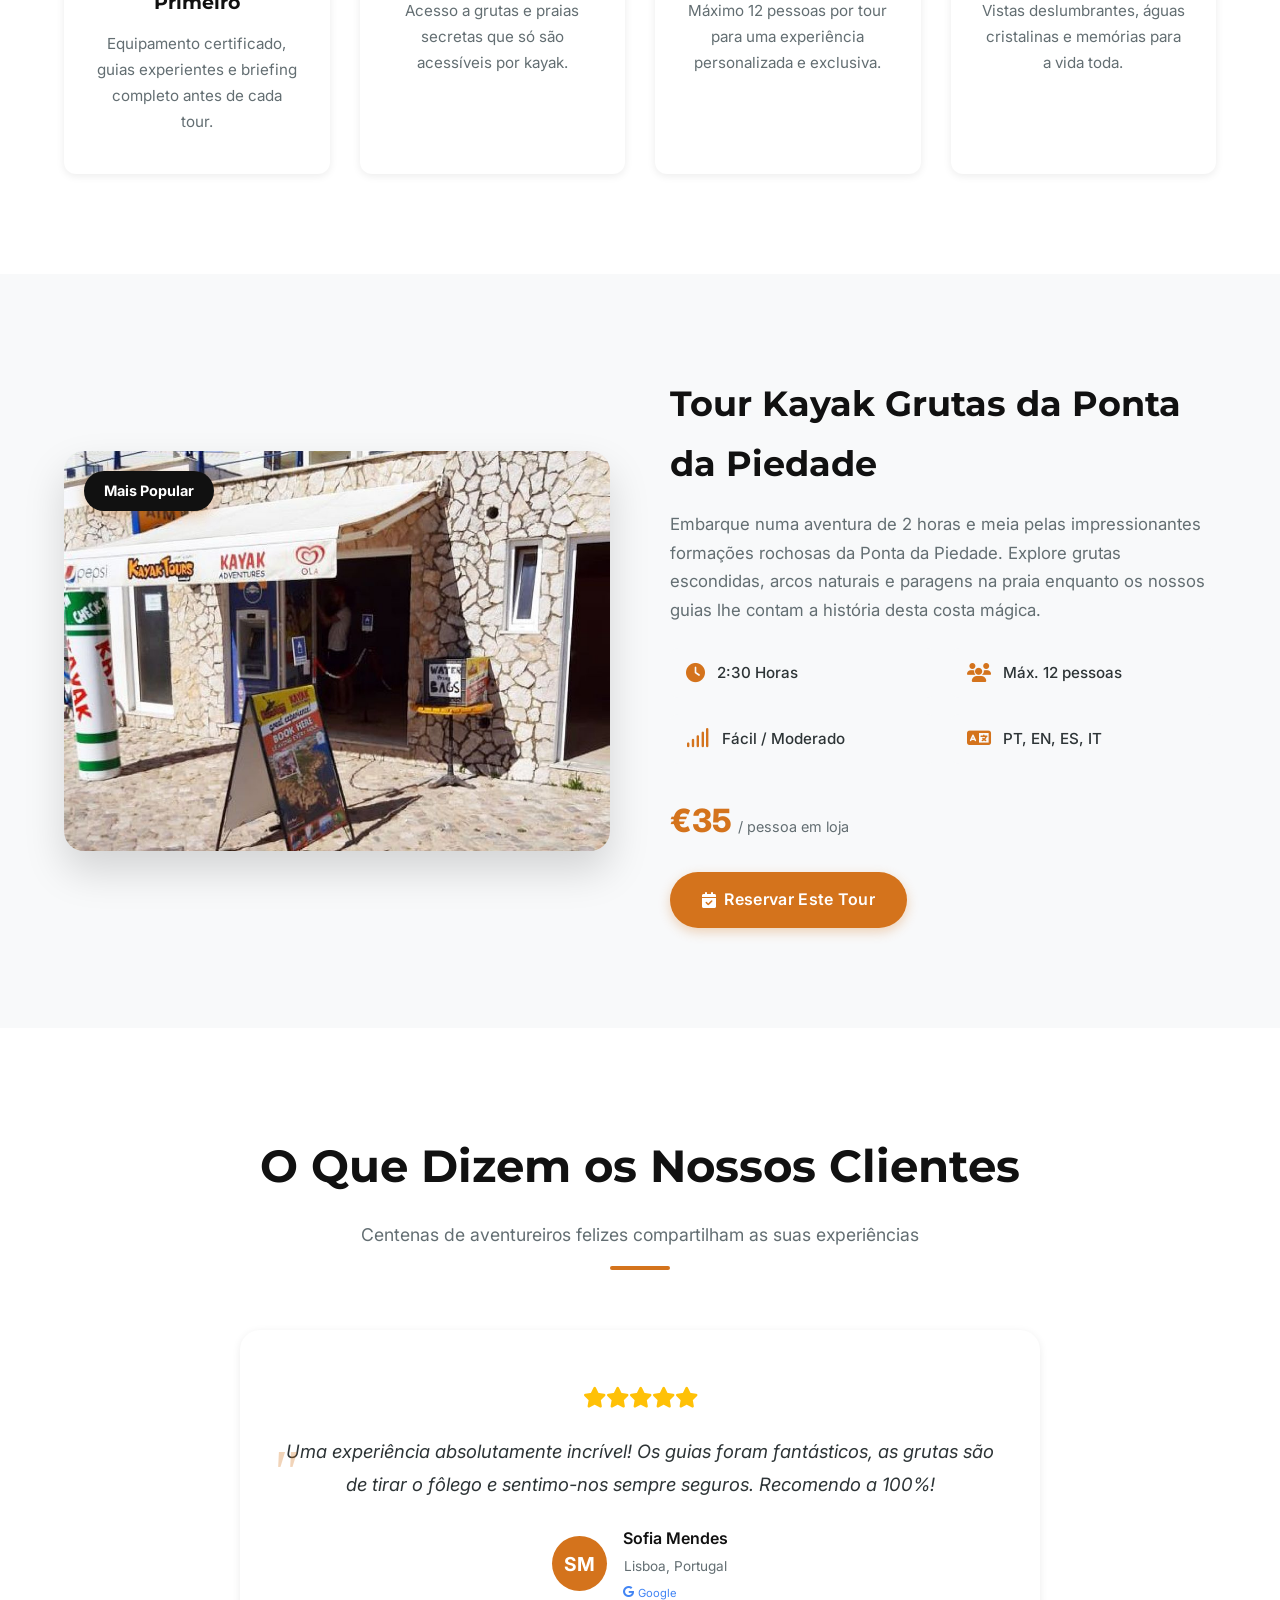
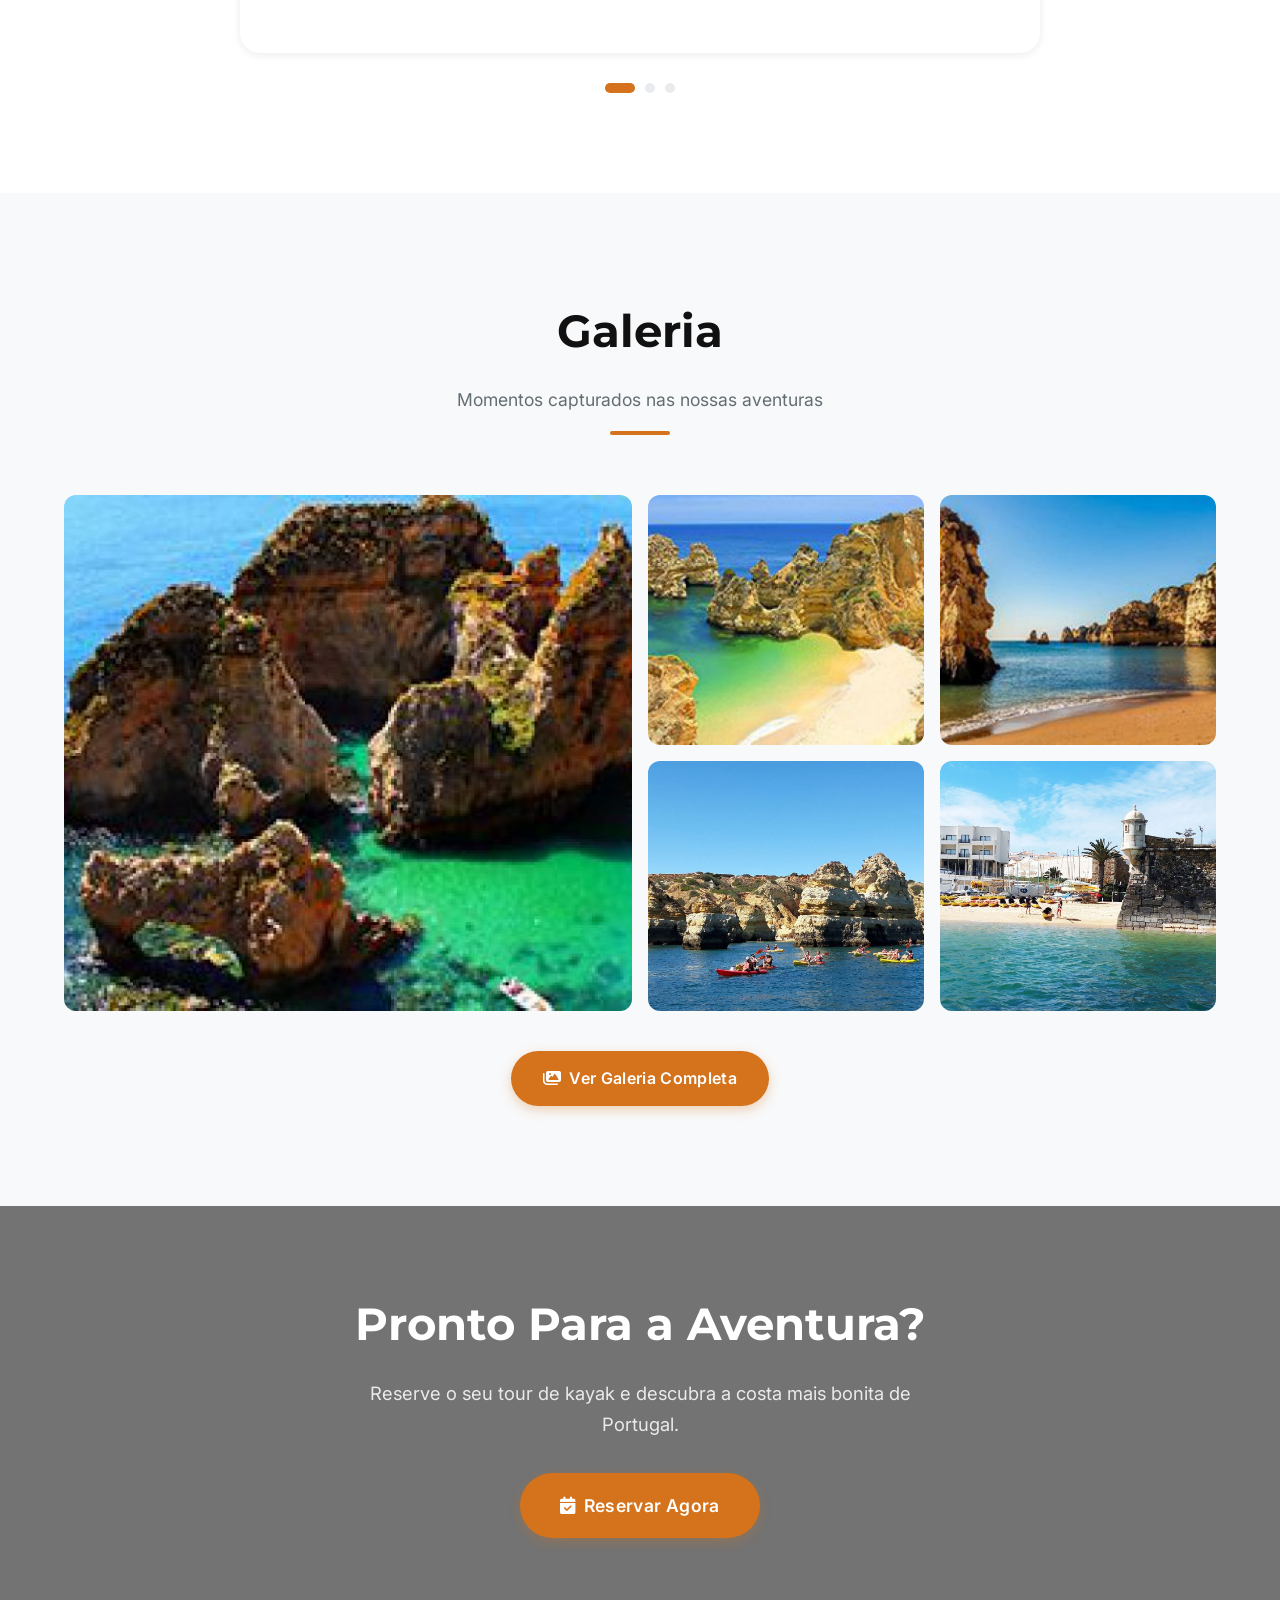
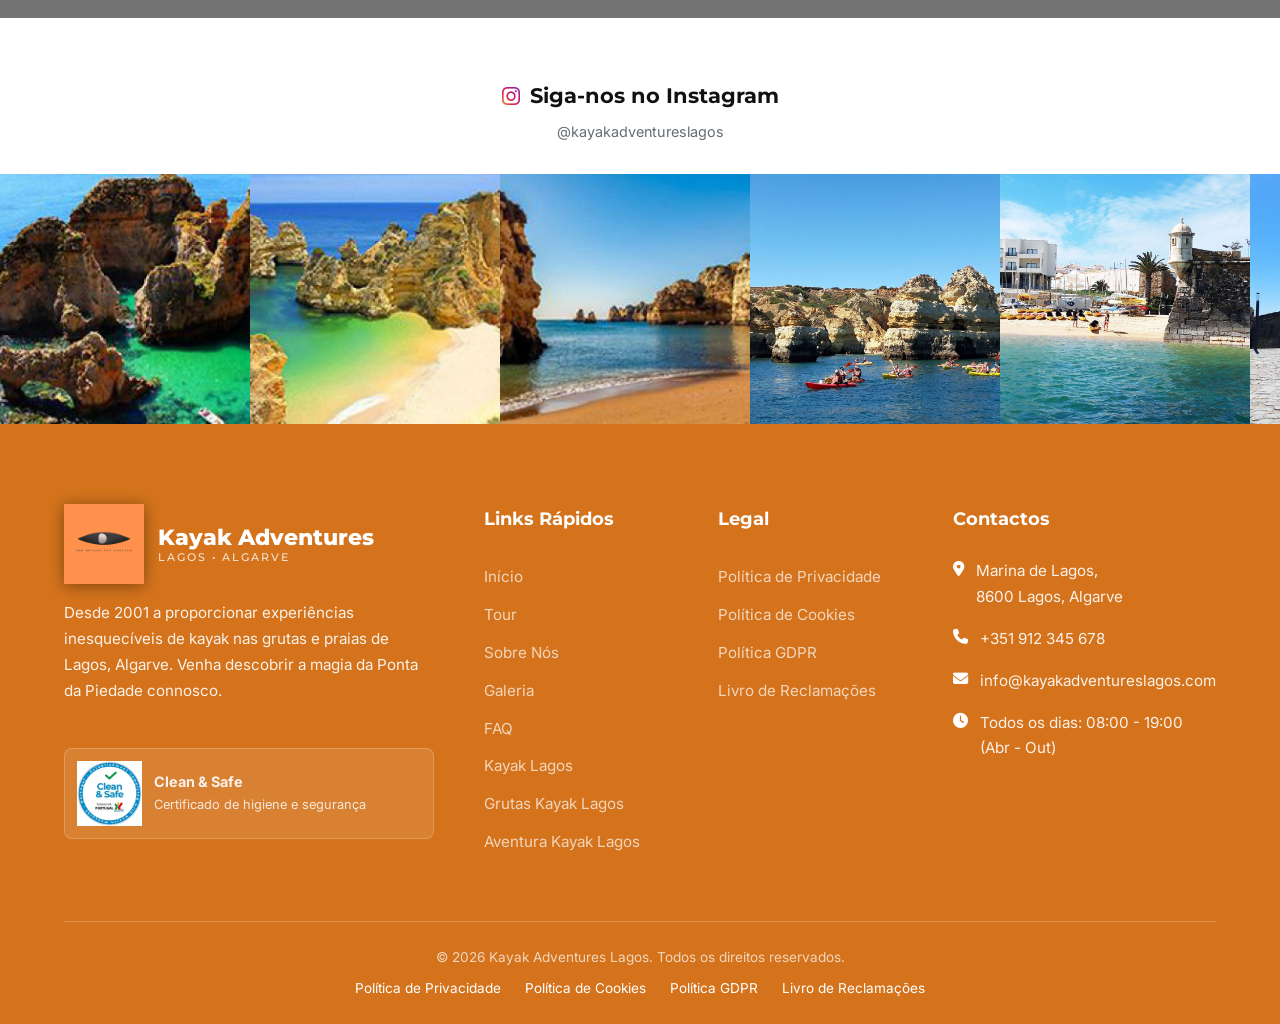
==== commit 4b82cd4c: "Clarify in-store tour price" ====
--- a/index.html
+++ b/index.html
@@ -394,7 +394,7 @@
           </div>
 
           <div class="tour-price">
-            €35 <small data-i18n="tour_price_per">/ pessoa</small>
+            €35 <small data-i18n="tour_price_per">/ pessoa em loja</small>
           </div>
 
           <a href="tour.html#booking" class="btn btn-secondary" data-i18n="tour_book_btn">
@@ -682,7 +682,7 @@
           </div>
         </div>
       </div>
-      <div class="sticky-cta-price">€35 <small data-i18n="tour_price_per">/ pessoa</small></div>
+      <div class="sticky-cta-price">€35 <small data-i18n="tour_price_per">/ pessoa em loja</small></div>
       <a href="tour.html#booking" class="btn btn-secondary" data-i18n="nav_book"><i class="fas fa-calendar-check"></i> Reservar</a>
     </div>
   </div>
@@ -699,7 +699,7 @@
 
   <!-- Scripts -->
   <script src="js/site-data.js?v=20260501090000"></script>
-  <script src="js/translations.js?v=20260422185923"></script>
-  <script src="js/main.js?v=20260501110000"></script>
+  <script src="js/translations.js?v=20260501124500"></script>
+  <script src="js/main.js?v=20260501124500"></script>
 </body>
 </html>
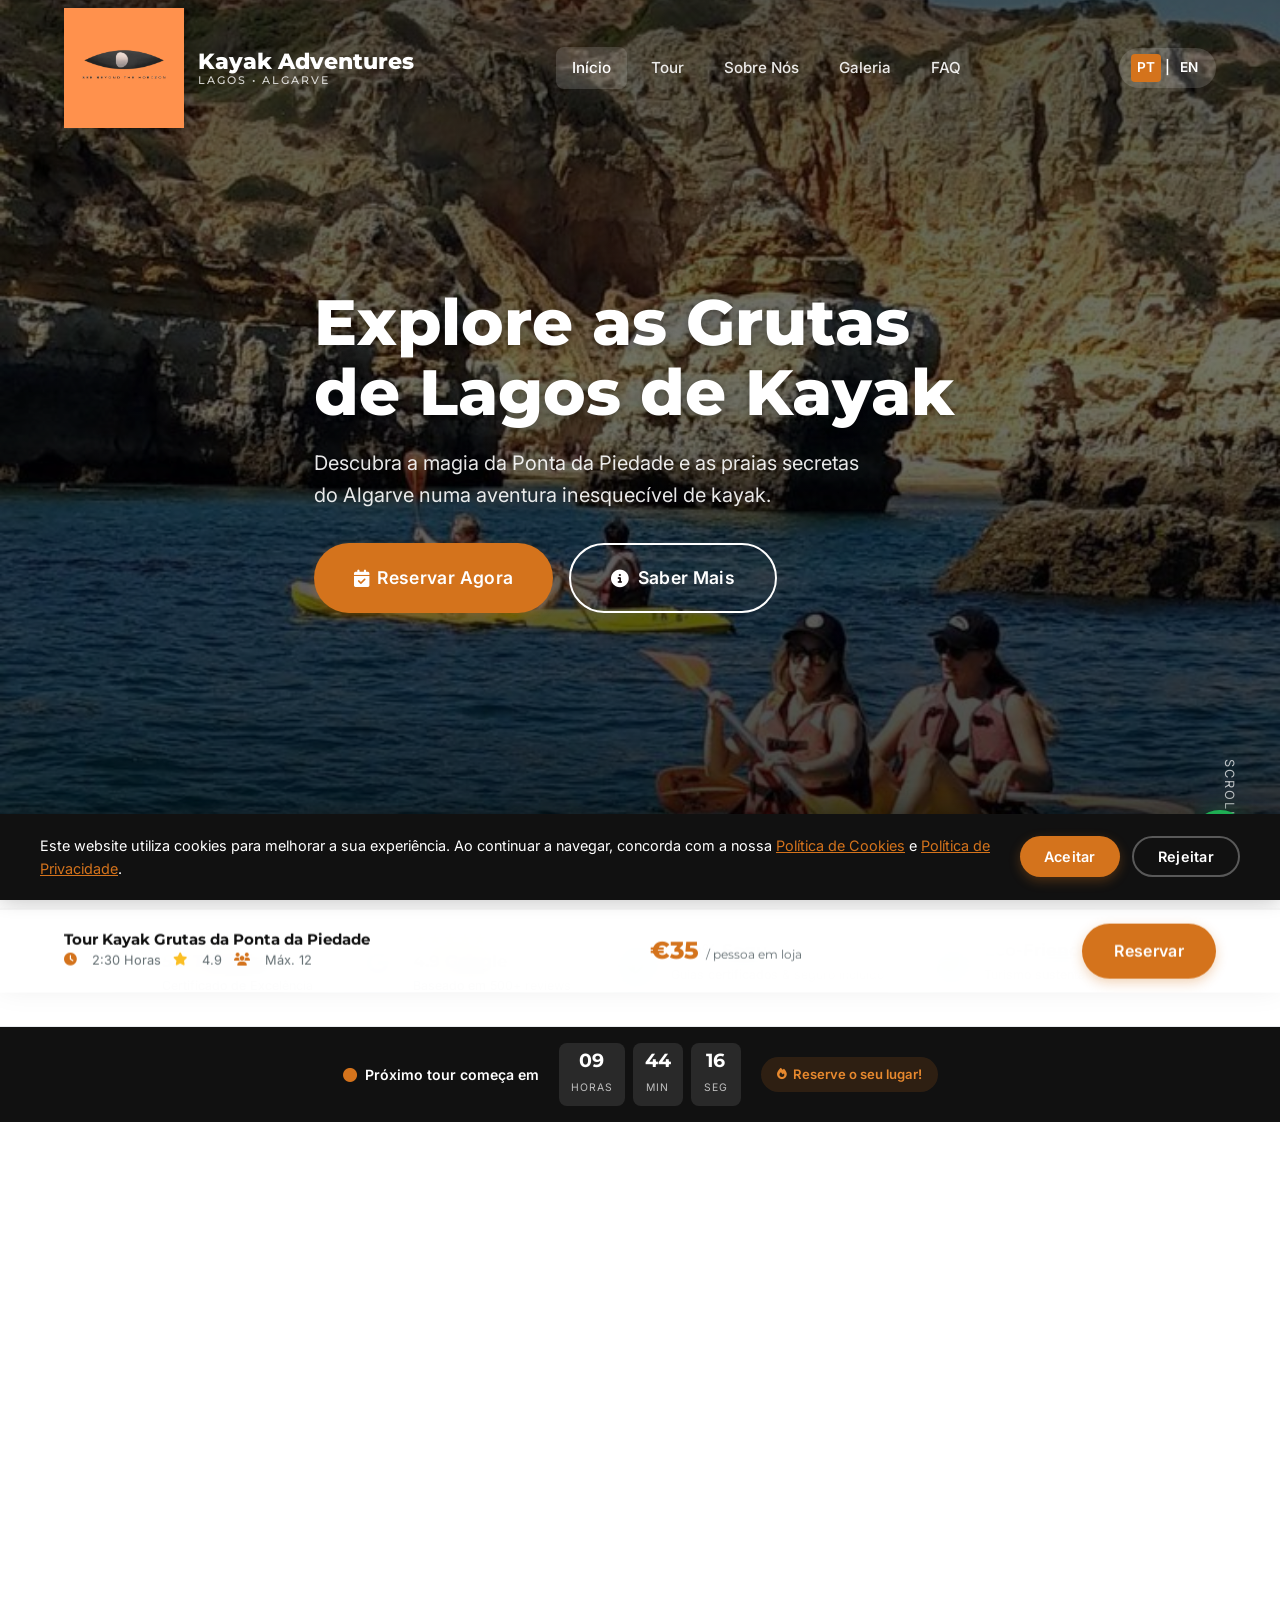
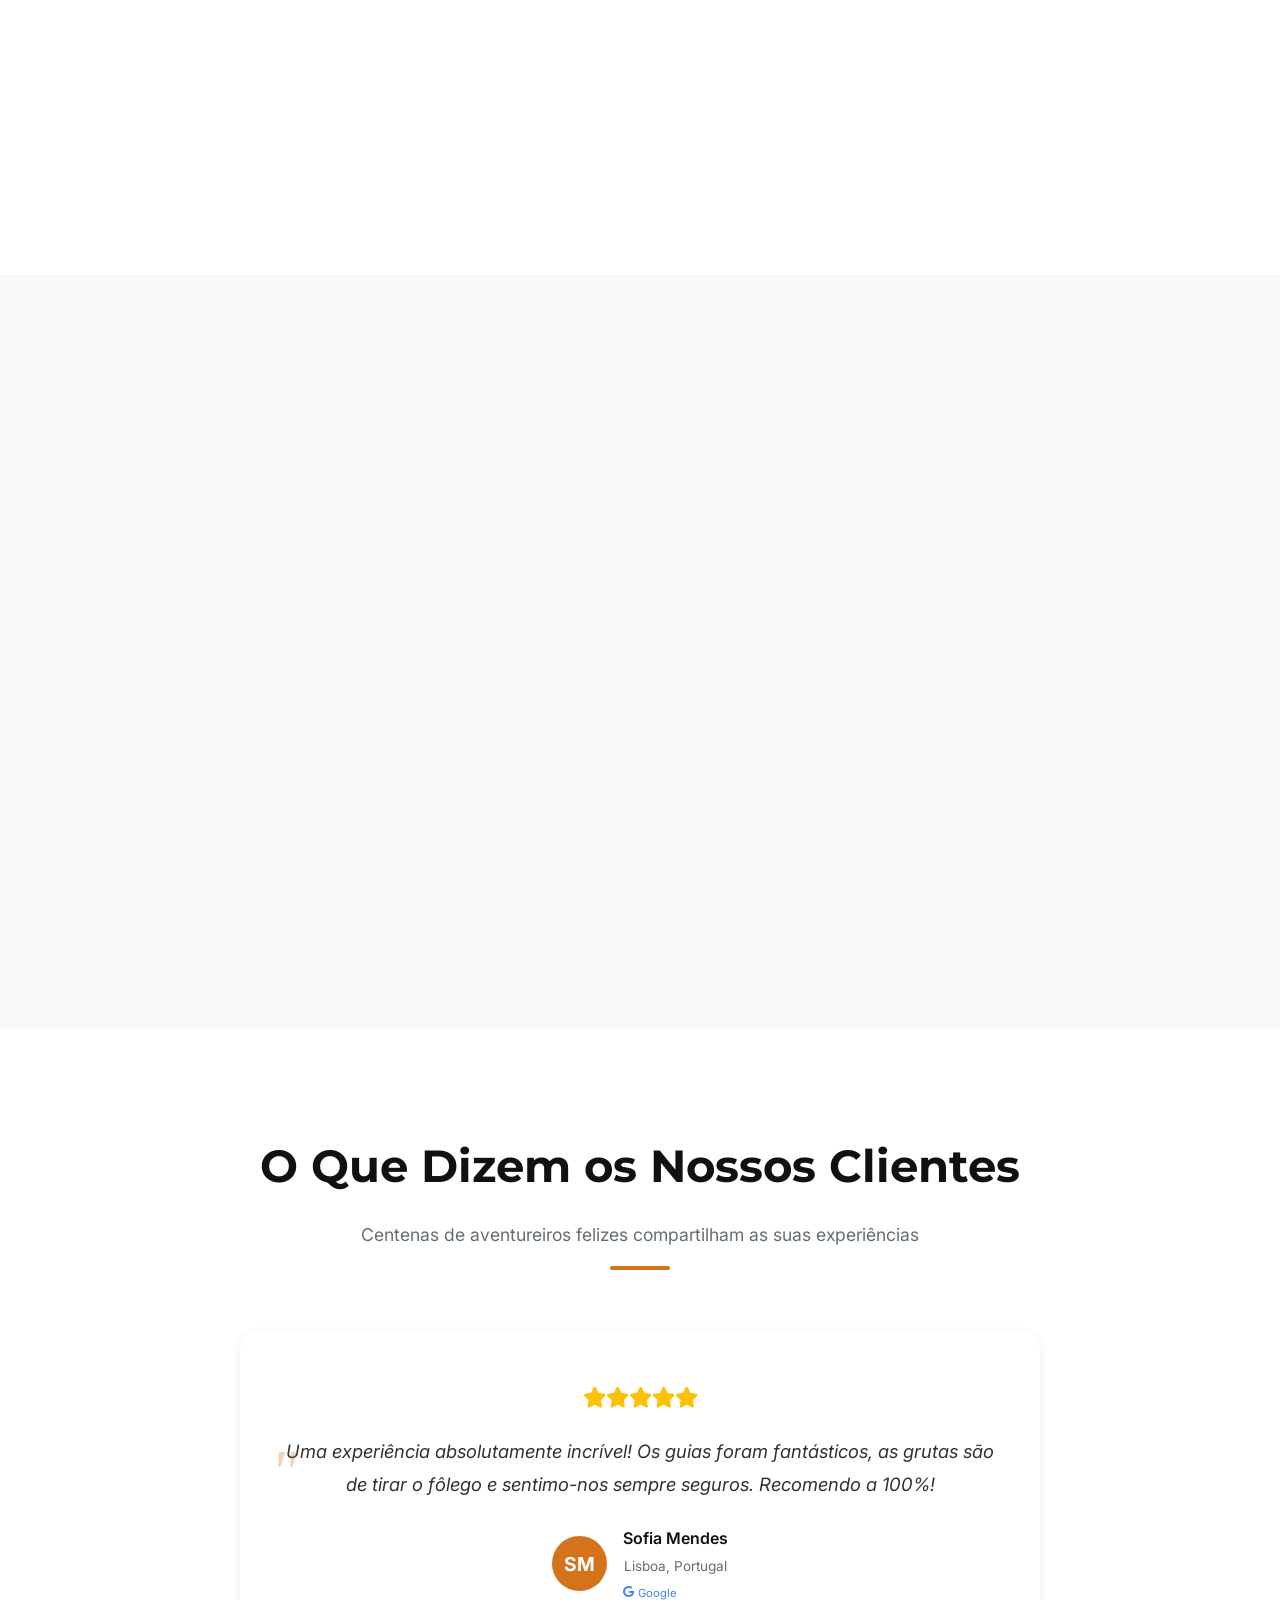
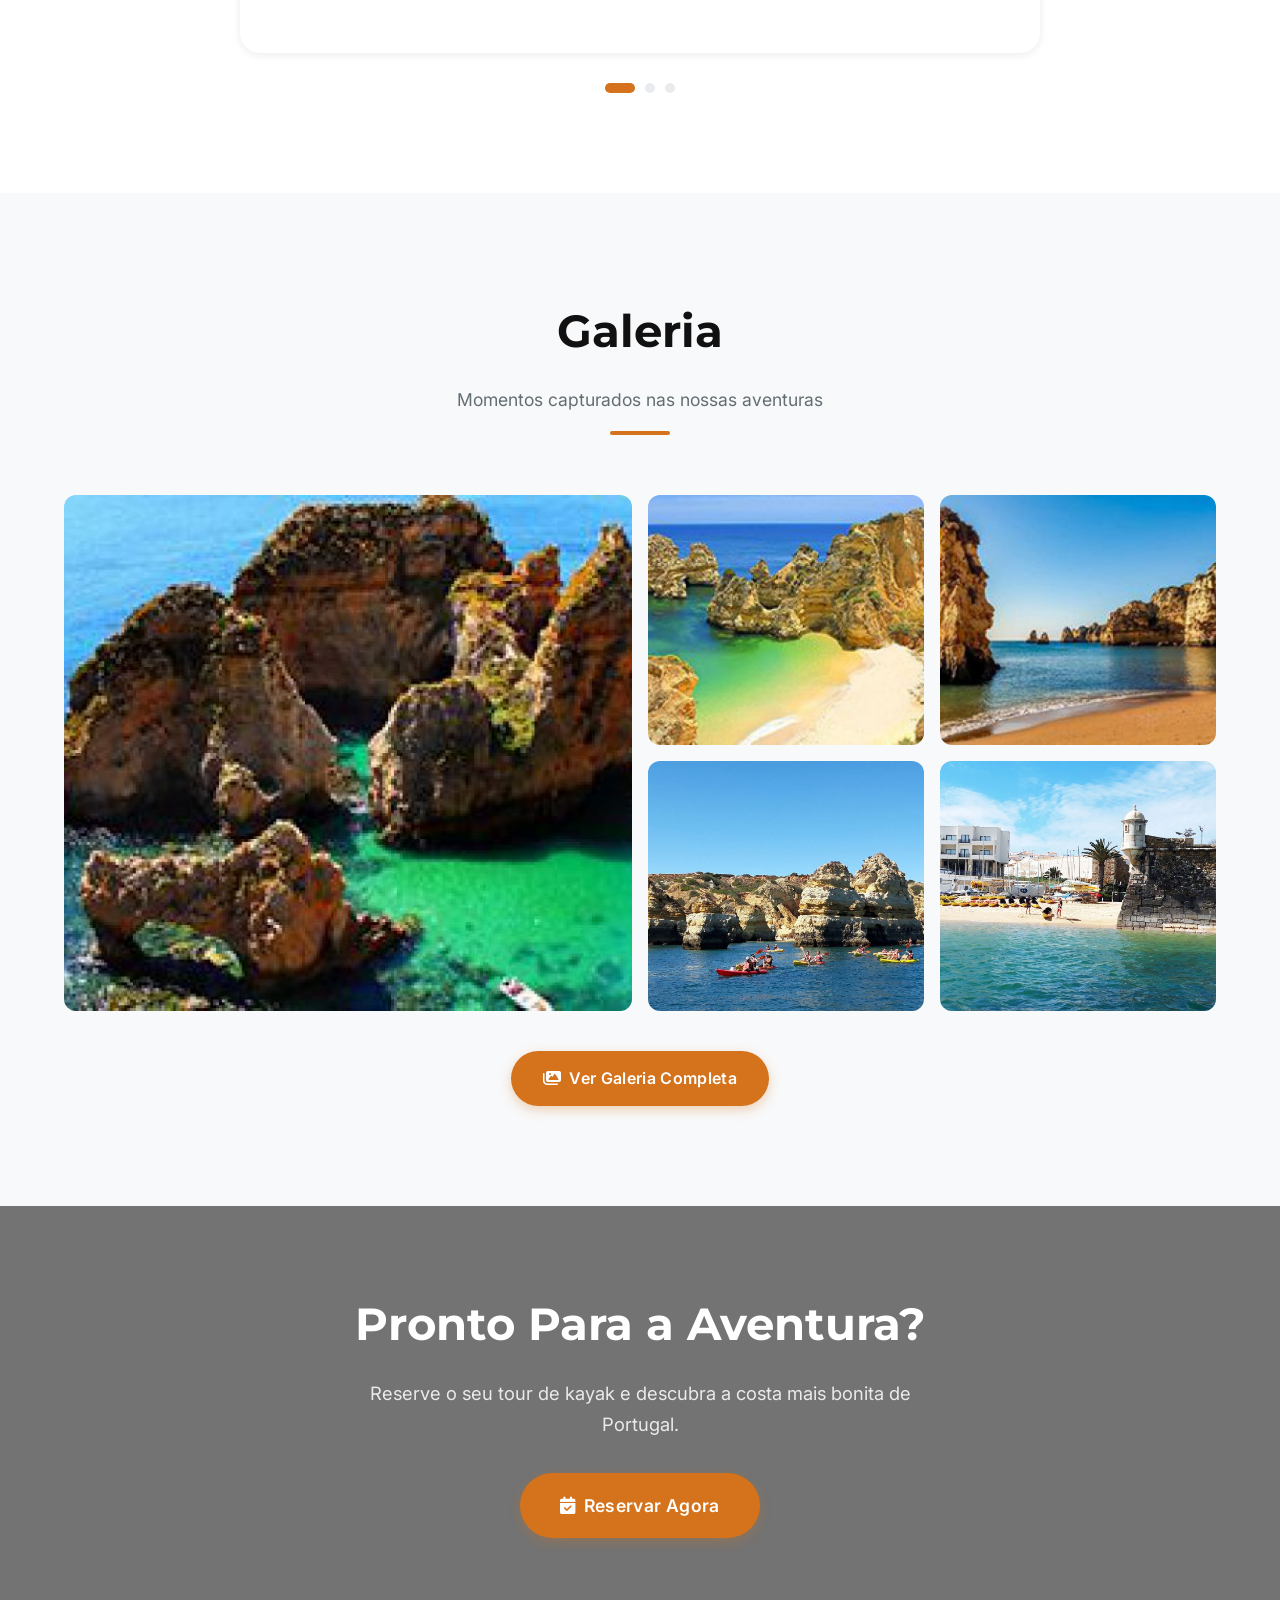
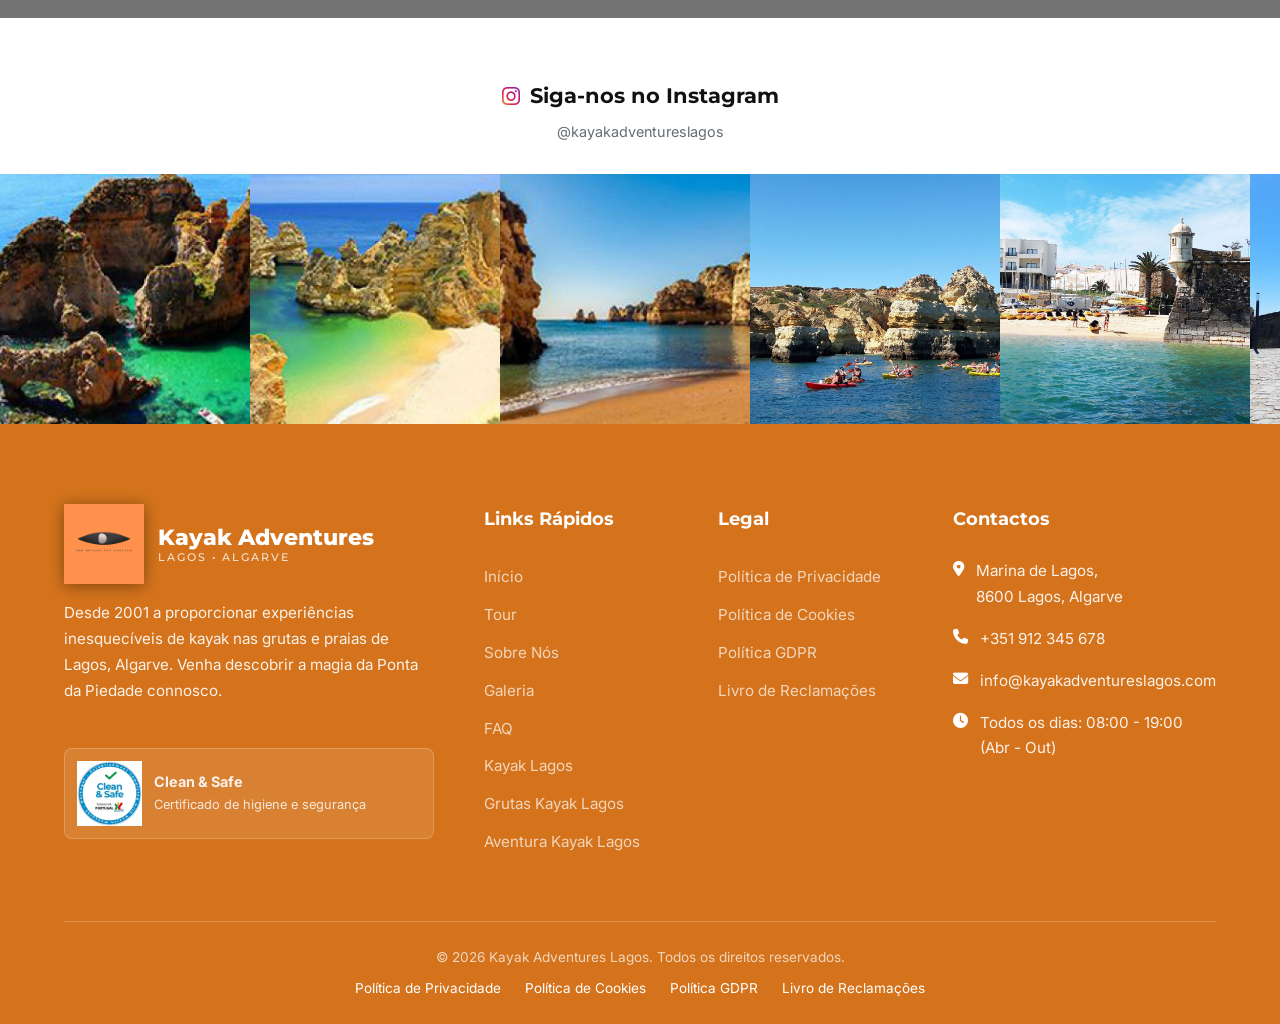
==== commit 47c07014: "Stabilize public media loading" ====
--- a/index.html
+++ b/index.html
@@ -184,7 +184,7 @@
   <link rel="stylesheet" href="https://cdnjs.cloudflare.com/ajax/libs/font-awesome/6.5.1/css/all.min.css">
 
   <!-- Stylesheet -->
-  <link rel="stylesheet" href="css/style.css?v=20260422185923">
+  <link rel="stylesheet" href="css/style.css?v=20260501142000">
 </head>
 <body>
 
@@ -698,8 +698,8 @@
   </div>
 
   <!-- Scripts -->
-  <script src="js/site-data.js?v=20260501090000"></script>
+  <script src="js/site-data.js?v=20260501142000"></script>
   <script src="js/translations.js?v=20260501124500"></script>
-  <script src="js/main.js?v=20260501124500"></script>
+  <script src="js/main.js?v=20260501142000"></script>
 </body>
 </html>
--- a/css/style.css
+++ b/css/style.css
@@ -38,6 +38,7 @@
   scroll-behavior: smooth;
   font-size: 16px;
   -webkit-text-size-adjust: 100%;
+  overflow-x: hidden;
 }
 
 body {
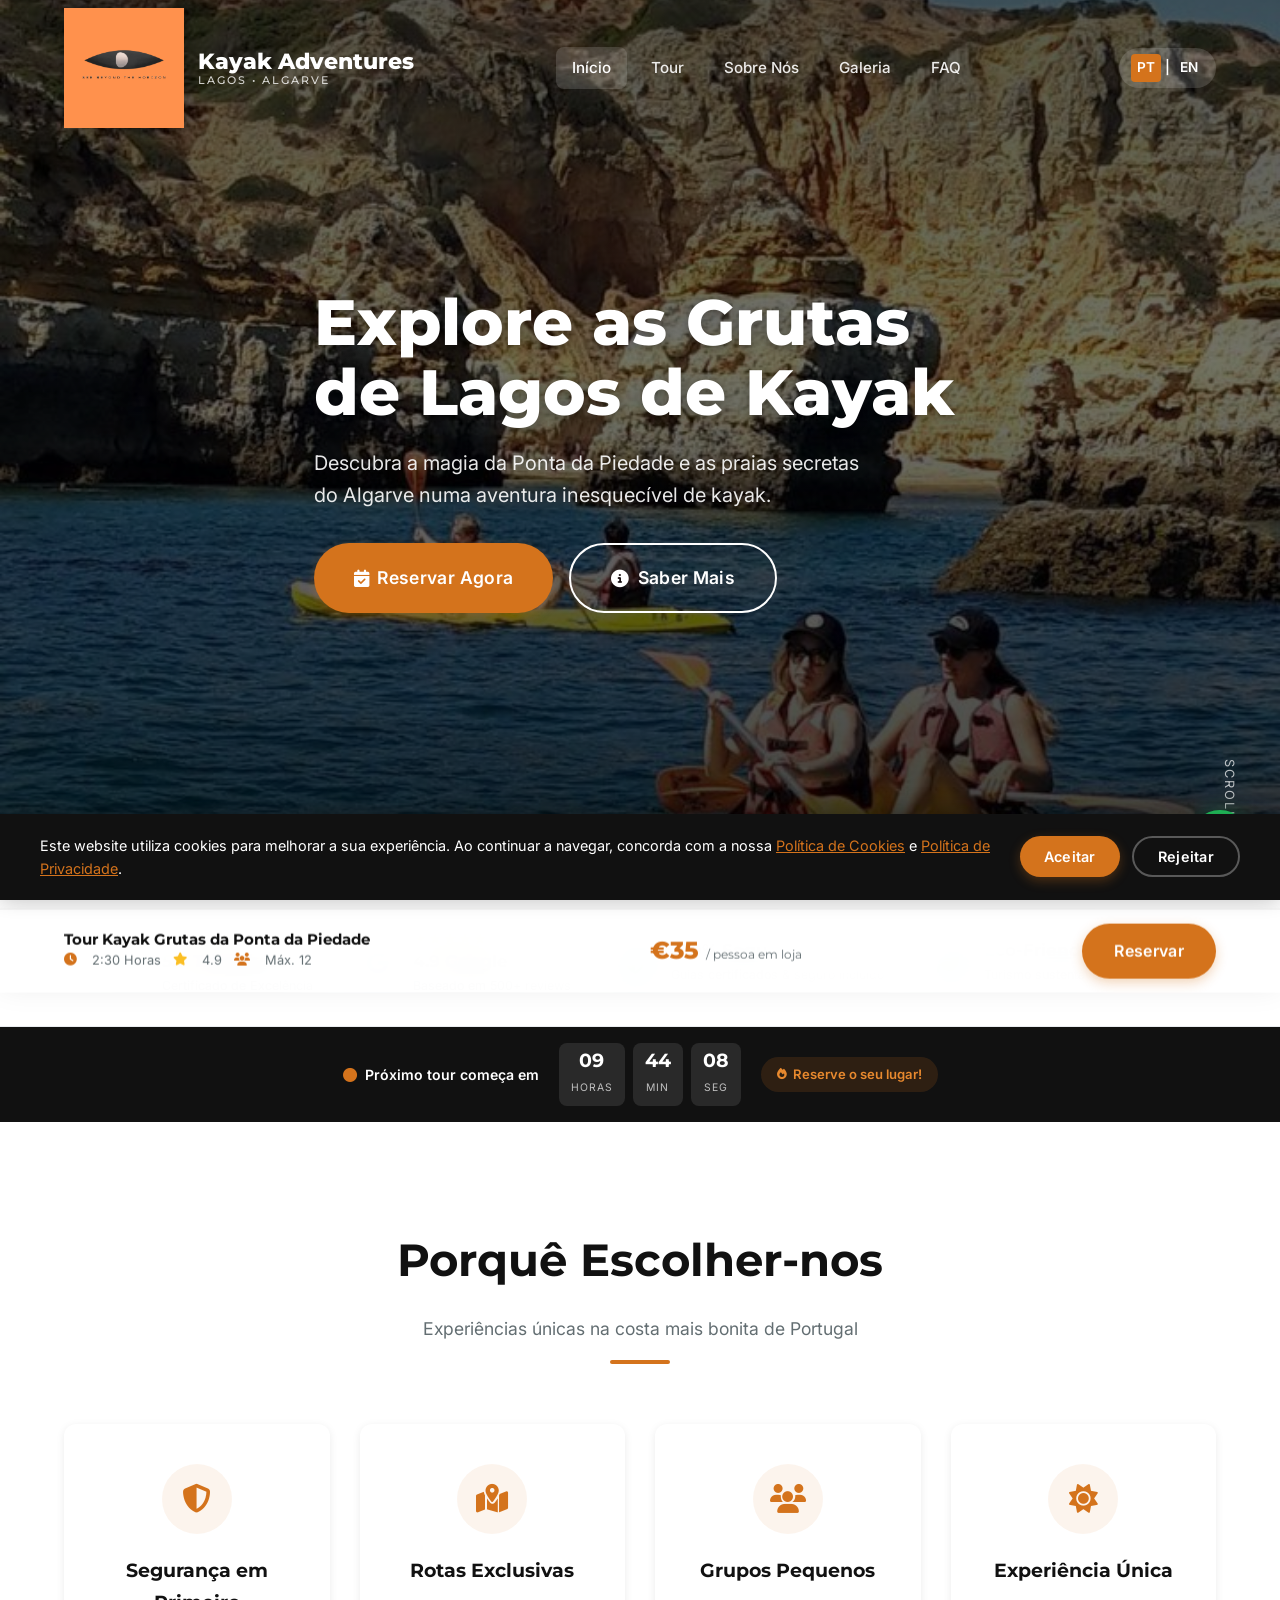
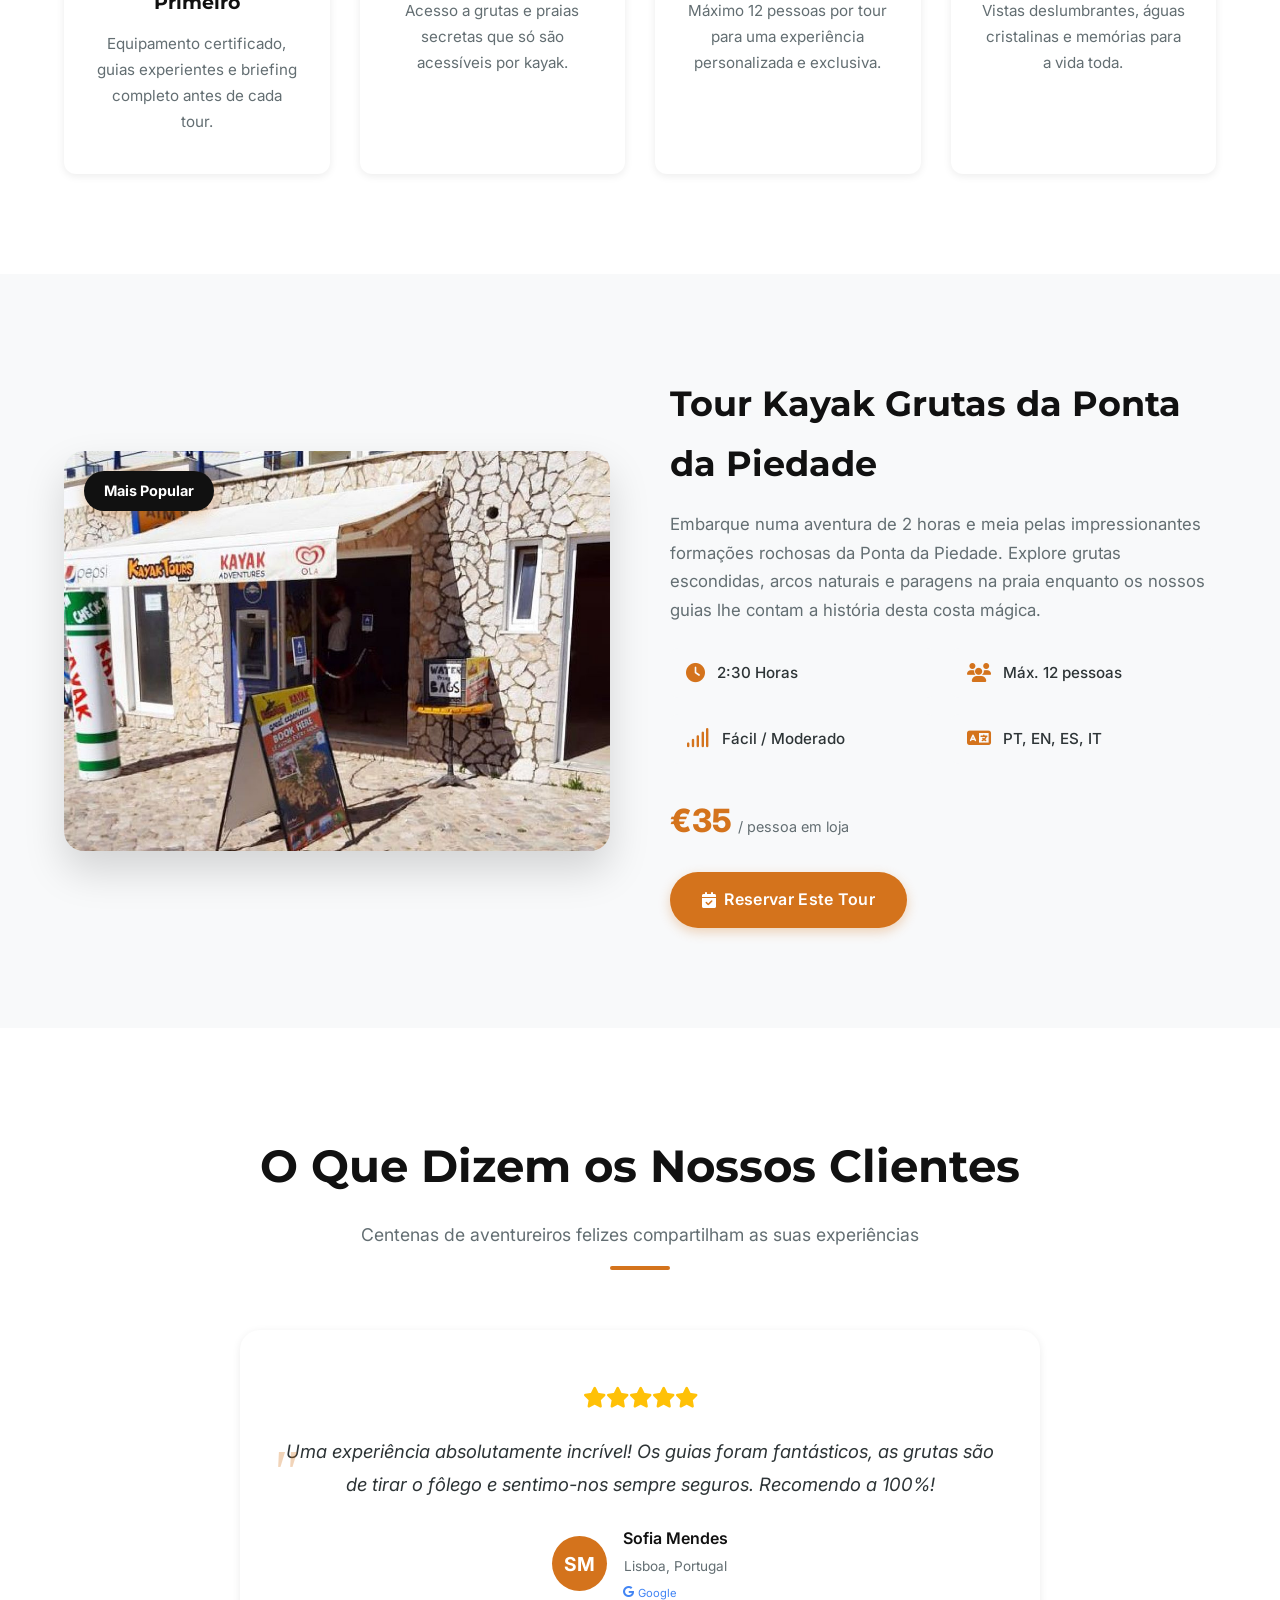
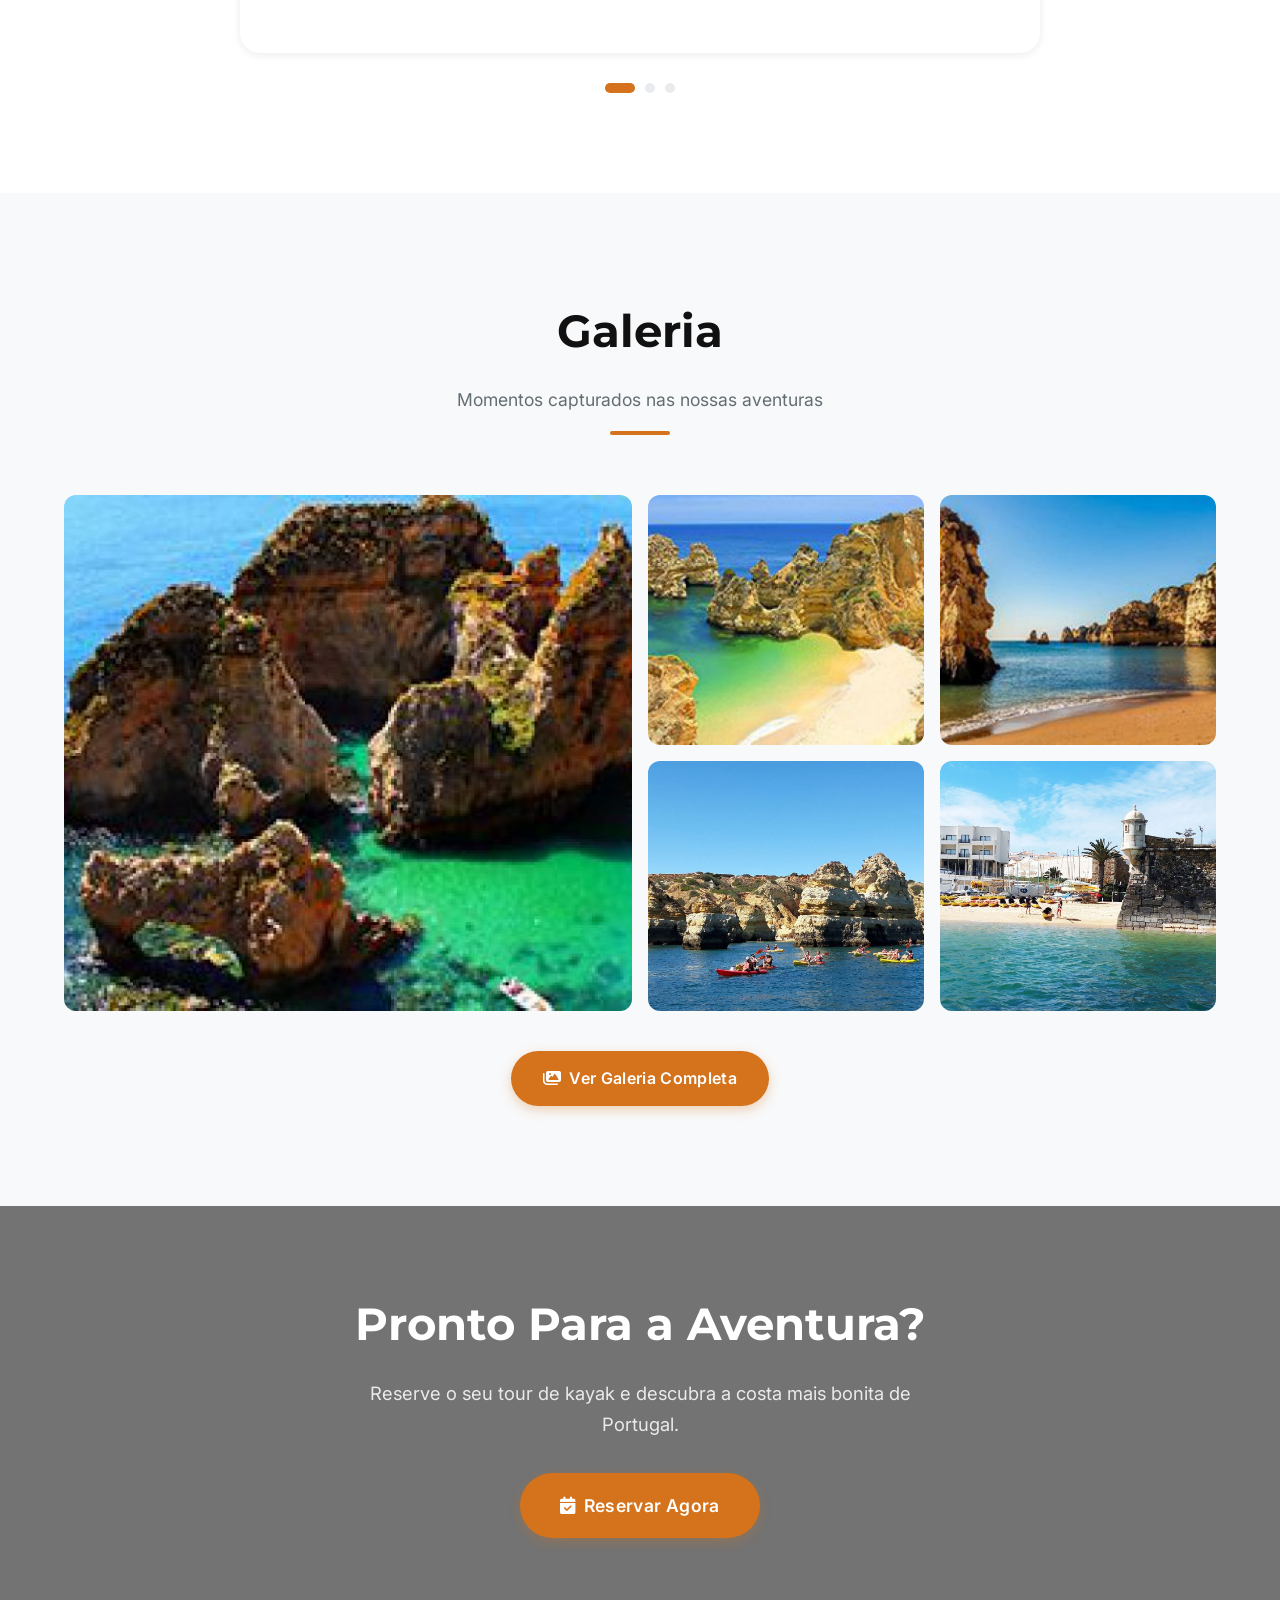
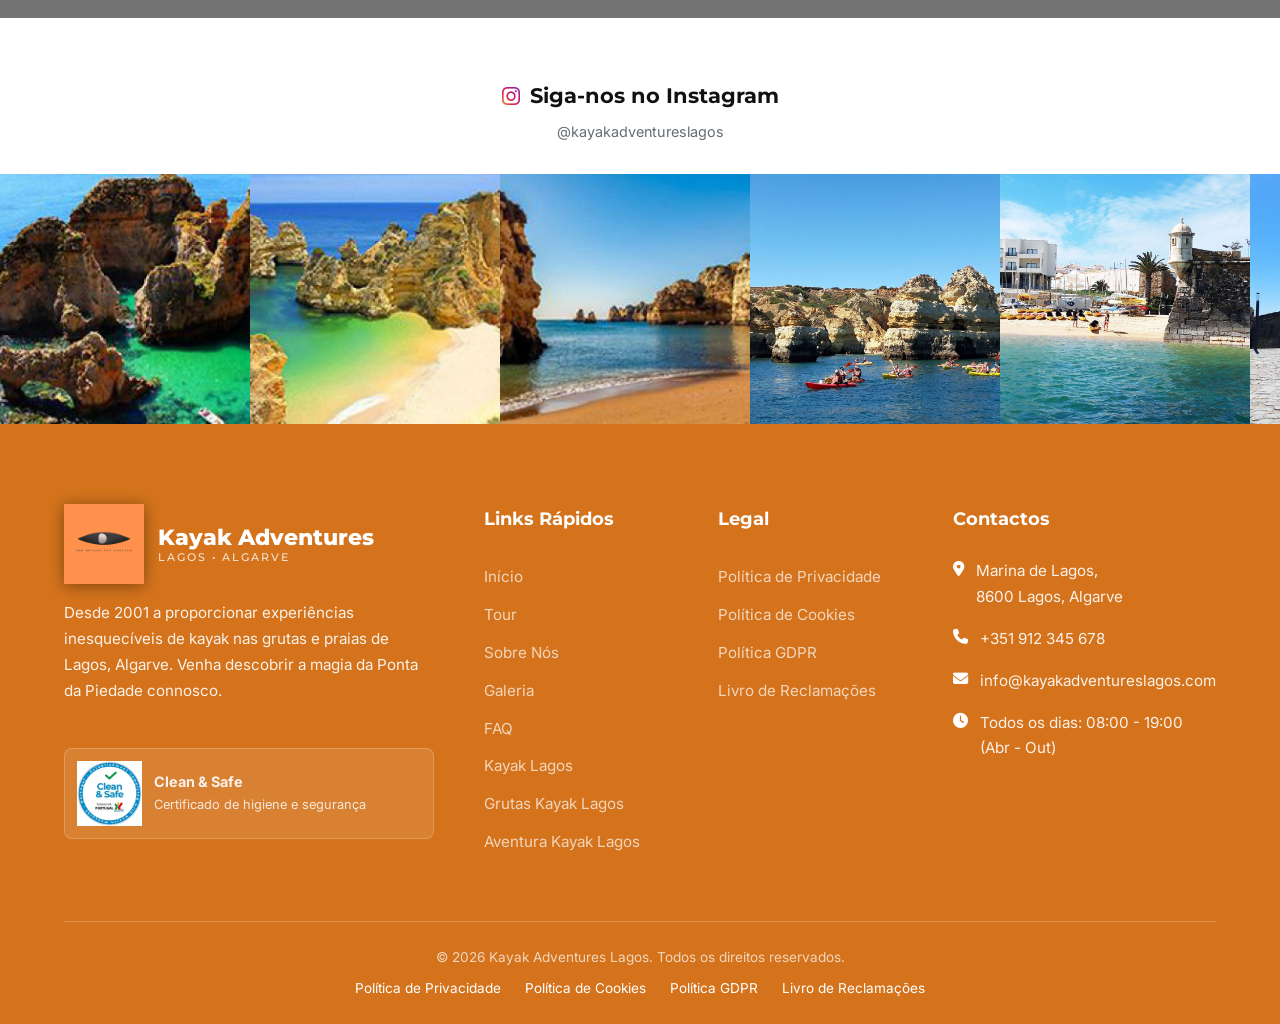
==== commit 1298d5f2: "Remove homepage video highlights" ====
--- a/index.html
+++ b/index.html
@@ -510,14 +510,6 @@
         </div>
       </div>
 
-      <div class="home-gallery-videos" id="homeGalleryVideos" hidden>
-        <div class="home-gallery-videos-header">
-          <h3 data-i18n="home_gallery_videos_title">Vídeos em destaque</h3>
-          <p data-i18n="home_gallery_videos_subtitle">Dois momentos curtos reais dos nossos tours no mar.</p>
-        </div>
-        <div class="home-gallery-video-grid" id="homeGalleryVideoGrid"></div>
-      </div>
-
       <div style="text-align: center; margin-top: 40px;">
         <a href="gallery.html" class="btn btn-primary" data-i18n="gallery_view_all">
           <i class="fas fa-images"></i> Ver Galeria Completa
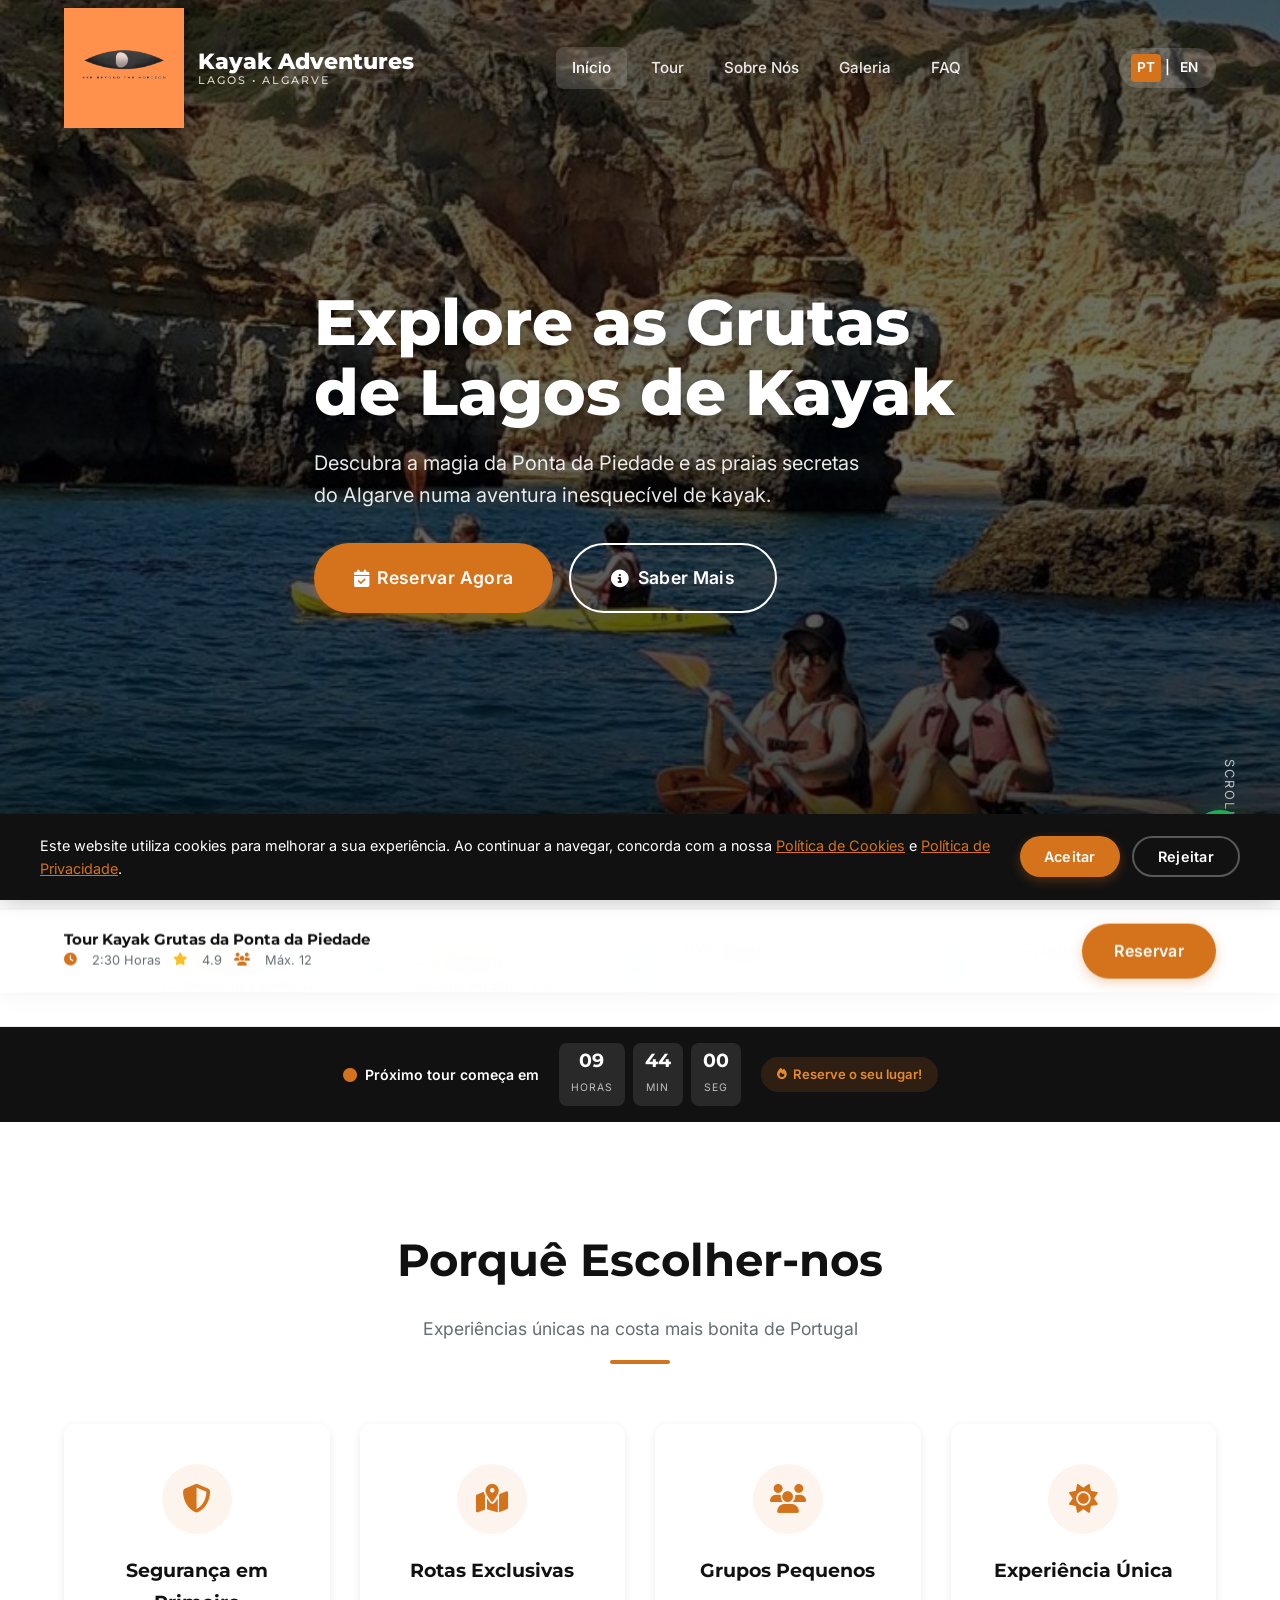
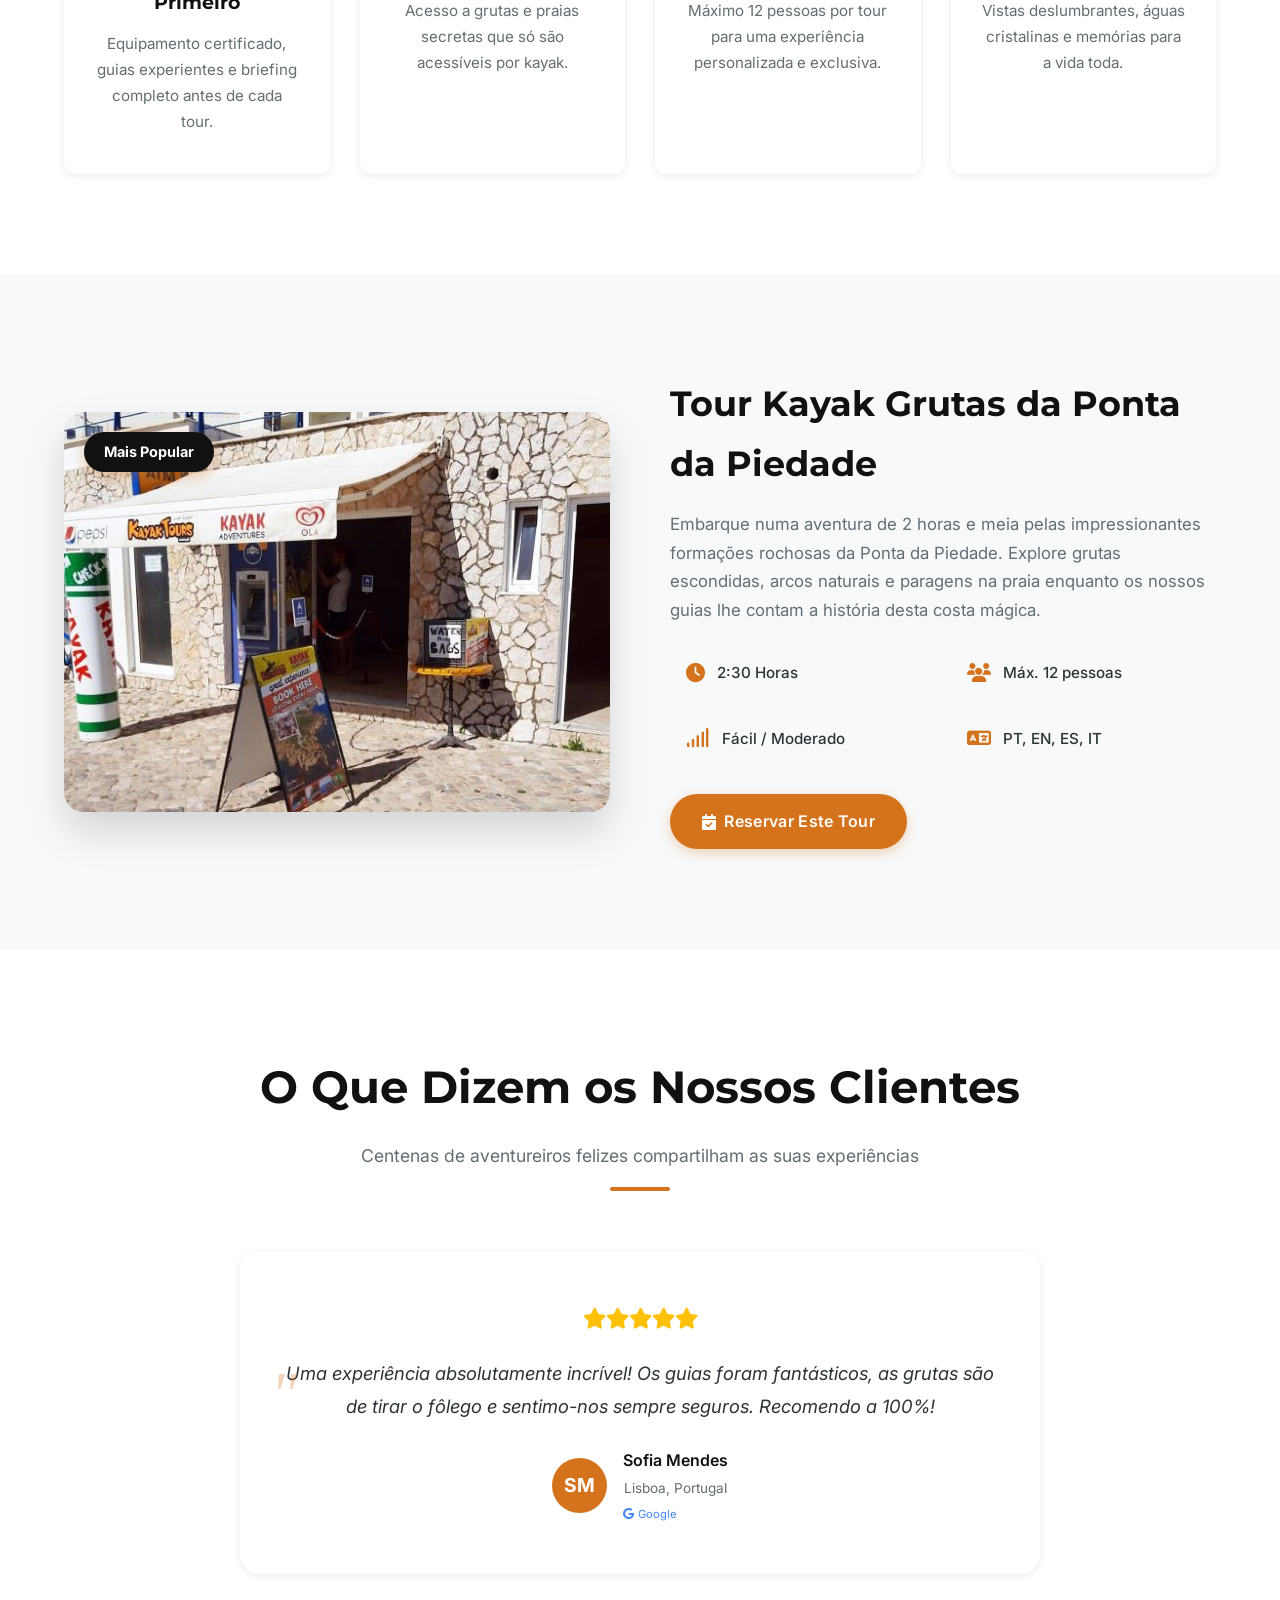
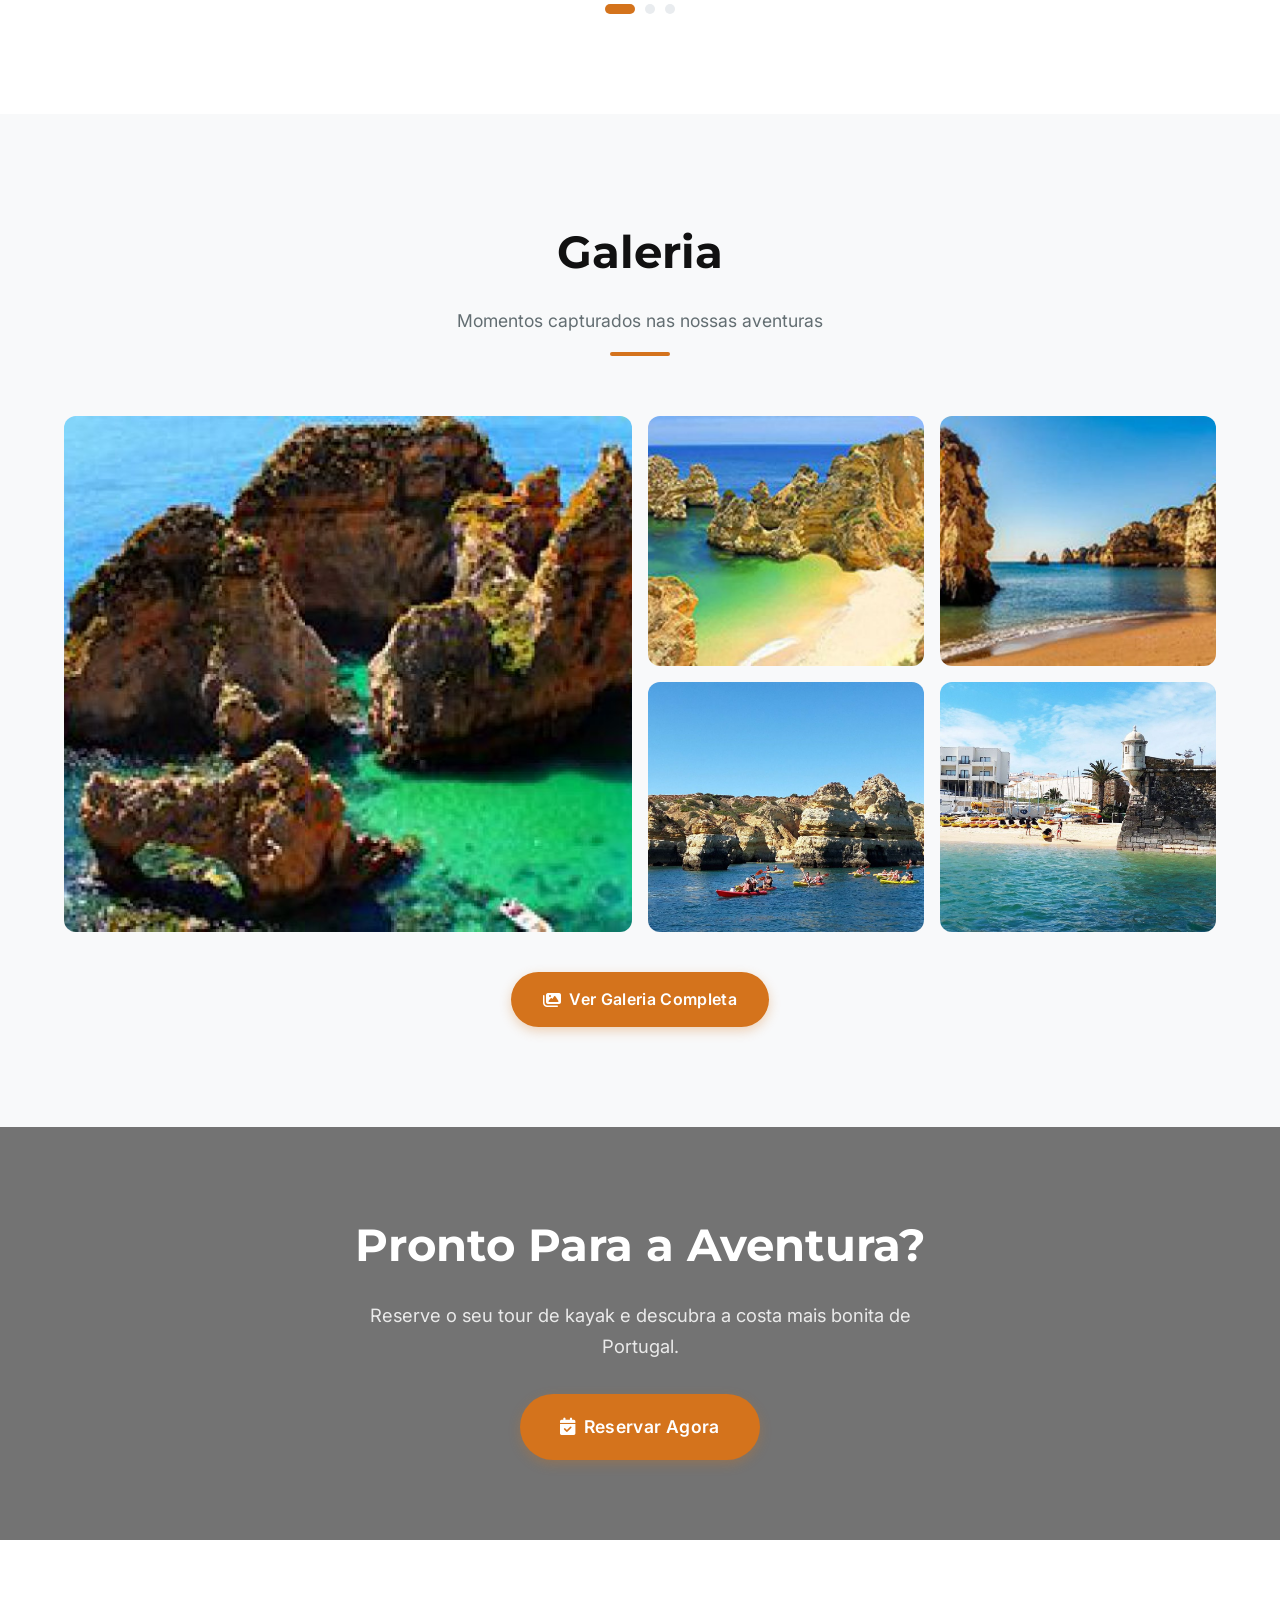
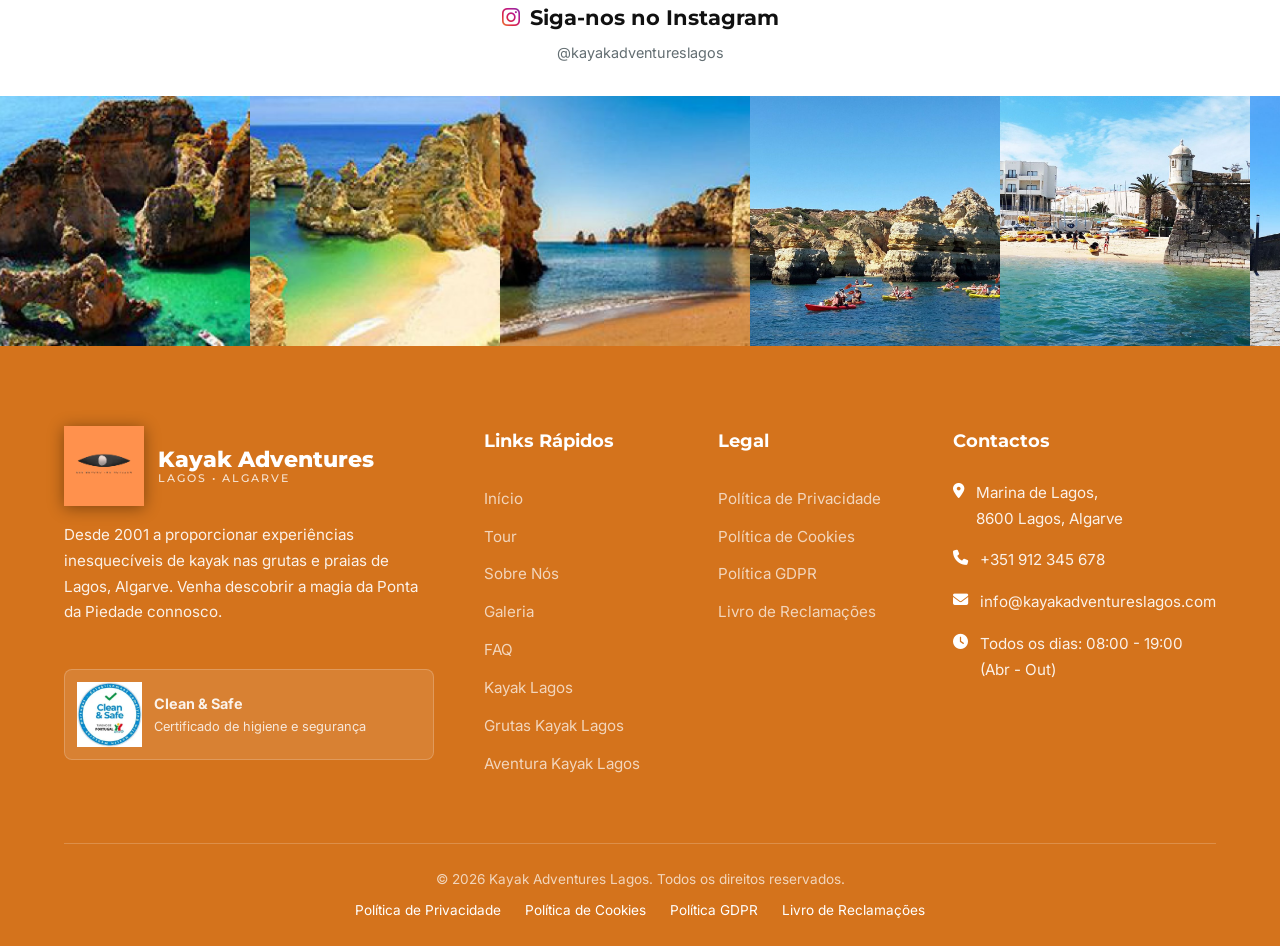
==== commit 8afde307: "Refine FareHarbor booking flow and mobile tour experience" ====
--- a/index.html
+++ b/index.html
@@ -126,14 +126,6 @@
       "@type": "Brand",
       "name": "Kayak Adventures Lagos"
     },
-    "offers": {
-      "@type": "Offer",
-      "url": "https://kayakadventureslagos.com/tour.html",
-      "priceCurrency": "EUR",
-      "price": "35",
-      "availability": "https://schema.org/InStock",
-      "validFrom": "2026-04-01"
-    },
     "aggregateRating": {
       "@type": "AggregateRating",
       "ratingValue": "4.9",
@@ -184,7 +176,7 @@
   <link rel="stylesheet" href="https://cdnjs.cloudflare.com/ajax/libs/font-awesome/6.5.1/css/all.min.css">
 
   <!-- Stylesheet -->
-  <link rel="stylesheet" href="css/style.css?v=20260501142000">
+  <link rel="stylesheet" href="css/style.css?v=20260502110500">
 </head>
 <body>
 
@@ -391,10 +383,6 @@
               <i class="fas fa-language"></i>
               <span data-i18n="tour_languages">PT, EN, ES, IT</span>
             </div>
-          </div>
-
-          <div class="tour-price">
-            €35 <small data-i18n="tour_price_per">/ pessoa em loja</small>
           </div>
 
           <a href="tour.html#booking" class="btn btn-secondary" data-i18n="tour_book_btn">
@@ -674,7 +662,6 @@
           </div>
         </div>
       </div>
-      <div class="sticky-cta-price">€35 <small data-i18n="tour_price_per">/ pessoa em loja</small></div>
       <a href="tour.html#booking" class="btn btn-secondary" data-i18n="nav_book"><i class="fas fa-calendar-check"></i> Reservar</a>
     </div>
   </div>
@@ -690,8 +677,8 @@
   </div>
 
   <!-- Scripts -->
-  <script src="js/site-data.js?v=20260501142000"></script>
-  <script src="js/translations.js?v=20260501124500"></script>
-  <script src="js/main.js?v=20260501142000"></script>
+  <script src="js/site-data.js?v=20260502102000"></script>
+  <script src="js/translations.js?v=20260502115000"></script>
+  <script src="js/main.js?v=20260502114500"></script>
 </body>
 </html>
--- a/css/style.css
+++ b/css/style.css
@@ -1667,6 +1667,164 @@
   color: var(--primary-dark);
 }
 
+.fareharbor-booking-shell {
+  display: grid;
+  gap: 14px;
+}
+
+.fareharbor-inline-frame {
+  width: 100%;
+  min-height: 640px;
+  border: 0;
+  border-radius: var(--radius-sm);
+  background: #fff;
+  box-shadow: 0 18px 40px rgba(17, 17, 17, 0.08);
+}
+
+.fareharbor-inline-note {
+  margin: 0;
+  font-size: 0.85rem;
+  color: var(--text-light);
+  text-align: left;
+}
+
+.fareharbor-inline-link {
+  width: 100%;
+  justify-content: center;
+}
+
+.fareharbor-mobile-card {
+  display: none;
+  width: 100%;
+  min-width: 0;
+}
+
+.fareharbor-mobile-icon {
+  width: 48px;
+  height: 48px;
+  display: inline-flex;
+  align-items: center;
+  justify-content: center;
+  border-radius: 50%;
+  background: rgba(212, 115, 28, 0.12);
+  color: var(--primary);
+  font-size: 1.2rem;
+}
+
+.fareharbor-mobile-card h3 {
+  margin: 0 0 6px;
+  color: var(--dark);
+  font-family: var(--font-heading);
+  font-size: 1.15rem;
+  line-height: 1.25;
+}
+
+.fareharbor-mobile-card p {
+  margin: 0;
+  color: var(--text-light);
+  font-size: 0.95rem;
+}
+
+.fareharbor-mobile-card .btn {
+  width: 100%;
+  min-width: 0;
+  justify-content: center;
+  padding: 16px 18px;
+  text-align: center;
+  white-space: normal;
+  line-height: 1.25;
+}
+
+.fareharbor-mobile-card .btn i {
+  flex: 0 0 auto;
+}
+
+.tour-sidebar-booking-actions {
+  display: grid;
+  gap: 12px;
+}
+
+.booking-section {
+  padding-top: 0;
+  scroll-margin-top: 120px;
+}
+
+.booking-panel {
+  overflow: hidden;
+  padding: 30px;
+  background: #fff;
+  border: 1px solid rgba(17, 17, 17, 0.08);
+  border-radius: var(--radius-lg);
+  box-shadow: var(--shadow-lg);
+}
+
+.booking-panel-header {
+  display: grid;
+  grid-template-columns: minmax(0, 1fr) auto;
+  gap: 28px;
+  align-items: end;
+  margin-bottom: 24px;
+}
+
+.booking-eyebrow {
+  display: block;
+  margin-bottom: 8px;
+  color: var(--primary);
+  font-size: 0.78rem;
+  font-weight: 800;
+  letter-spacing: 0.08em;
+  text-transform: uppercase;
+}
+
+.booking-panel h2 {
+  margin: 0 0 8px;
+  color: var(--dark);
+  font-family: var(--font-heading);
+  font-size: 2rem;
+  line-height: 1.2;
+}
+
+.booking-panel p {
+  max-width: 680px;
+  margin: 0;
+  color: var(--text-light);
+}
+
+.booking-panel-meta {
+  display: grid;
+  gap: 10px;
+  min-width: 270px;
+}
+
+.booking-panel-meta-item {
+  display: flex;
+  align-items: center;
+  gap: 10px;
+  color: var(--text);
+  font-weight: 600;
+}
+
+.booking-panel-meta-item i {
+  width: 18px;
+  flex: 0 0 18px;
+  color: var(--primary);
+  text-align: center;
+}
+
+.booking-section .fareharbor-booking-shell {
+  gap: 16px;
+}
+
+.booking-section .fareharbor-inline-frame {
+  min-height: 760px;
+  border: 1px solid rgba(17, 17, 17, 0.08);
+  box-shadow: none;
+}
+
+.booking-section .fareharbor-inline-note {
+  text-align: center;
+}
+
 .tour-content-section h2 {
   font-family: var(--font-heading);
   font-size: 1.8rem;
@@ -1990,6 +2148,15 @@
     background: var(--bg-dark) !important;
     backdrop-filter: none !important;
     box-shadow: none !important;
+  }
+
+  .header.menu-open .logo-text {
+    color: #fff;
+  }
+
+  .header.menu-open .lang-switcher {
+    background: rgba(255, 255, 255, 0.12);
+    color: #fff;
   }
 
   .nav.mobile-active {
@@ -2015,15 +2182,25 @@
     transition: var(--transition);
   }
 
-  .nav.mobile-active a:hover {
+  .header.menu-open .nav.mobile-active a,
+  .header.scrolled.menu-open .nav.mobile-active a {
+    color: rgba(255, 255, 255, 0.82);
+    background: transparent;
+  }
+
+  .nav.mobile-active a:hover,
+  .header.menu-open .nav.mobile-active a:hover,
+  .header.scrolled.menu-open .nav.mobile-active a:hover {
     color: #fff;
     background: rgba(255, 255, 255, 0.08);
   }
 
-  .nav.mobile-active a.active {
-    color: var(--primary);
-    background: rgba(212, 115, 28, 0.12);
-    border: 1px solid rgba(212, 115, 28, 0.25);
+  .nav.mobile-active a.active,
+  .header.menu-open .nav.mobile-active a.active,
+  .header.scrolled.menu-open .nav.mobile-active a.active {
+    color: #fff;
+    background: rgba(212, 115, 28, 0.32);
+    border: 1px solid rgba(212, 115, 28, 0.5);
     font-weight: 600;
   }
 
@@ -2155,6 +2332,28 @@
     padding: 28px;
   }
 
+  .booking-section {
+    padding-top: 40px;
+  }
+
+  .booking-panel {
+    padding: 24px;
+  }
+
+  .booking-panel-header {
+    grid-template-columns: 1fr;
+    gap: 18px;
+    margin-bottom: 18px;
+  }
+
+  .booking-panel-meta {
+    min-width: 0;
+  }
+
+  .booking-section .fareharbor-inline-frame {
+    min-height: 680px;
+  }
+
   .tour-content-section {
     margin-top: 30px !important;
   }
@@ -2310,6 +2509,38 @@
   .tour-sidebar-detail {
     padding: 10px 0;
     font-size: 0.88rem;
+  }
+
+  .fareharbor-inline-frame {
+    min-height: 560px;
+  }
+
+  .booking-panel {
+    padding: 20px;
+  }
+
+  .booking-panel h2 {
+    font-size: 1.45rem;
+  }
+
+  .booking-section .fareharbor-inline-frame {
+    min-height: 620px;
+  }
+
+  .booking-section .fareharbor-inline-frame,
+  .booking-section .fareharbor-inline-note,
+  .booking-section .fareharbor-inline-link {
+    display: none;
+  }
+
+  .fareharbor-mobile-card {
+    display: grid;
+    gap: 16px;
+    padding: 20px;
+    background: rgba(212, 115, 28, 0.06);
+    border: 1px solid rgba(212, 115, 28, 0.18);
+    border-radius: var(--radius);
+    text-align: left;
   }
 
   .tour-content-section {
